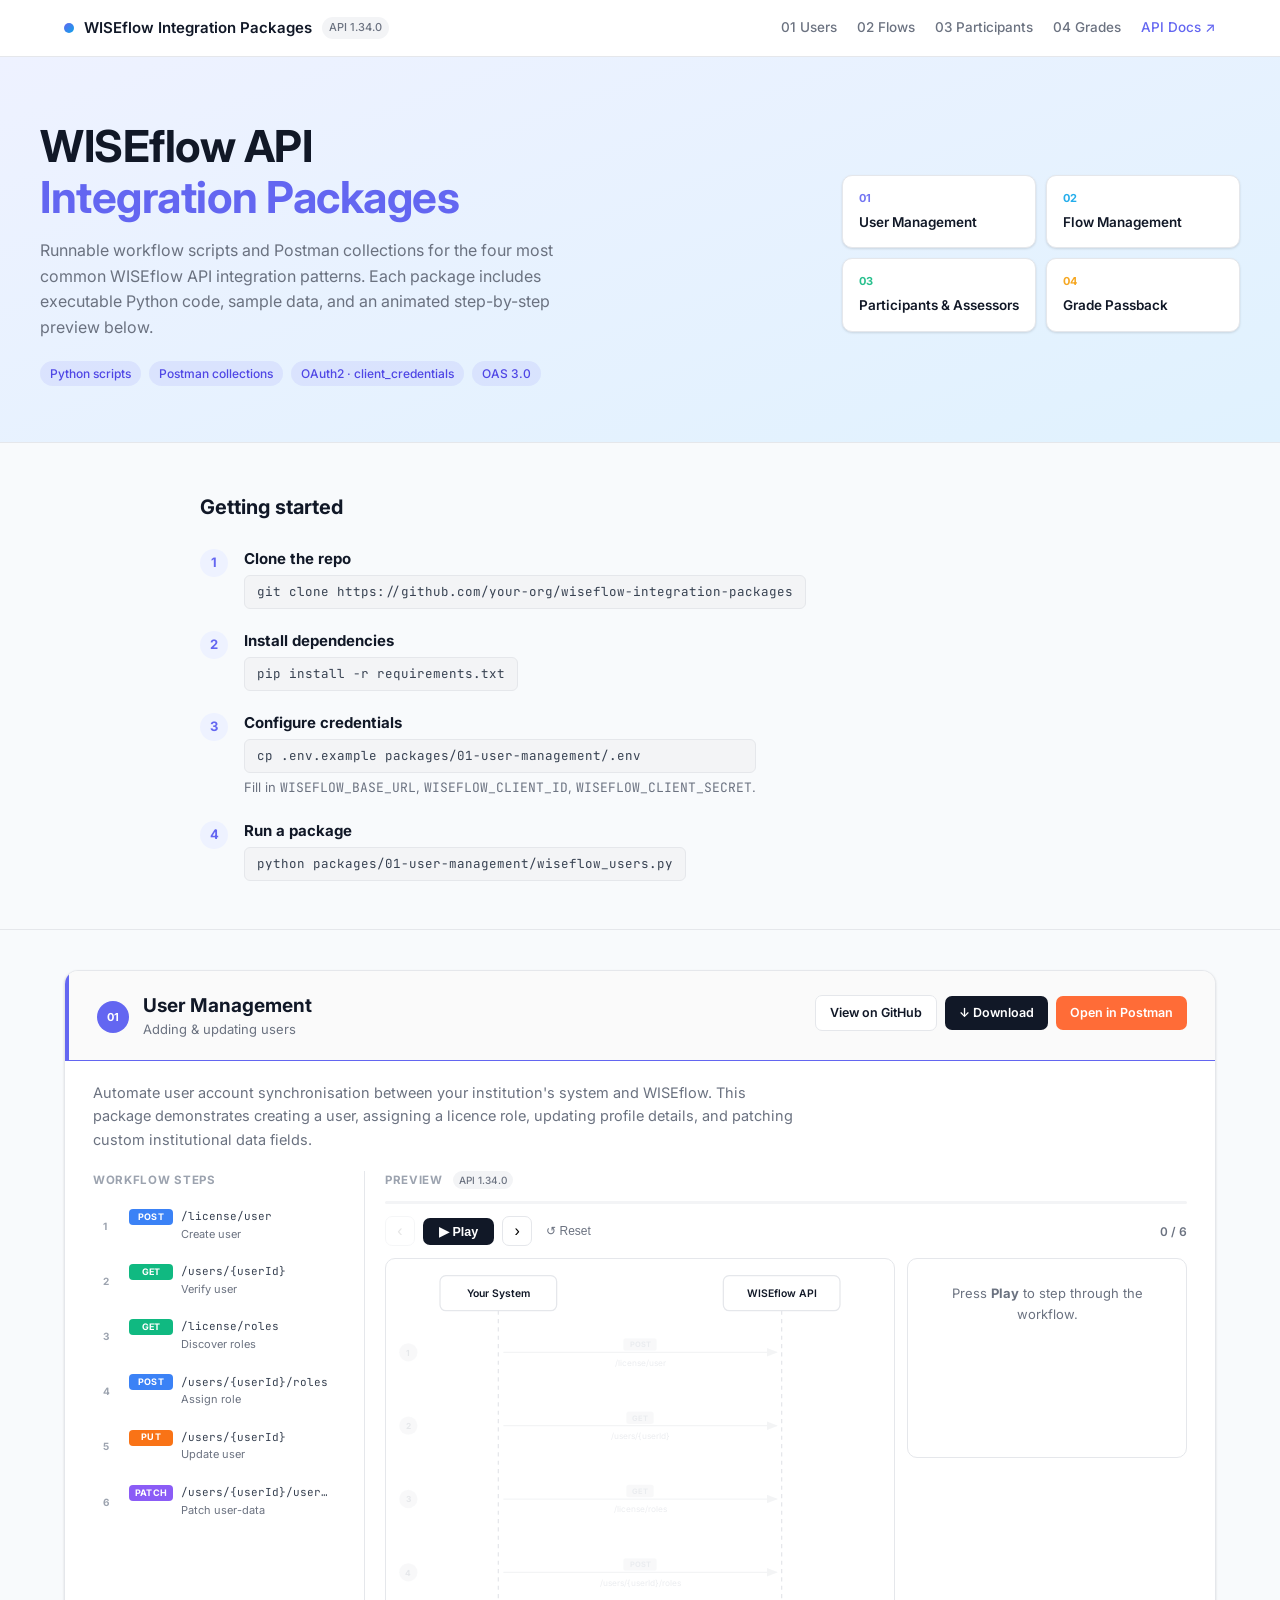
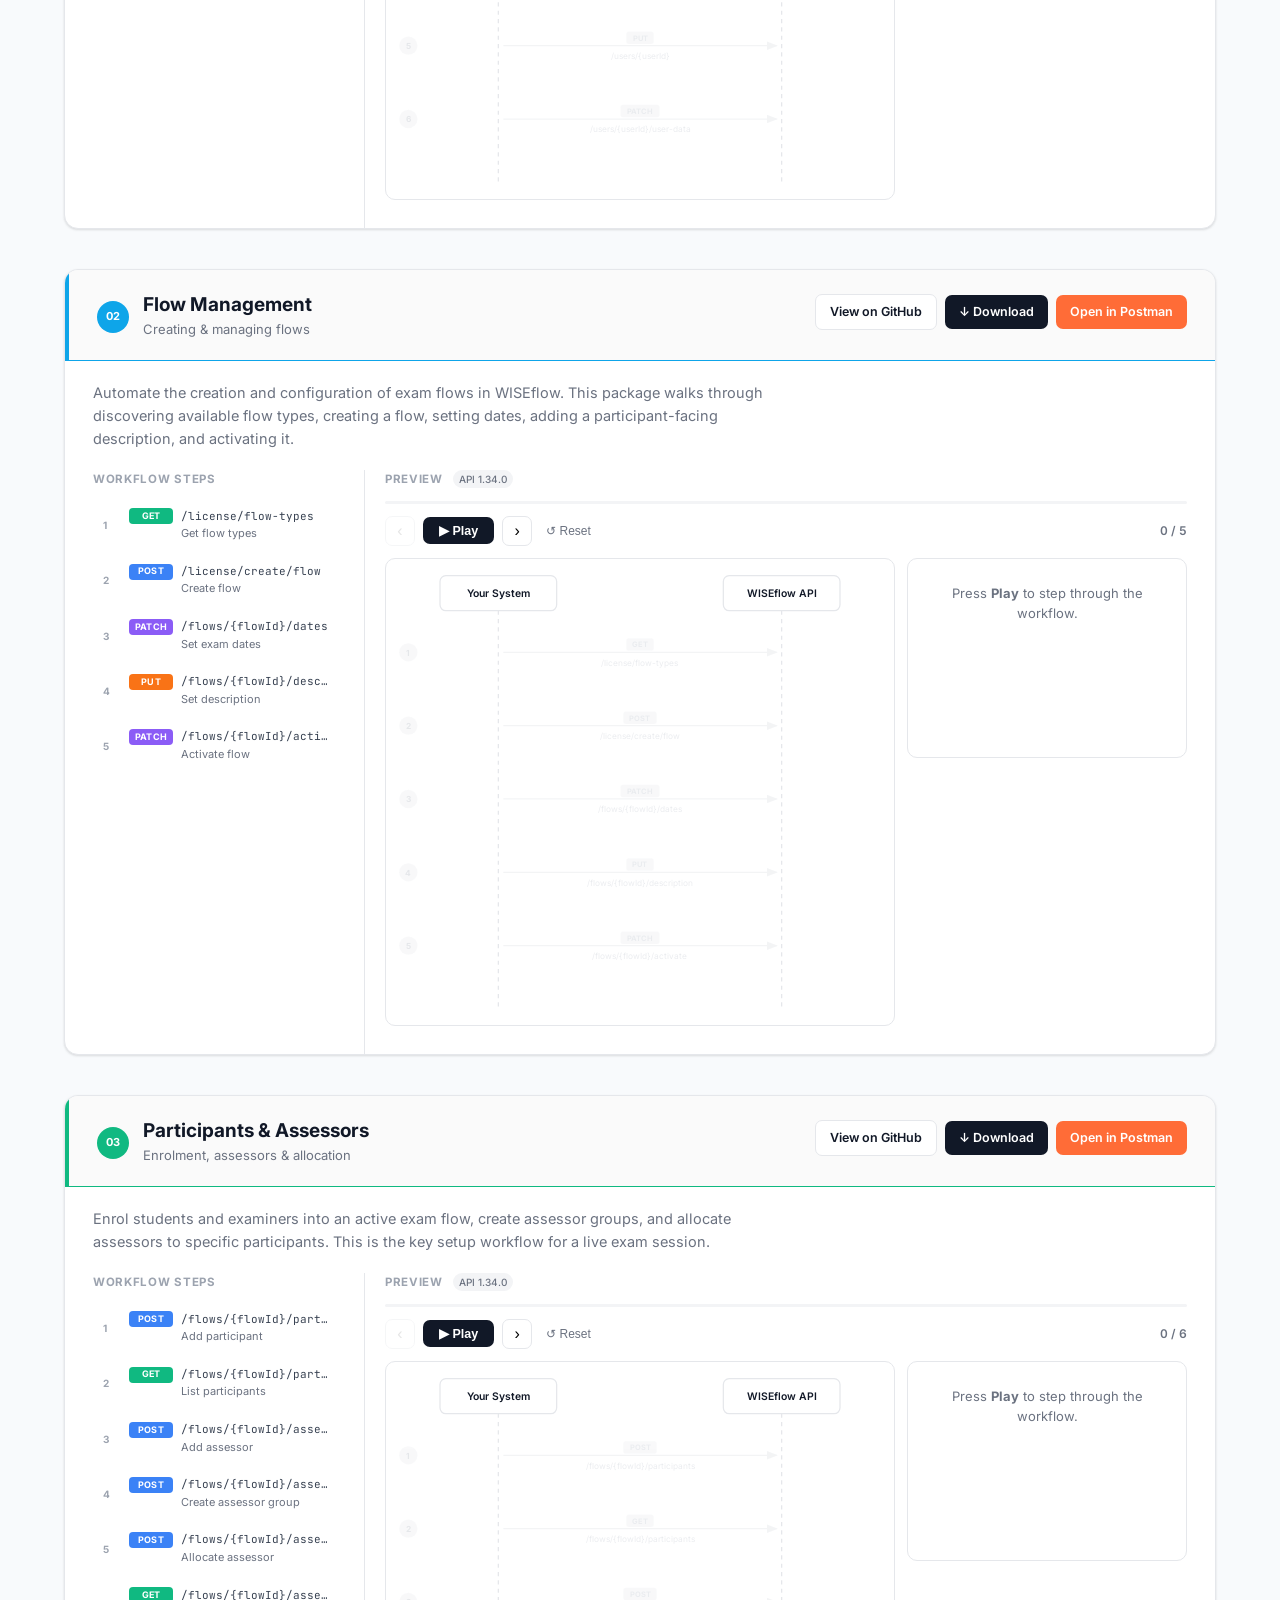
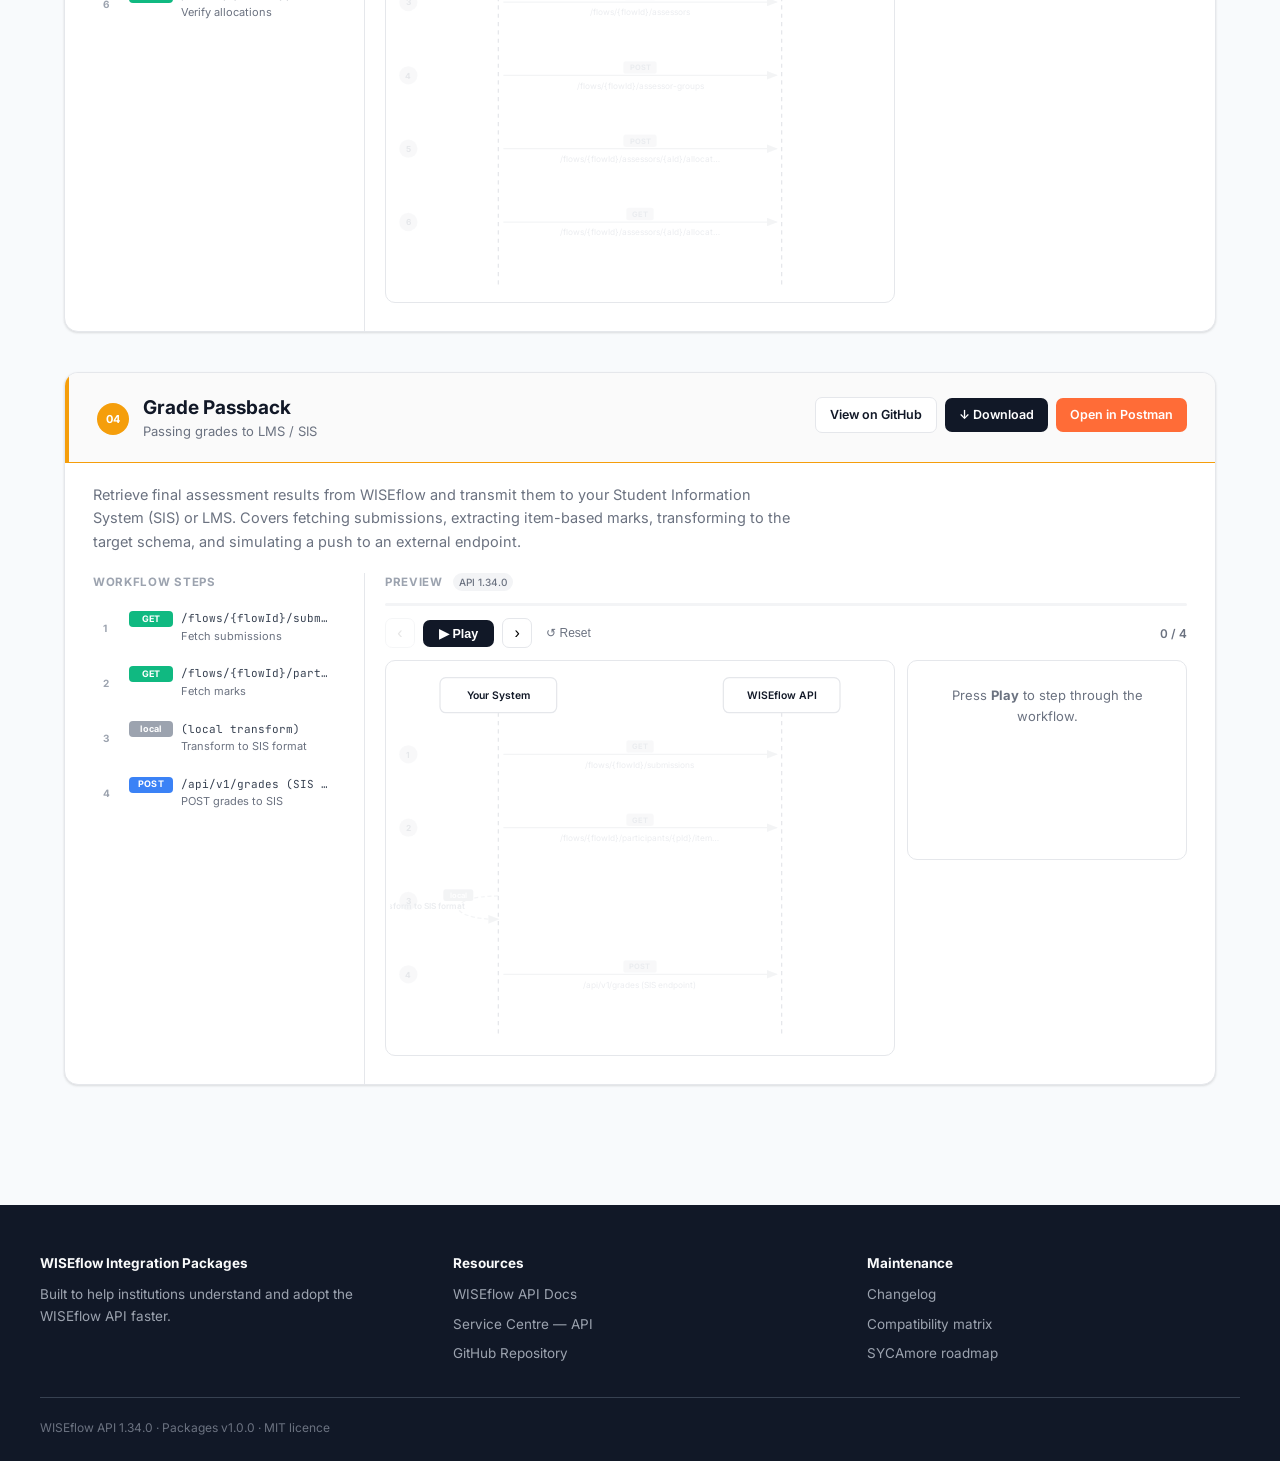
==== web/index.html @ 1b26cc91 "chore: initial release v1.0.0" ====
<!doctype html>
<html lang="en">
<head>
  <meta charset="utf-8" />
  <title>WISEflow API — Integration Packages</title>
  <meta name="viewport" content="width=device-width, initial-scale=1" />
  <meta name="description" content="Downloadable WISEflow API integration packages with animated workflow previews. Four categories: User Management, Flow Management, Participants & Assessors, Grade Passback." />
  <link rel="preconnect" href="https://fonts.googleapis.com" />
  <link rel="preconnect" href="https://fonts.gstatic.com" crossorigin />
  <link href="https://fonts.googleapis.com/css2?family=Inter:wght@400;500;600;700&family=JetBrains+Mono:wght@400;500&display=swap" rel="stylesheet" />
  <link rel="stylesheet" href="styles.css" />
</head>
<body>

  <!-- ── Top nav ─────────────────────────────────────────────────────────── -->
  <header class="topnav">
    <div class="nav-inner">
      <div class="nav-brand">
        <span class="brand-dot" aria-hidden="true"></span>
        <span class="brand-name">WISEflow Integration Packages</span>
        <span class="brand-badge">API 1.34.0</span>
      </div>
      <nav class="nav-links" aria-label="Package navigation">
        <a href="#pkg-users">01 Users</a>
        <a href="#pkg-flows">02 Flows</a>
        <a href="#pkg-participants">03 Participants</a>
        <a href="#pkg-grades">04 Grades</a>
        <a href="https://docs.wiseflow.net/" target="_blank" rel="noopener" class="nav-api-link">
          API Docs ↗
        </a>
      </nav>
    </div>
  </header>

  <!-- ── Hero ────────────────────────────────────────────────────────────── -->
  <section class="hero">
    <div class="hero-inner">
      <div class="hero-text">
        <h1>WISEflow API<br><span class="hero-accent">Integration Packages</span></h1>
        <p class="hero-lede">
          Runnable workflow scripts and Postman collections for the four most common WISEflow API integration patterns.
          Each package includes executable Python code, sample data, and an animated step-by-step preview below.
        </p>
        <div class="hero-tags">
          <span class="tag">Python scripts</span>
          <span class="tag">Postman collections</span>
          <span class="tag">OAuth2 · client_credentials</span>
          <span class="tag">OAS 3.0</span>
        </div>
      </div>
      <div class="hero-cards">
        <a href="#pkg-users"        class="hero-card" style="--c:#6366F1"><span>01</span>User Management</a>
        <a href="#pkg-flows"        class="hero-card" style="--c:#0EA5E9"><span>02</span>Flow Management</a>
        <a href="#pkg-participants" class="hero-card" style="--c:#10B981"><span>03</span>Participants & Assessors</a>
        <a href="#pkg-grades"       class="hero-card" style="--c:#F59E0B"><span>04</span>Grade Passback</a>
      </div>
    </div>
  </section>

  <!-- ── Getting started ─────────────────────────────────────────────────── -->
  <section class="getting-started">
    <div class="gs-inner">
      <h2>Getting started</h2>
      <div class="gs-steps">
        <div class="gs-step">
          <div class="gs-num">1</div>
          <div>
            <strong>Clone the repo</strong>
            <code class="inline-code">git clone https://github.com/your-org/wiseflow-integration-packages</code>
          </div>
        </div>
        <div class="gs-step">
          <div class="gs-num">2</div>
          <div>
            <strong>Install dependencies</strong>
            <code class="inline-code">pip install -r requirements.txt</code>
          </div>
        </div>
        <div class="gs-step">
          <div class="gs-num">3</div>
          <div>
            <strong>Configure credentials</strong>
            <code class="inline-code">cp .env.example packages/01-user-management/.env</code>
            <p class="gs-note">Fill in <code>WISEFLOW_BASE_URL</code>, <code>WISEFLOW_CLIENT_ID</code>, <code>WISEFLOW_CLIENT_SECRET</code>.</p>
          </div>
        </div>
        <div class="gs-step">
          <div class="gs-num">4</div>
          <div>
            <strong>Run a package</strong>
            <code class="inline-code">python packages/01-user-management/wiseflow_users.py</code>
          </div>
        </div>
      </div>
    </div>
  </section>

  <!-- ── Package cards (injected by app.js) ──────────────────────────────── -->
  <main class="packages-wrapper">
    <div id="packages-grid"></div>
  </main>

  <!-- ── Footer ──────────────────────────────────────────────────────────── -->
  <footer class="site-footer">
    <div class="footer-inner">
      <div class="footer-col">
        <strong>WISEflow Integration Packages</strong>
        <p>Built to help institutions understand and adopt the WISEflow API faster.</p>
      </div>
      <div class="footer-col">
        <strong>Resources</strong>
        <ul>
          <li><a href="https://docs.wiseflow.net/" target="_blank" rel="noopener">WISEflow API Docs</a></li>
          <li><a href="https://help.wiseflow.net/service-centre/api" target="_blank" rel="noopener">Service Centre — API</a></li>
          <li><a href="https://github.com/your-org/wiseflow-integration-packages" target="_blank" rel="noopener">GitHub Repository</a></li>
        </ul>
      </div>
      <div class="footer-col">
        <strong>Maintenance</strong>
        <ul>
          <li><a href="https://github.com/your-org/wiseflow-integration-packages/blob/main/docs/CHANGELOG.md" target="_blank" rel="noopener">Changelog</a></li>
          <li><a href="https://github.com/your-org/wiseflow-integration-packages/blob/main/compatibility.json" target="_blank" rel="noopener">Compatibility matrix</a></li>
          <li><a href="https://sycamore.wiseflow.net" target="_blank" rel="noopener">SYCAmore roadmap</a></li>
        </ul>
      </div>
    </div>
    <div class="footer-bottom">
      <span>WISEflow API 1.34.0 · Packages v1.0.0 · MIT licence</span>
    </div>
  </footer>

  <script src="app.js"></script>
</body>
</html>
---- web/styles.css ----
/* ==========================================================================
   WISEflow API Integration Packages — Stylesheet
   ========================================================================== */

/* ── Reset & base ────────────────────────────────────────────────────────── */

*, *::before, *::after { box-sizing: border-box; margin: 0; padding: 0; }

:root {
  --font-sans:  'Inter', system-ui, -apple-system, sans-serif;
  --font-mono:  'JetBrains Mono', 'Fira Code', 'Courier New', monospace;
  --bg:         #F8FAFC;
  --surface:    #FFFFFF;
  --border:     #E5E7EB;
  --text:       #111827;
  --text-muted: #6B7280;
  --text-light: #9CA3AF;
  --radius:     10px;
  --shadow-sm:  0 1px 3px rgba(0,0,0,.08), 0 1px 2px rgba(0,0,0,.05);
  --shadow-md:  0 4px 12px rgba(0,0,0,.10), 0 2px 4px rgba(0,0,0,.06);
}

html { scroll-behavior: smooth; }

body {
  font-family: var(--font-sans);
  background: var(--bg);
  color: var(--text);
  line-height: 1.6;
  font-size: 15px;
}

a { color: inherit; text-decoration: none; }
a:hover { text-decoration: underline; }
ul, ol { list-style: none; }
code { font-family: var(--font-mono); }

/* ── Top nav ─────────────────────────────────────────────────────────────── */

.topnav {
  position: sticky;
  top: 0;
  z-index: 100;
  background: rgba(255,255,255,.9);
  backdrop-filter: blur(12px);
  border-bottom: 1px solid var(--border);
}

.nav-inner {
  max-width: 1200px;
  margin: 0 auto;
  padding: 0 24px;
  height: 56px;
  display: flex;
  align-items: center;
  justify-content: space-between;
  gap: 16px;
}

.nav-brand {
  display: flex;
  align-items: center;
  gap: 10px;
  font-weight: 600;
  white-space: nowrap;
}

.brand-dot {
  width: 10px;
  height: 10px;
  border-radius: 50%;
  background: linear-gradient(135deg,#6366F1,#0EA5E9);
  flex-shrink: 0;
}

.brand-badge {
  background: #F3F4F6;
  color: var(--text-muted);
  font-size: 11px;
  font-weight: 500;
  padding: 2px 7px;
  border-radius: 99px;
}

.nav-links {
  display: flex;
  align-items: center;
  gap: 20px;
  font-size: 13.5px;
  font-weight: 500;
}

.nav-links a { color: var(--text-muted); transition: color .15s; }
.nav-links a:hover { color: var(--text); text-decoration: none; }
.nav-api-link { color: #6366F1 !important; }

/* ── Hero ─────────────────────────────────────────────────────────────────── */

.hero {
  background: linear-gradient(160deg, #EEF2FF 0%, #E0F2FE 100%);
  border-bottom: 1px solid var(--border);
  padding: 64px 24px 56px;
}

.hero-inner {
  max-width: 1200px;
  margin: 0 auto;
  display: flex;
  gap: 48px;
  align-items: center;
  flex-wrap: wrap;
}

.hero-text { flex: 1; min-width: 280px; }

h1 {
  font-size: clamp(28px, 4vw, 44px);
  font-weight: 700;
  line-height: 1.15;
  letter-spacing: -.5px;
  margin-bottom: 16px;
}

.hero-accent { color: #6366F1; }

.hero-lede {
  font-size: 16px;
  color: var(--text-muted);
  max-width: 520px;
  margin-bottom: 20px;
}

.hero-tags {
  display: flex;
  flex-wrap: wrap;
  gap: 8px;
}

.tag {
  background: rgba(99,102,241,.1);
  color: #4F46E5;
  font-size: 12px;
  font-weight: 500;
  padding: 3px 10px;
  border-radius: 99px;
}

.hero-cards {
  display: grid;
  grid-template-columns: 1fr 1fr;
  gap: 10px;
}

.hero-card {
  display: flex;
  flex-direction: column;
  gap: 4px;
  padding: 14px 16px;
  border-radius: var(--radius);
  background: white;
  border: 1.5px solid var(--border);
  font-size: 13.5px;
  font-weight: 600;
  color: var(--text);
  transition: border-color .15s, box-shadow .15s, transform .1s;
  box-shadow: var(--shadow-sm);
}

.hero-card span {
  font-size: 11px;
  font-weight: 700;
  color: var(--c);
  opacity: .9;
}

.hero-card:hover {
  border-color: var(--c);
  box-shadow: 0 0 0 3px color-mix(in srgb, var(--c) 15%, transparent);
  transform: translateY(-1px);
  text-decoration: none;
}

/* ── Getting started ─────────────────────────────────────────────────────── */

.getting-started {
  padding: 48px 24px;
  border-bottom: 1px solid var(--border);
}

.gs-inner {
  max-width: 880px;
  margin: 0 auto;
}

.gs-inner h2 {
  font-size: 20px;
  font-weight: 700;
  margin-bottom: 24px;
}

.gs-steps {
  display: flex;
  flex-direction: column;
  gap: 20px;
}

.gs-step {
  display: flex;
  gap: 16px;
  align-items: flex-start;
}

.gs-num {
  width: 28px;
  height: 28px;
  border-radius: 50%;
  background: #EEF2FF;
  color: #6366F1;
  font-size: 13px;
  font-weight: 700;
  display: flex;
  align-items: center;
  justify-content: center;
  flex-shrink: 0;
  margin-top: 2px;
}

.gs-step strong { display: block; margin-bottom: 4px; }
.gs-note { font-size: 13px; color: var(--text-muted); margin-top: 4px; }

.inline-code {
  display: block;
  background: #F3F4F6;
  border: 1px solid var(--border);
  border-radius: 6px;
  padding: 6px 12px;
  font-family: var(--font-mono);
  font-size: 12.5px;
  color: #374151;
  margin-top: 4px;
}

/* ── Package cards ───────────────────────────────────────────────────────── */

.packages-wrapper {
  max-width: 1200px;
  margin: 0 auto;
  padding: 40px 24px 80px;
}

.pkg-card {
  background: var(--surface);
  border-radius: 14px;
  border: 1px solid var(--border);
  box-shadow: var(--shadow-sm);
  margin-bottom: 40px;
  overflow: hidden;
}

.pkg-header {
  padding: 24px 28px 20px;
  border-left: 4px solid var(--border);
  display: flex;
  align-items: flex-start;
  justify-content: space-between;
  flex-wrap: wrap;
  gap: 16px;
  background: #FAFAFA;
  border-bottom: 1px solid var(--border);
}

.pkg-meta {
  display: flex;
  align-items: center;
  gap: 14px;
}

.pkg-num {
  color: white;
  font-size: 11px;
  font-weight: 700;
  width: 32px;
  height: 32px;
  border-radius: 50%;
  display: flex;
  align-items: center;
  justify-content: center;
  flex-shrink: 0;
}

.pkg-title  { font-size: 19px; font-weight: 700; line-height: 1.2; }
.pkg-subtitle { font-size: 13px; color: var(--text-muted); margin-top: 2px; }

.pkg-actions {
  display: flex;
  gap: 8px;
  flex-wrap: wrap;
  align-items: center;
}

/* ── Buttons ─────────────────────────────────────────────────────────────── */

.btn {
  display: inline-flex;
  align-items: center;
  gap: 5px;
  padding: 7px 14px;
  border-radius: 7px;
  font-size: 12.5px;
  font-weight: 600;
  cursor: pointer;
  border: none;
  transition: opacity .15s, box-shadow .15s, transform .1s;
  white-space: nowrap;
  text-decoration: none !important;
}

.btn:hover { opacity: .88; transform: translateY(-1px); }
.btn:active { transform: translateY(0); }

.btn-outline {
  background: white;
  border: 1.5px solid var(--border);
  color: var(--text);
}

.btn-solid {
  background: #111827;
  color: white;
}

.btn-postman {
  background: #FF6C37;
  color: white;
}

/* ── Package body ────────────────────────────────────────────────────────── */

.pkg-desc {
  padding: 20px 28px 0;
  color: var(--text-muted);
  font-size: 14.5px;
  max-width: 760px;
}

.pkg-body {
  display: grid;
  grid-template-columns: 300px 1fr;
  gap: 0;
  padding: 20px 0 0;
}

@media (max-width: 900px) {
  .pkg-body { grid-template-columns: 1fr; }
}

.section-label {
  font-size: 11.5px;
  font-weight: 700;
  text-transform: uppercase;
  letter-spacing: .06em;
  color: var(--text-light);
  margin-bottom: 12px;
  display: flex;
  align-items: center;
  gap: 10px;
}

.api-version {
  background: #F3F4F6;
  color: var(--text-muted);
  font-size: 10px;
  font-weight: 500;
  padding: 1px 6px;
  border-radius: 99px;
  text-transform: none;
  letter-spacing: 0;
}

/* ── Steps list ──────────────────────────────────────────────────────────── */

.pkg-left {
  padding: 0 20px 24px 28px;
  border-right: 1px solid var(--border);
}

.steps-list { display: flex; flex-direction: column; gap: 6px; }

.step-row {
  display: grid;
  grid-template-columns: 18px 44px 1fr;
  grid-template-rows: auto auto;
  gap: 0 8px;
  padding: 7px 10px;
  border-radius: 7px;
  transition: background .1s;
}

.step-row:hover { background: #F9FAFB; }

.step-idx {
  font-size: 10px;
  font-weight: 700;
  color: var(--text-light);
  line-height: 20px;
  grid-row: 1 / 3;
  align-self: center;
}

.method-badge {
  display: inline-flex;
  align-items: center;
  justify-content: center;
  font-size: 9px;
  font-weight: 700;
  color: white;
  padding: 1px 5px;
  border-radius: 4px;
  height: 16px;
  letter-spacing: .03em;
  align-self: center;
}

.method-badge.local {
  background: #9CA3AF;
}

.step-row code {
  font-size: 11px;
  color: #374151;
  grid-column: 3;
  grid-row: 1;
  align-self: center;
  overflow: hidden;
  text-overflow: ellipsis;
  white-space: nowrap;
}

.step-lbl {
  font-size: 11px;
  color: var(--text-muted);
  grid-column: 3;
  grid-row: 2;
}

/* ── Diagram area ────────────────────────────────────────────────────────── */

.pkg-right {
  padding: 0 28px 28px 20px;
}

.progress-track {
  height: 3px;
  background: #F3F4F6;
  border-radius: 99px;
  margin-bottom: 12px;
  overflow: hidden;
}

.progress-fill {
  height: 100%;
  border-radius: 99px;
  transition: width .4s ease;
}

.diagram-controls {
  display: flex;
  align-items: center;
  gap: 8px;
  margin-bottom: 12px;
}

.btn-play {
  background: #111827;
  color: white;
  border: none;
  padding: 6px 16px;
  border-radius: 7px;
  font-size: 12.5px;
  font-weight: 600;
  cursor: pointer;
  transition: background .15s;
}

.btn-play:hover  { background: #374151; }
.btn-play.playing { background: #6366F1; }

.btn-icon {
  background: white;
  border: 1.5px solid var(--border);
  width: 30px;
  height: 30px;
  border-radius: 7px;
  font-size: 16px;
  cursor: pointer;
  display: flex;
  align-items: center;
  justify-content: center;
  transition: background .1s;
}

.btn-icon:hover:not(:disabled) { background: #F9FAFB; }
.btn-icon:disabled { opacity: .35; cursor: not-allowed; }

.btn-reset {
  background: none;
  border: none;
  font-size: 12px;
  color: var(--text-muted);
  cursor: pointer;
  padding: 4px 6px;
  border-radius: 5px;
  transition: background .1s;
}

.btn-reset:hover { background: #F3F4F6; }

.step-counter {
  margin-left: auto;
  font-size: 12px;
  font-weight: 600;
  color: var(--text-muted);
  font-variant-numeric: tabular-nums;
}

/* ── Diagram + detail panel ──────────────────────────────────────────────── */

.diagram-area {
  display: grid;
  grid-template-columns: 1fr 280px;
  gap: 12px;
  align-items: start;
}

@media (max-width: 1100px) {
  .diagram-area { grid-template-columns: 1fr; }
}

.svg-wrap {
  border: 1px solid var(--border);
  border-radius: 10px;
  padding: 10px 4px;
  background: white;
  overflow-x: auto;
}

.seq-diagram {
  width: 100%;
  height: auto;
  display: block;
}

/* ── Detail panel ────────────────────────────────────────────────────────── */

.detail-panel {
  border: 1px solid var(--border);
  border-radius: 10px;
  background: white;
  overflow: hidden;
  font-size: 13px;
  min-height: 200px;
}

.panel-idle {
  padding: 24px 18px;
  color: var(--text-muted);
  display: flex;
  align-items: center;
  justify-content: center;
  height: 100%;
  text-align: center;
}

.panel-step-info {
  padding: 14px 16px 10px;
  border-bottom: 1px solid var(--border);
  display: flex;
  align-items: center;
  gap: 10px;
  font-size: 13.5px;
}

.step-num {
  color: white;
  font-size: 10px;
  font-weight: 700;
  padding: 2px 8px;
  border-radius: 99px;
}

.panel-desc {
  padding: 10px 16px;
  color: var(--text-muted);
  font-size: 12.5px;
  line-height: 1.5;
}

.panel-block { border-top: 1px solid var(--border); }

.panel-label {
  font-size: 9.5px;
  font-weight: 700;
  text-transform: uppercase;
  letter-spacing: .08em;
  padding: 5px 14px 4px;
}

.panel-label.req { color: #3B82F6; background: #EFF6FF; }
.panel-label.res { color: #10B981; background: #ECFDF5; }

.detail-panel pre {
  font-family: var(--font-mono);
  font-size: 11px;
  padding: 10px 14px 14px;
  overflow-x: auto;
  color: #1F2937;
  line-height: 1.55;
  background: #FAFAFA;
}

/* ── Footer ──────────────────────────────────────────────────────────────── */

.site-footer {
  background: #111827;
  color: #9CA3AF;
  font-size: 13.5px;
  padding: 48px 24px 24px;
}

.footer-inner {
  max-width: 1200px;
  margin: 0 auto;
  display: grid;
  grid-template-columns: repeat(3, 1fr);
  gap: 40px;
  padding-bottom: 32px;
  border-bottom: 1px solid #374151;
}

@media (max-width: 720px) {
  .footer-inner { grid-template-columns: 1fr; gap: 24px; }
}

.footer-col strong { color: #F9FAFB; display: block; margin-bottom: 10px; }
.footer-col p { line-height: 1.6; }
.footer-col ul { display: flex; flex-direction: column; gap: 8px; }
.footer-col a { color: #9CA3AF; }
.footer-col a:hover { color: #E5E7EB; }

.footer-bottom {
  max-width: 1200px;
  margin: 20px auto 0;
  font-size: 12px;
  color: #6B7280;
}
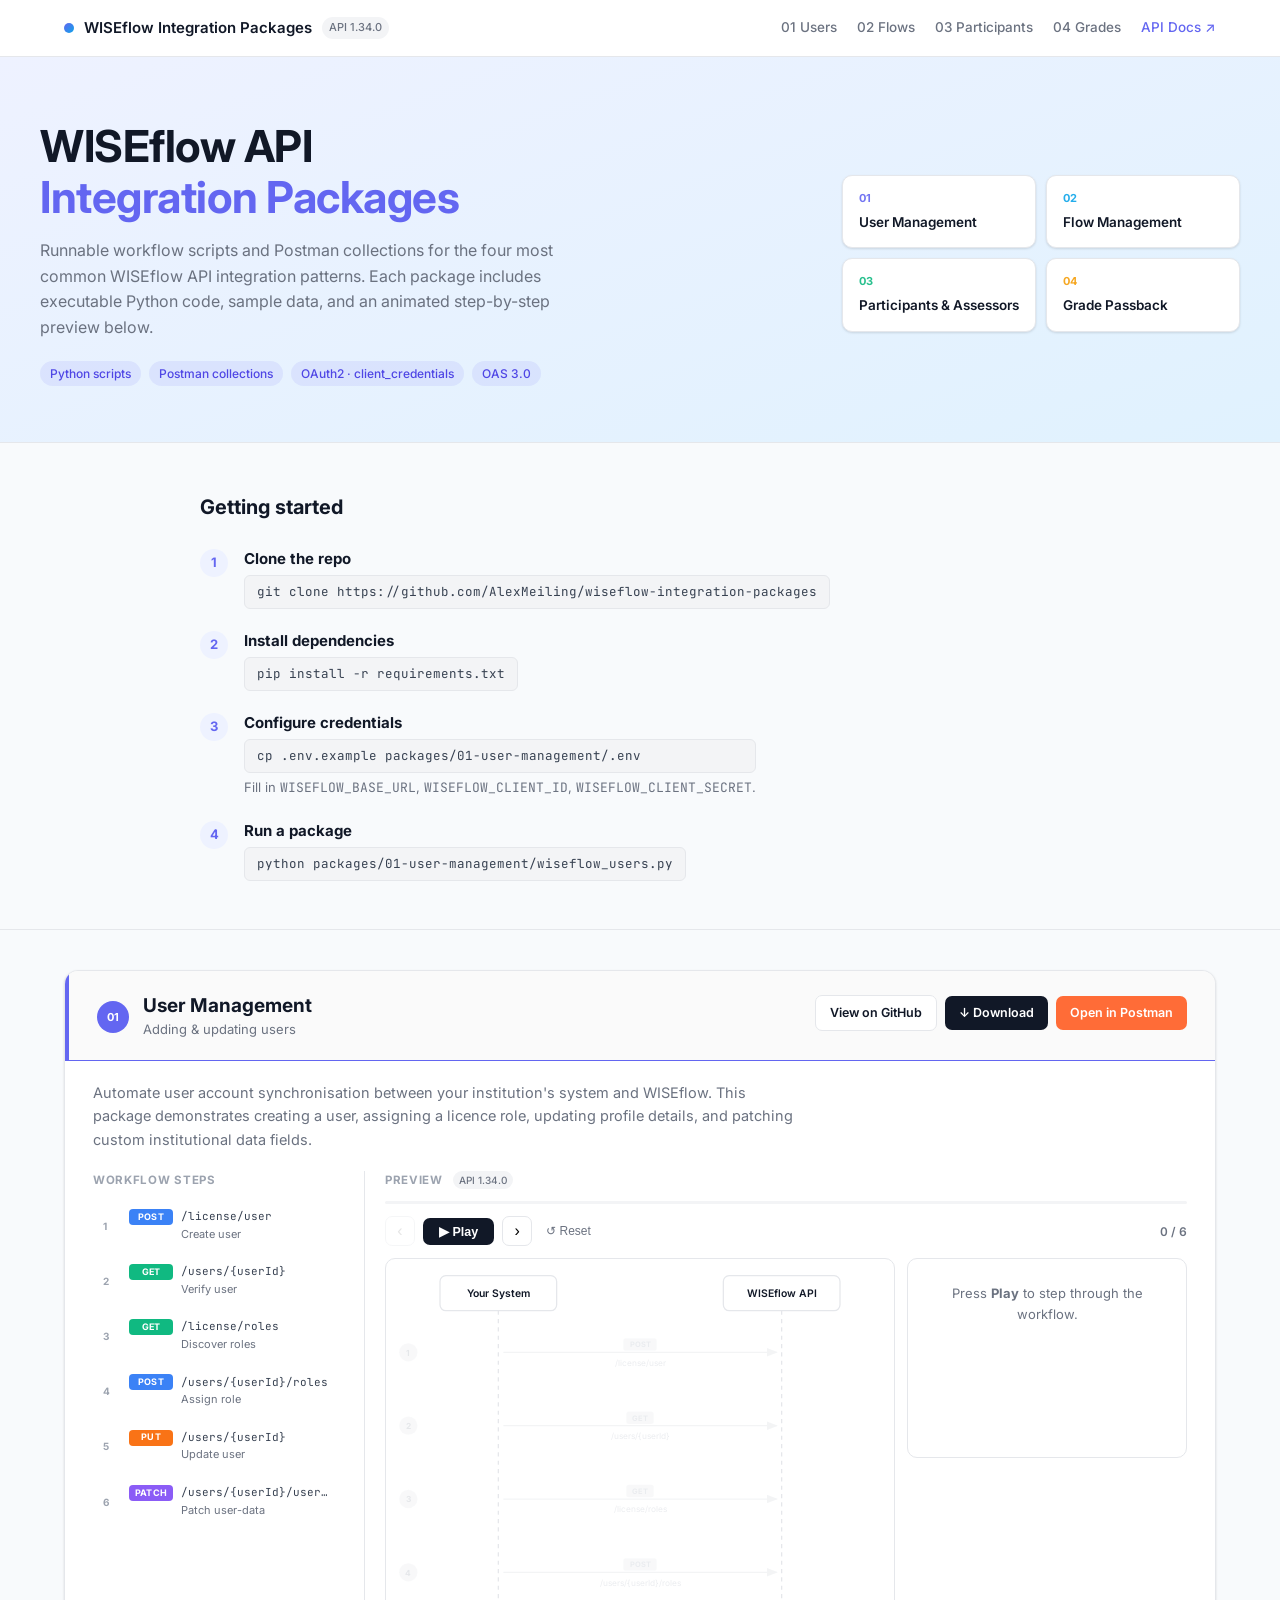
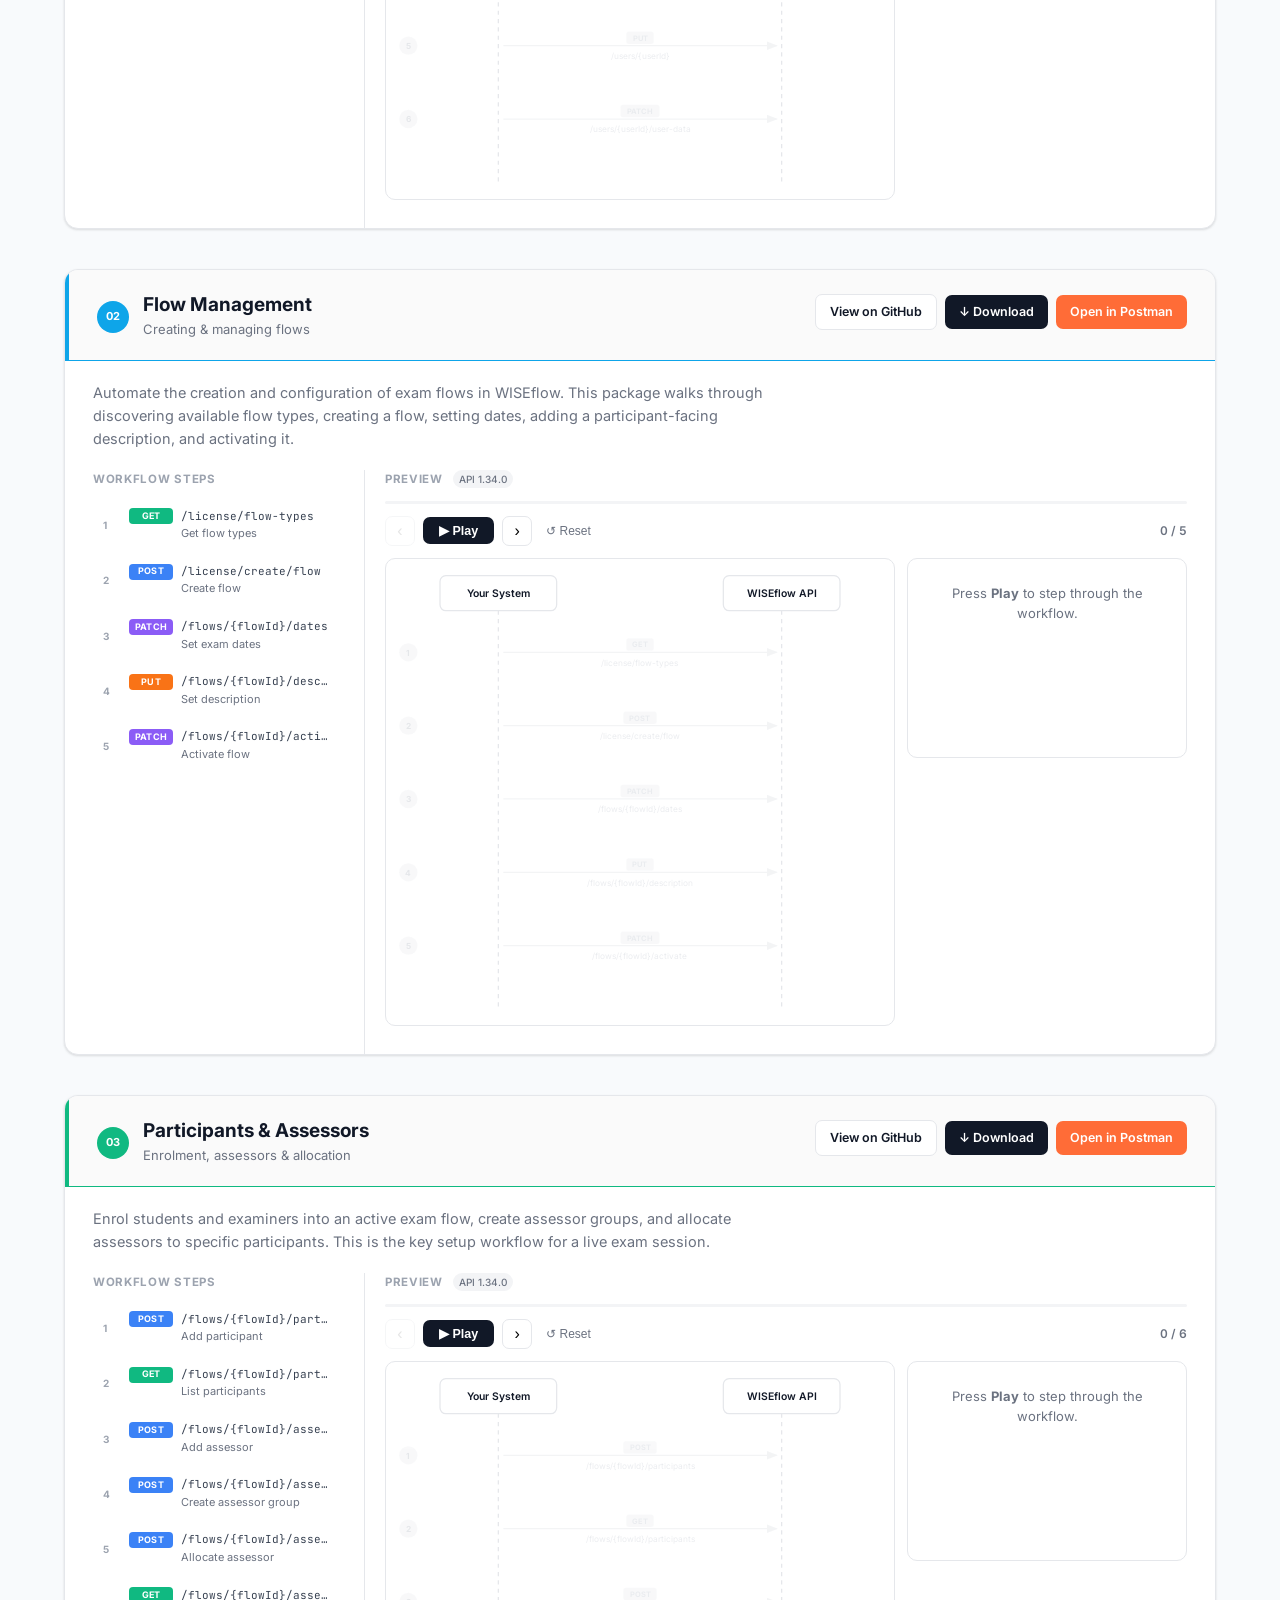
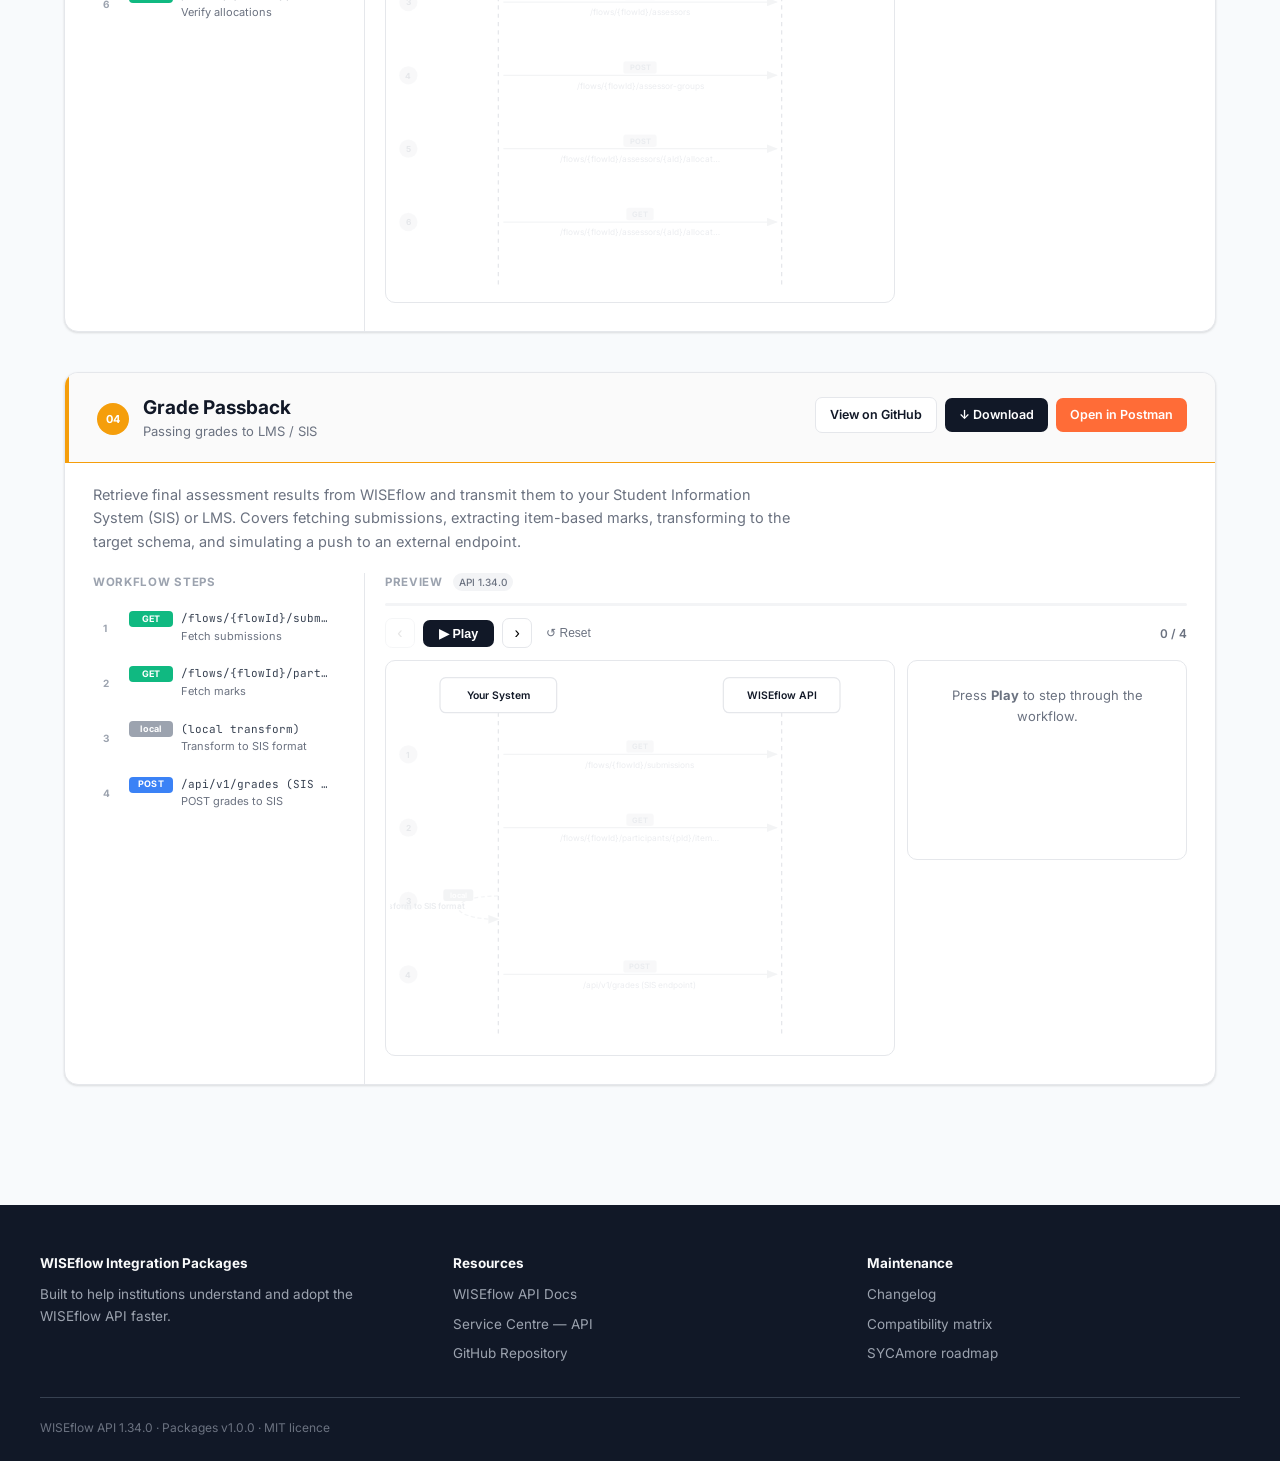
==== commit 1bf36601: "chore: initial release v1.0.0" ====
--- a/web/index.html
+++ b/web/index.html
@@ -66,7 +66,7 @@
           <div class="gs-num">1</div>
           <div>
             <strong>Clone the repo</strong>
-            <code class="inline-code">git clone https://github.com/your-org/wiseflow-integration-packages</code>
+            <code class="inline-code">git clone https://github.com/AlexMeiling/wiseflow-integration-packages</code>
           </div>
         </div>
         <div class="gs-step">
@@ -112,14 +112,14 @@
         <ul>
           <li><a href="https://docs.wiseflow.net/" target="_blank" rel="noopener">WISEflow API Docs</a></li>
           <li><a href="https://help.wiseflow.net/service-centre/api" target="_blank" rel="noopener">Service Centre — API</a></li>
-          <li><a href="https://github.com/your-org/wiseflow-integration-packages" target="_blank" rel="noopener">GitHub Repository</a></li>
+          <li><a href="https://github.com/AlexMeiling/wiseflow-integration-packages" target="_blank" rel="noopener">GitHub Repository</a></li>
         </ul>
       </div>
       <div class="footer-col">
         <strong>Maintenance</strong>
         <ul>
-          <li><a href="https://github.com/your-org/wiseflow-integration-packages/blob/main/docs/CHANGELOG.md" target="_blank" rel="noopener">Changelog</a></li>
-          <li><a href="https://github.com/your-org/wiseflow-integration-packages/blob/main/compatibility.json" target="_blank" rel="noopener">Compatibility matrix</a></li>
+          <li><a href="https://github.com/AlexMeiling/wiseflow-integration-packages/blob/main/docs/CHANGELOG.md" target="_blank" rel="noopener">Changelog</a></li>
+          <li><a href="https://github.com/AlexMeiling/wiseflow-integration-packages/blob/main/compatibility.json" target="_blank" rel="noopener">Compatibility matrix</a></li>
           <li><a href="https://sycamore.wiseflow.net" target="_blank" rel="noopener">SYCAmore roadmap</a></li>
         </ul>
       </div>
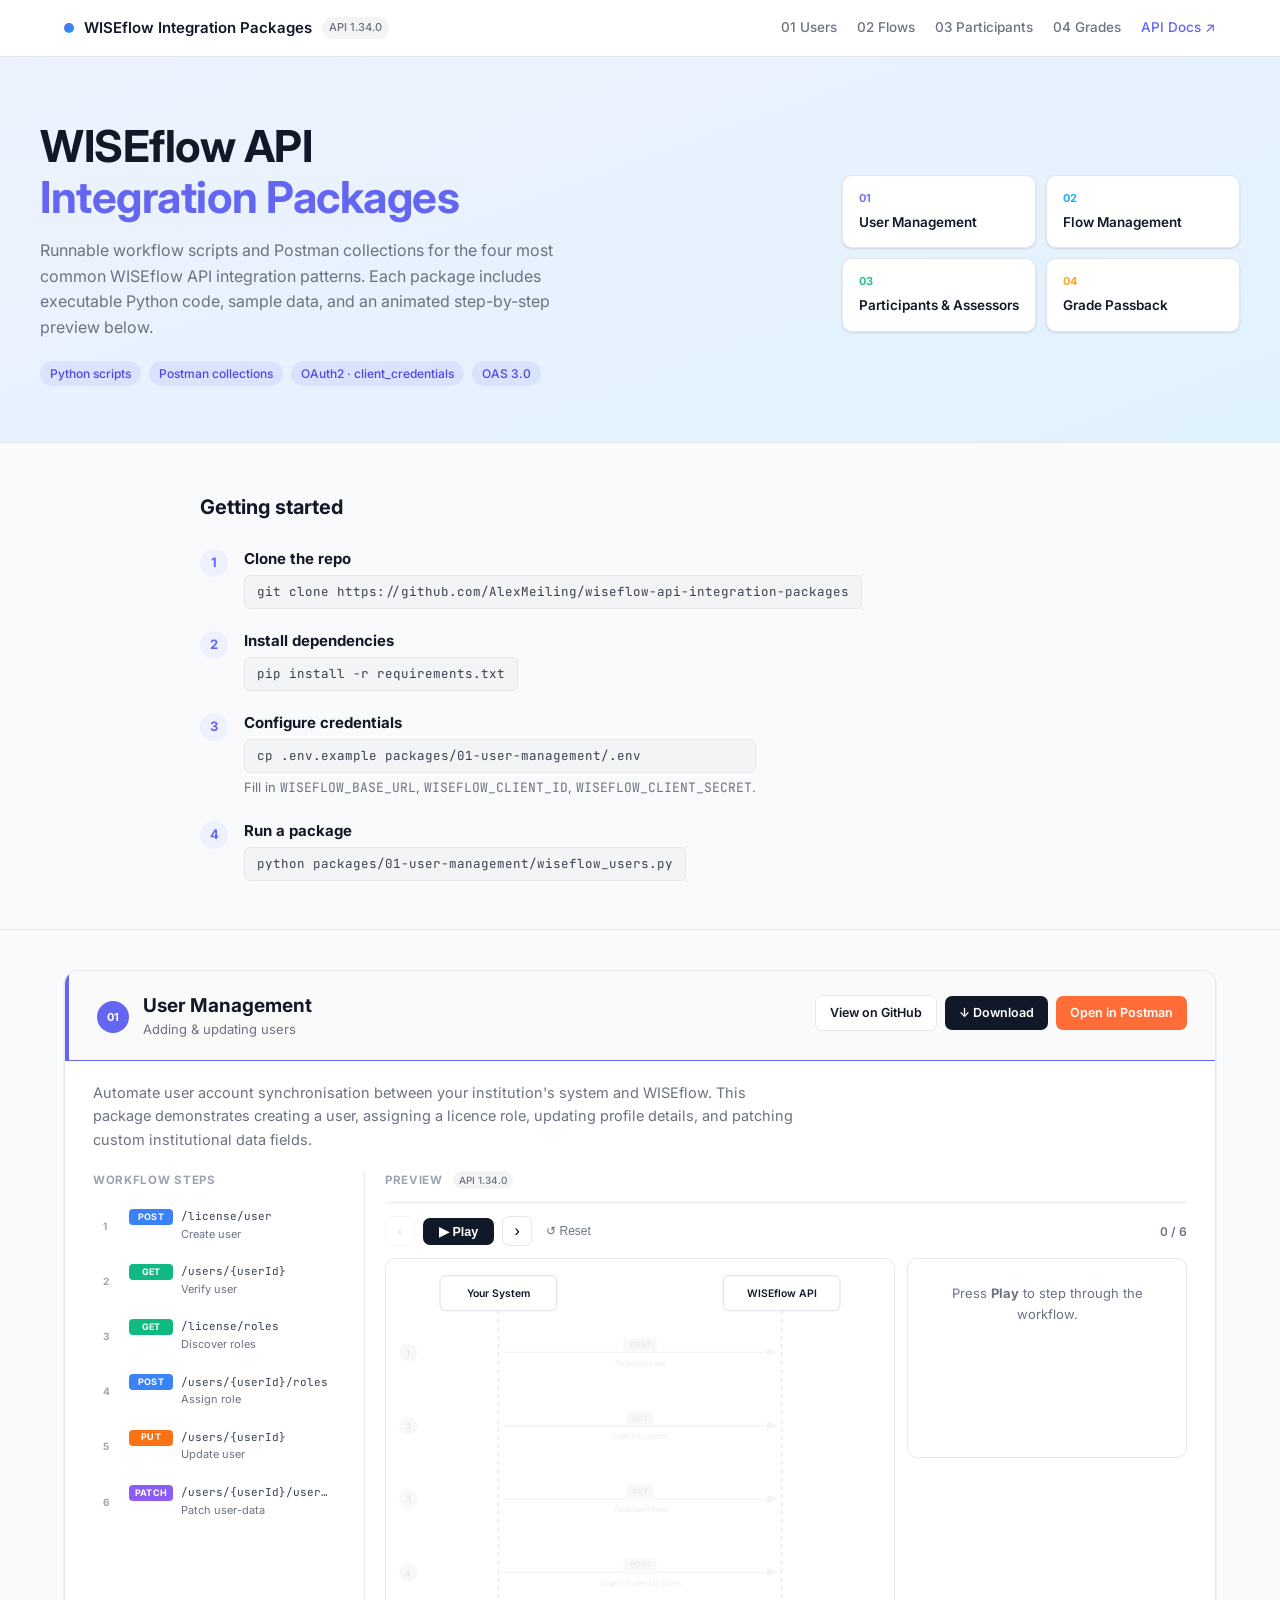
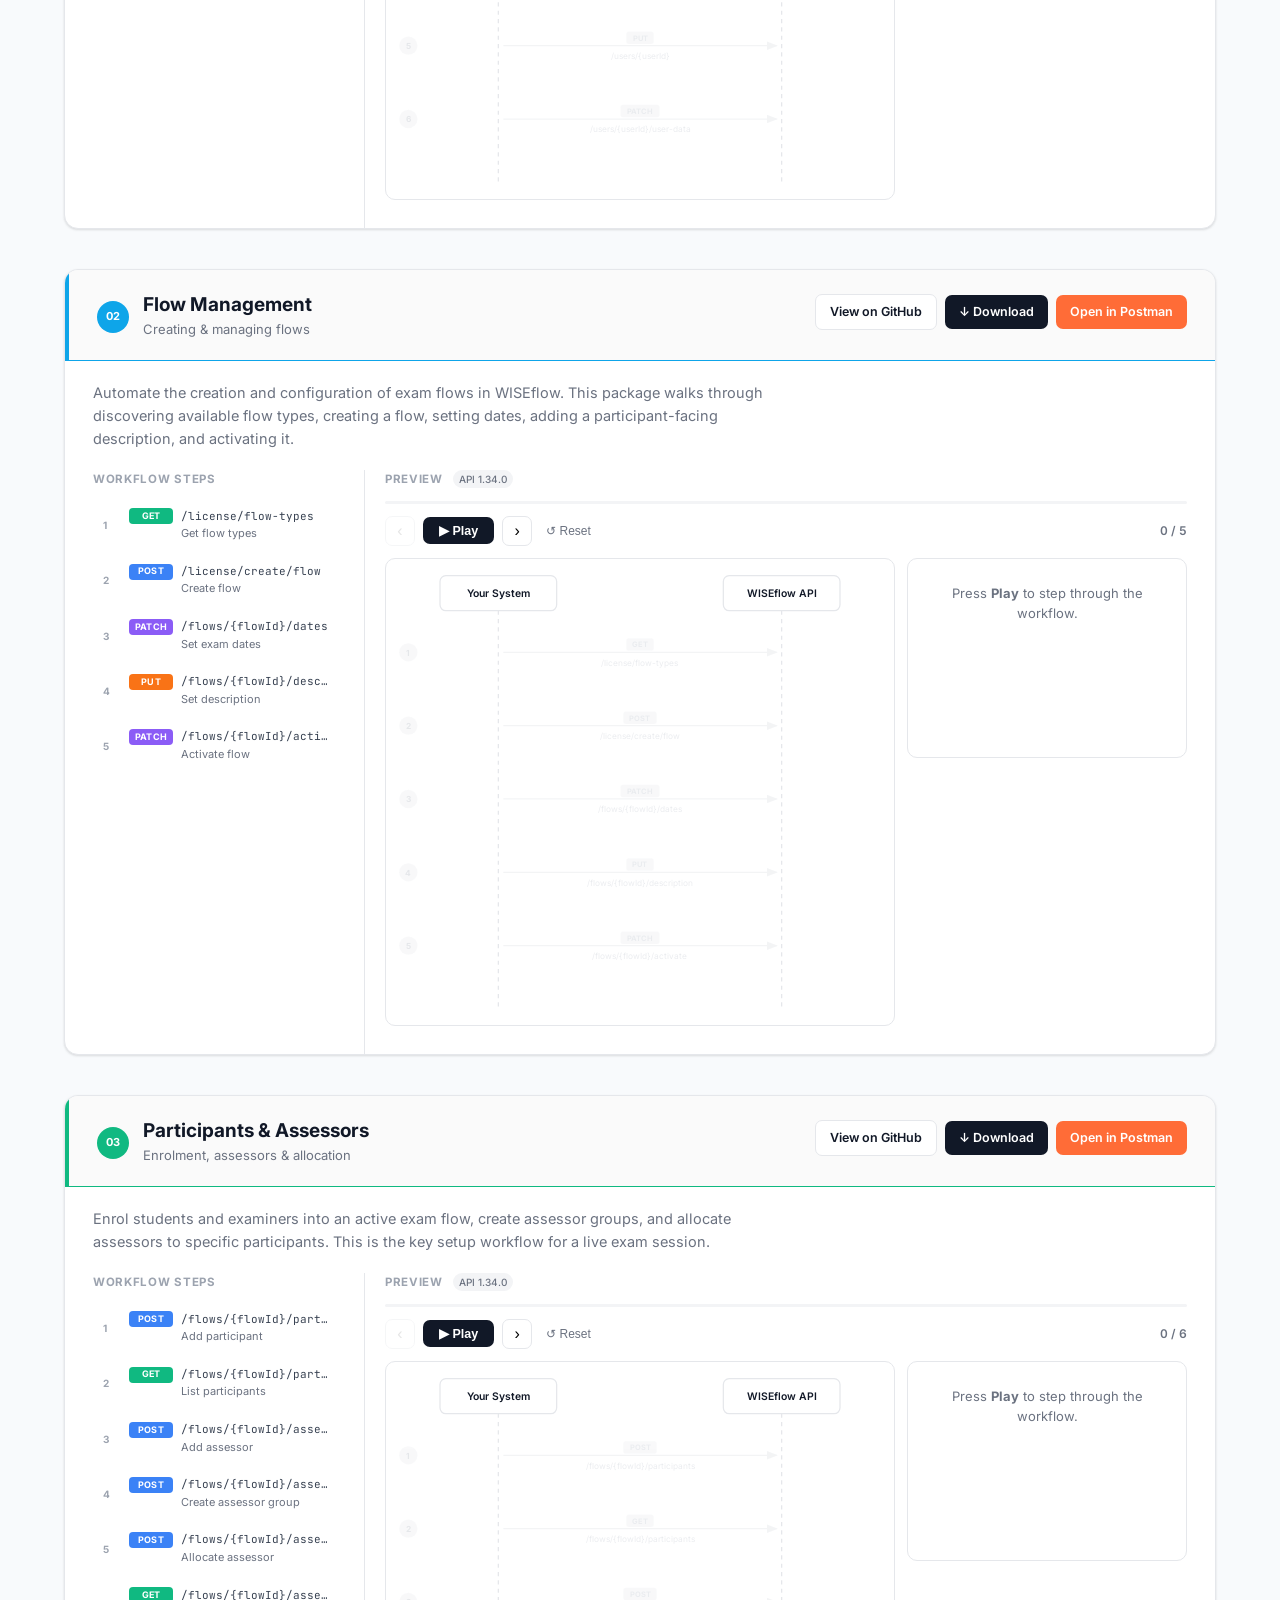
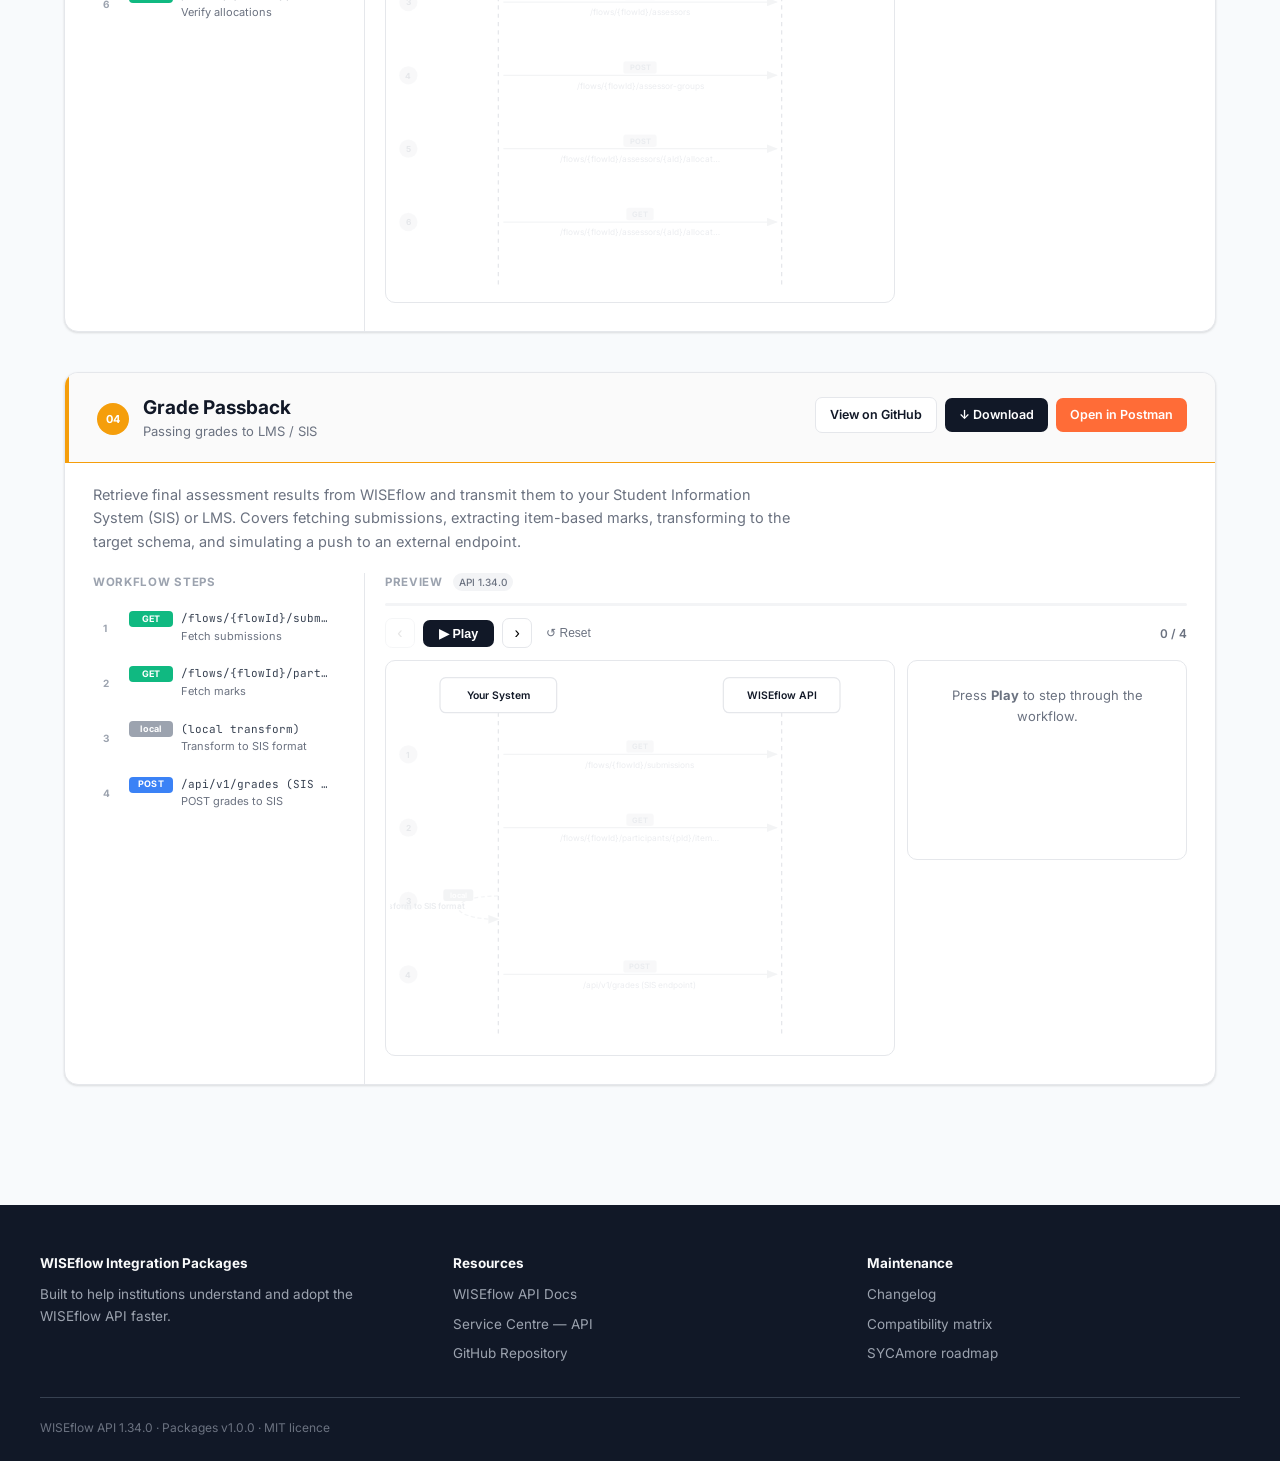
==== commit 72bc6451: "fix: update repo name to wiseflow-api-integration-packages" ====
--- a/web/index.html
+++ b/web/index.html
@@ -66,7 +66,7 @@
           <div class="gs-num">1</div>
           <div>
             <strong>Clone the repo</strong>
-            <code class="inline-code">git clone https://github.com/AlexMeiling/wiseflow-integration-packages</code>
+            <code class="inline-code">git clone https://github.com/AlexMeiling/wiseflow-api-integration-packages</code>
           </div>
         </div>
         <div class="gs-step">
@@ -112,14 +112,14 @@
         <ul>
           <li><a href="https://docs.wiseflow.net/" target="_blank" rel="noopener">WISEflow API Docs</a></li>
           <li><a href="https://help.wiseflow.net/service-centre/api" target="_blank" rel="noopener">Service Centre — API</a></li>
-          <li><a href="https://github.com/AlexMeiling/wiseflow-integration-packages" target="_blank" rel="noopener">GitHub Repository</a></li>
+          <li><a href="https://github.com/AlexMeiling/wiseflow-api-integration-packages" target="_blank" rel="noopener">GitHub Repository</a></li>
         </ul>
       </div>
       <div class="footer-col">
         <strong>Maintenance</strong>
         <ul>
-          <li><a href="https://github.com/AlexMeiling/wiseflow-integration-packages/blob/main/docs/CHANGELOG.md" target="_blank" rel="noopener">Changelog</a></li>
-          <li><a href="https://github.com/AlexMeiling/wiseflow-integration-packages/blob/main/compatibility.json" target="_blank" rel="noopener">Compatibility matrix</a></li>
+          <li><a href="https://github.com/AlexMeiling/wiseflow-api-integration-packages/blob/main/docs/CHANGELOG.md" target="_blank" rel="noopener">Changelog</a></li>
+          <li><a href="https://github.com/AlexMeiling/wiseflow-api-integration-packages/blob/main/compatibility.json" target="_blank" rel="noopener">Compatibility matrix</a></li>
           <li><a href="https://sycamore.wiseflow.net" target="_blank" rel="noopener">SYCAmore roadmap</a></li>
         </ul>
       </div>
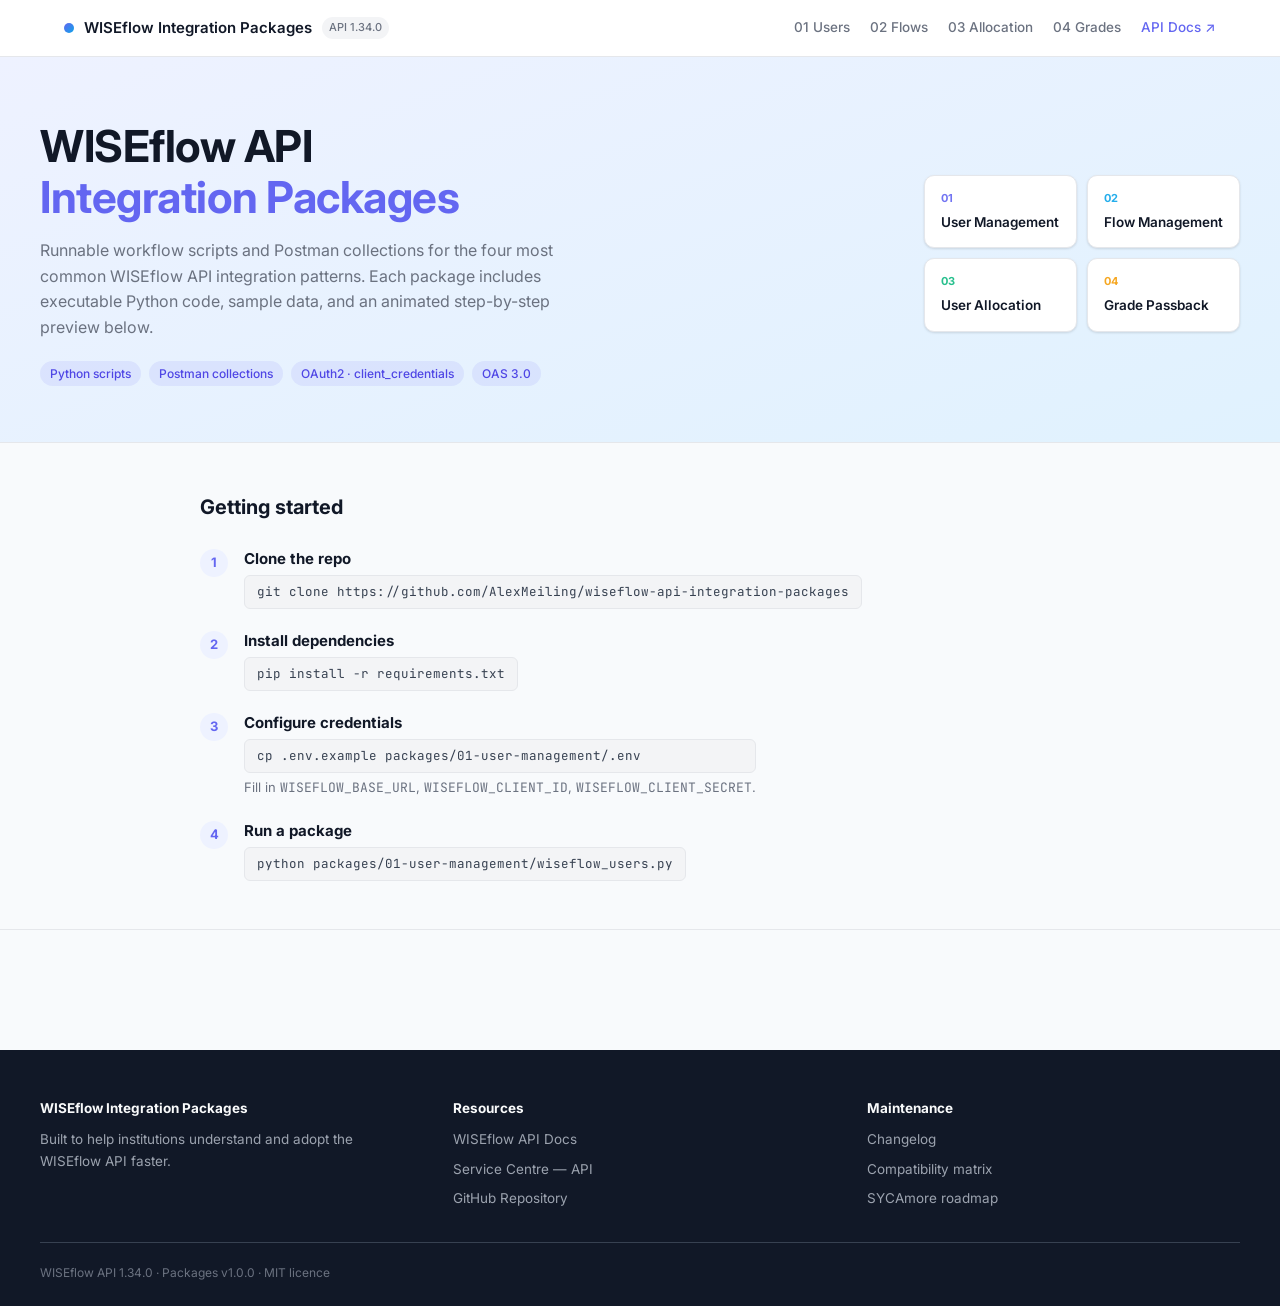
==== commit 01a48cbc: "Update workflow documentation with prerequisites and rename Package 03" ====
--- a/web/index.html
+++ b/web/index.html
@@ -4,7 +4,7 @@
   <meta charset="utf-8" />
   <title>WISEflow API — Integration Packages</title>
   <meta name="viewport" content="width=device-width, initial-scale=1" />
-  <meta name="description" content="Downloadable WISEflow API integration packages with animated workflow previews. Four categories: User Management, Flow Management, Participants & Assessors, Grade Passback." />
+  <meta name="description" content="Downloadable WISEflow API integration packages with animated workflow previews. Four categories: User Management, Flow Management, User Allocation, Grade Passback." />
   <link rel="preconnect" href="https://fonts.googleapis.com" />
   <link rel="preconnect" href="https://fonts.gstatic.com" crossorigin />
   <link href="https://fonts.googleapis.com/css2?family=Inter:wght@400;500;600;700&family=JetBrains+Mono:wght@400;500&display=swap" rel="stylesheet" />
@@ -23,7 +23,7 @@
       <nav class="nav-links" aria-label="Package navigation">
         <a href="#pkg-users">01 Users</a>
         <a href="#pkg-flows">02 Flows</a>
-        <a href="#pkg-participants">03 Participants</a>
+        <a href="#pkg-participants">03 Allocation</a>
         <a href="#pkg-grades">04 Grades</a>
         <a href="https://docs.wiseflow.net/" target="_blank" rel="noopener" class="nav-api-link">
           API Docs ↗
@@ -51,7 +51,7 @@
       <div class="hero-cards">
         <a href="#pkg-users"        class="hero-card" style="--c:#6366F1"><span>01</span>User Management</a>
         <a href="#pkg-flows"        class="hero-card" style="--c:#0EA5E9"><span>02</span>Flow Management</a>
-        <a href="#pkg-participants" class="hero-card" style="--c:#10B981"><span>03</span>Participants & Assessors</a>
+        <a href="#pkg-participants" class="hero-card" style="--c:#10B981"><span>03</span>User Allocation</a>
         <a href="#pkg-grades"       class="hero-card" style="--c:#F59E0B"><span>04</span>Grade Passback</a>
       </div>
     </div>
--- a/web/styles.css
+++ b/web/styles.css
@@ -618,6 +618,71 @@
   background: #FAFAFA;
 }
 
+/* ── Prerequisites section ───────────────────────────────────────────────── */
+
+.prerequisites-section {
+  margin: 24px 28px 20px;
+  padding: 20px;
+  background: #F8FAFC;
+  border: 1px solid #E5E7EB;
+  border-radius: 8px;
+}
+
+.prerequisites-section h3 {
+  font-size: 13px;
+  font-weight: 700;
+  color: var(--text);
+  margin-bottom: 14px;
+  text-transform: uppercase;
+  letter-spacing: .05em;
+}
+
+.prerequisites-table {
+  width: 100%;
+  border-collapse: collapse;
+  font-size: 13px;
+}
+
+.prerequisites-table thead {
+  border-bottom: 1px solid var(--border);
+  background: #F3F4F6;
+}
+
+.prerequisites-table th {
+  padding: 10px 12px;
+  text-align: left;
+  font-weight: 600;
+  color: var(--text-muted);
+  font-size: 11px;
+  text-transform: uppercase;
+  letter-spacing: .04em;
+}
+
+.prerequisites-table td {
+  padding: 10px 12px;
+  border-bottom: 1px solid #E5E7EB;
+  color: var(--text);
+  line-height: 1.5;
+}
+
+.prerequisites-table tbody tr:last-child td {
+  border-bottom: none;
+}
+
+.prerequisites-table strong {
+  color: var(--text);
+  font-weight: 600;
+}
+
+.prereq-endpoint {
+  background: #F3F4F6;
+  padding: 3px 6px;
+  border-radius: 4px;
+  font-size: 12px;
+  color: #7C3AED;
+  font-weight: 500;
+}
+
 /* ── Footer ──────────────────────────────────────────────────────────────── */
 
 .site-footer {
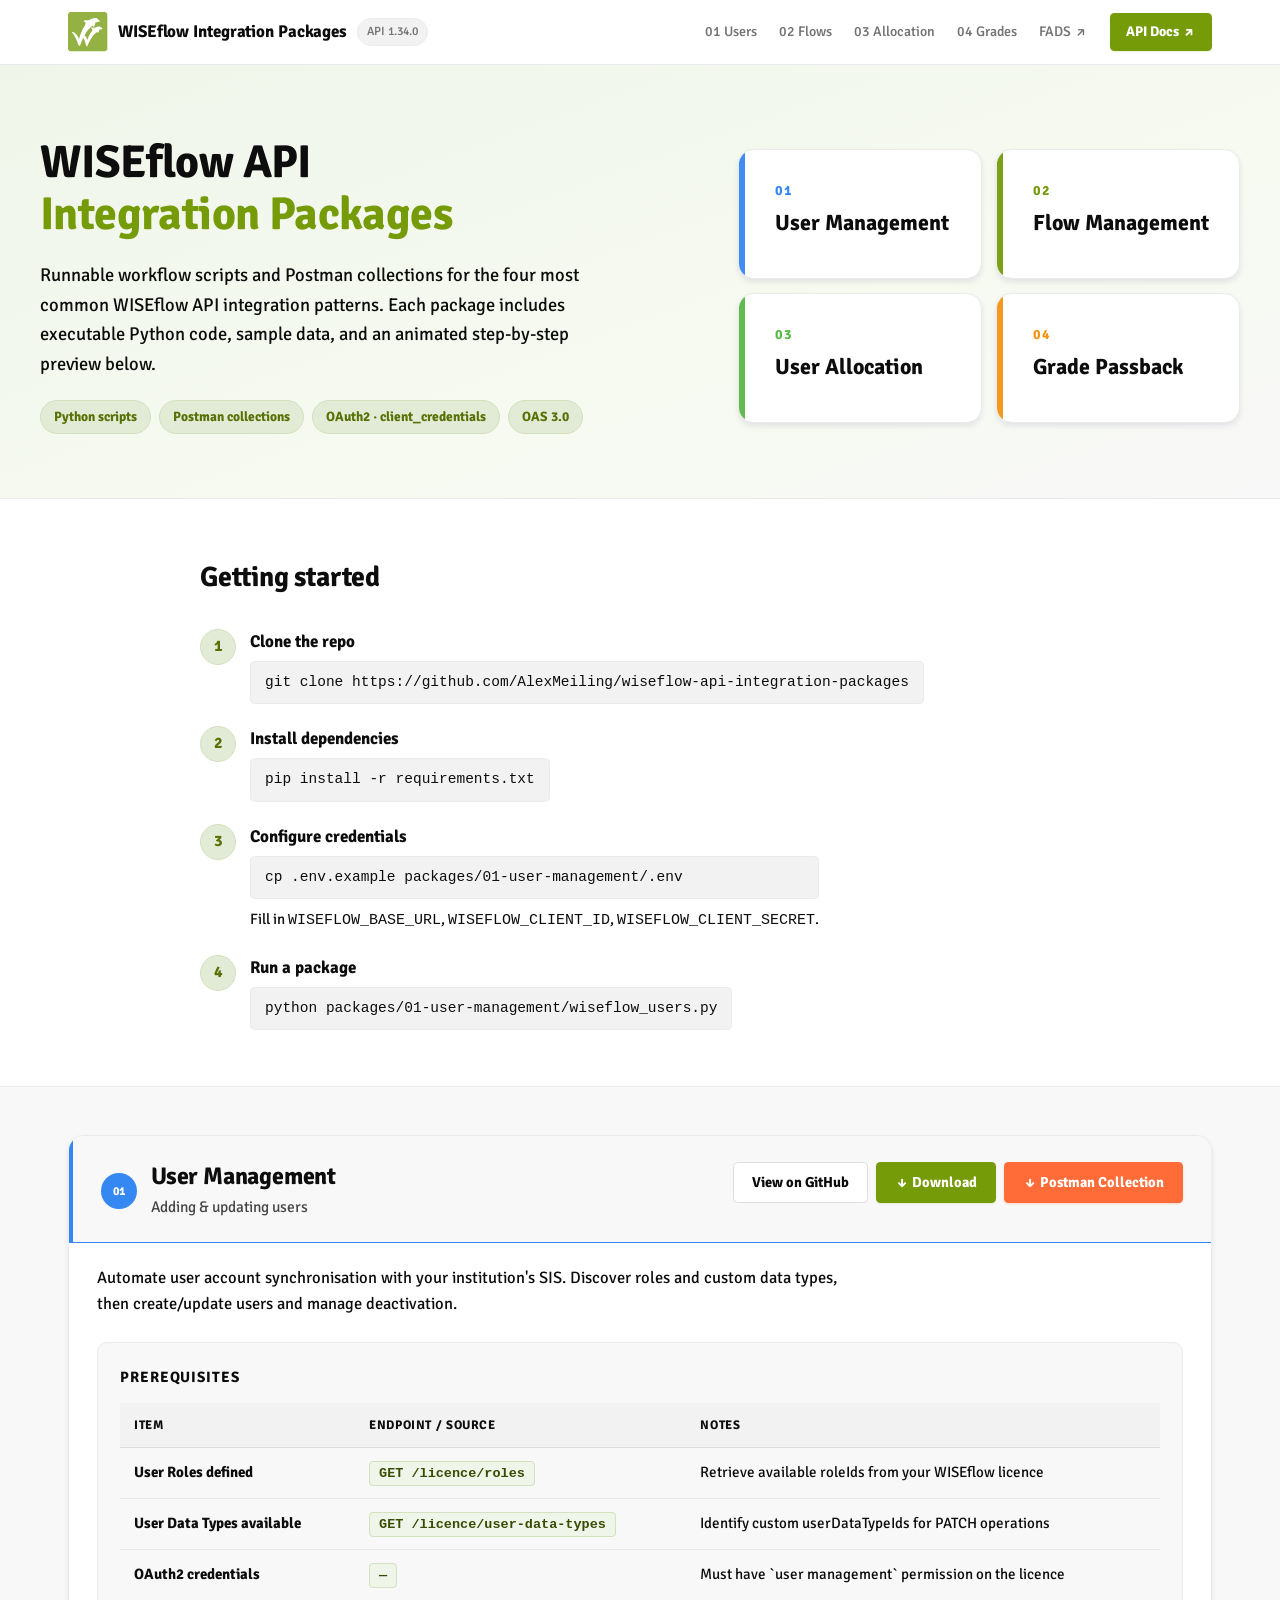
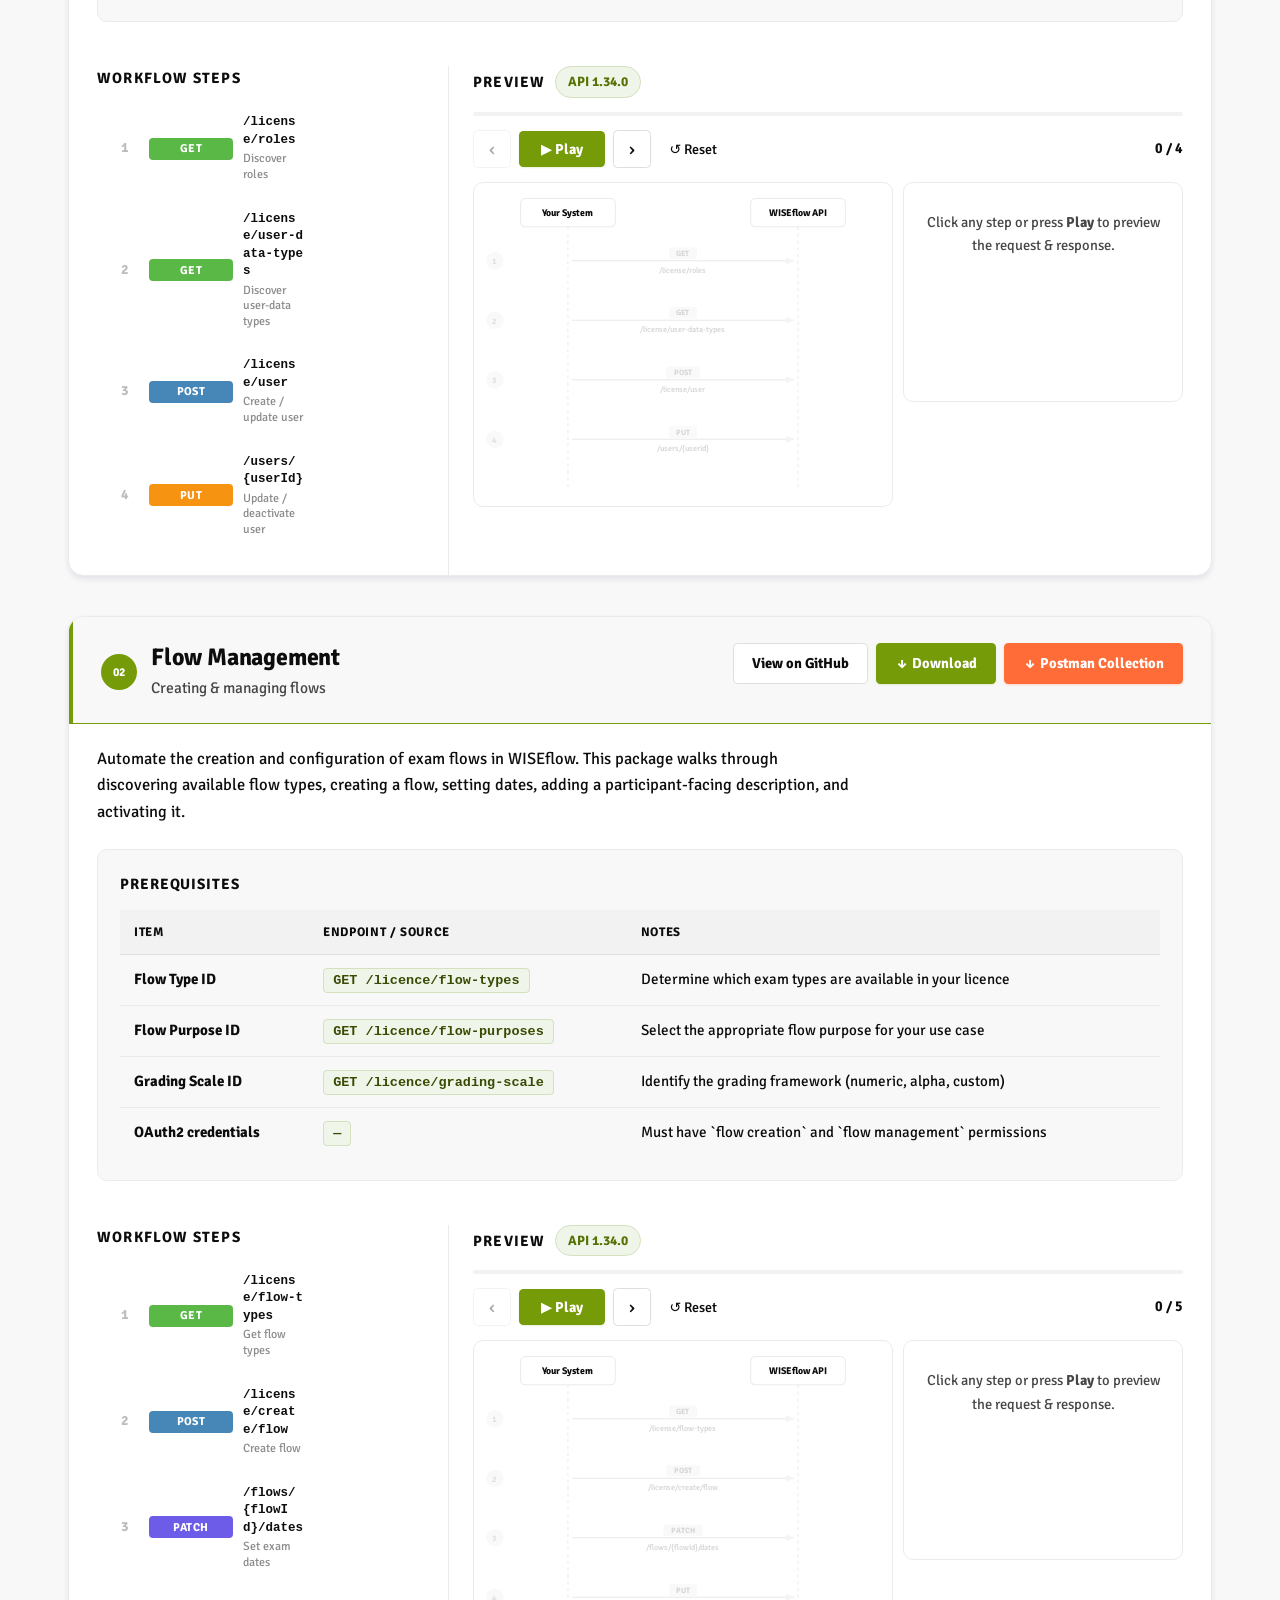
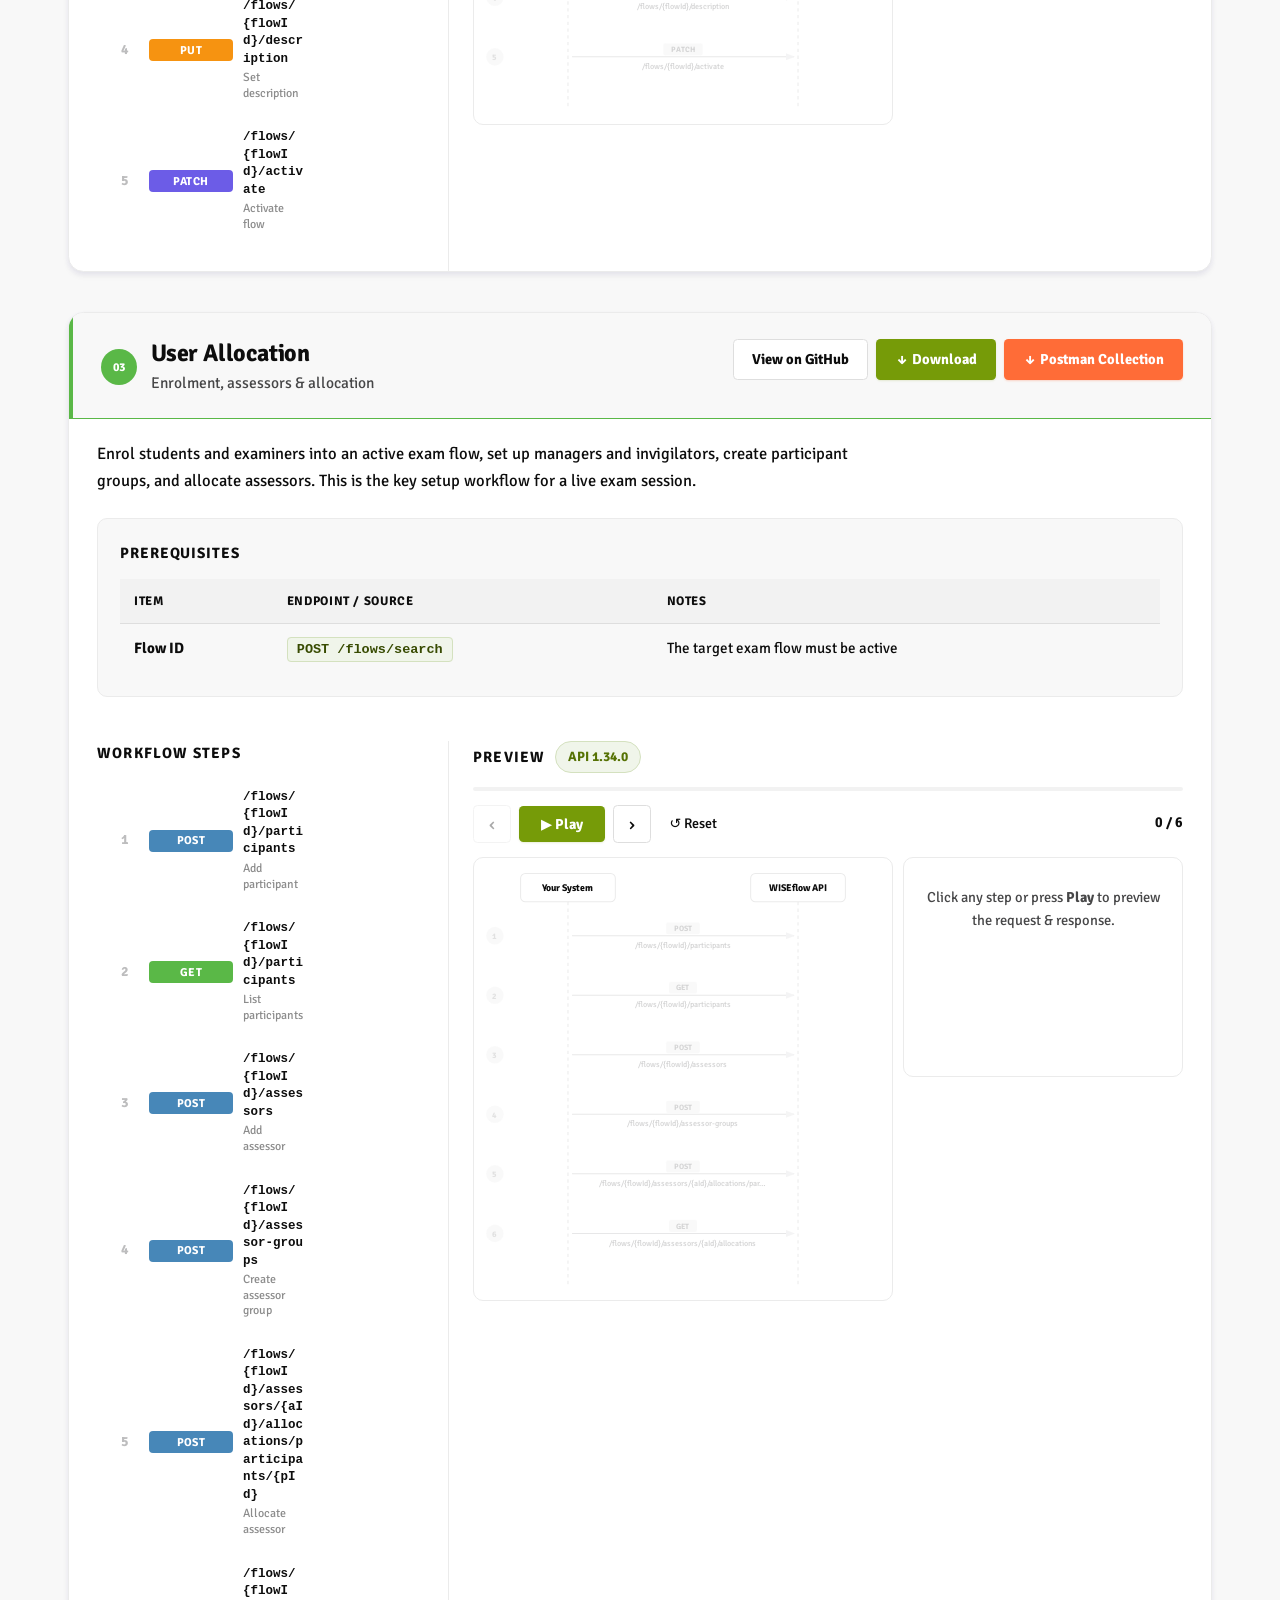
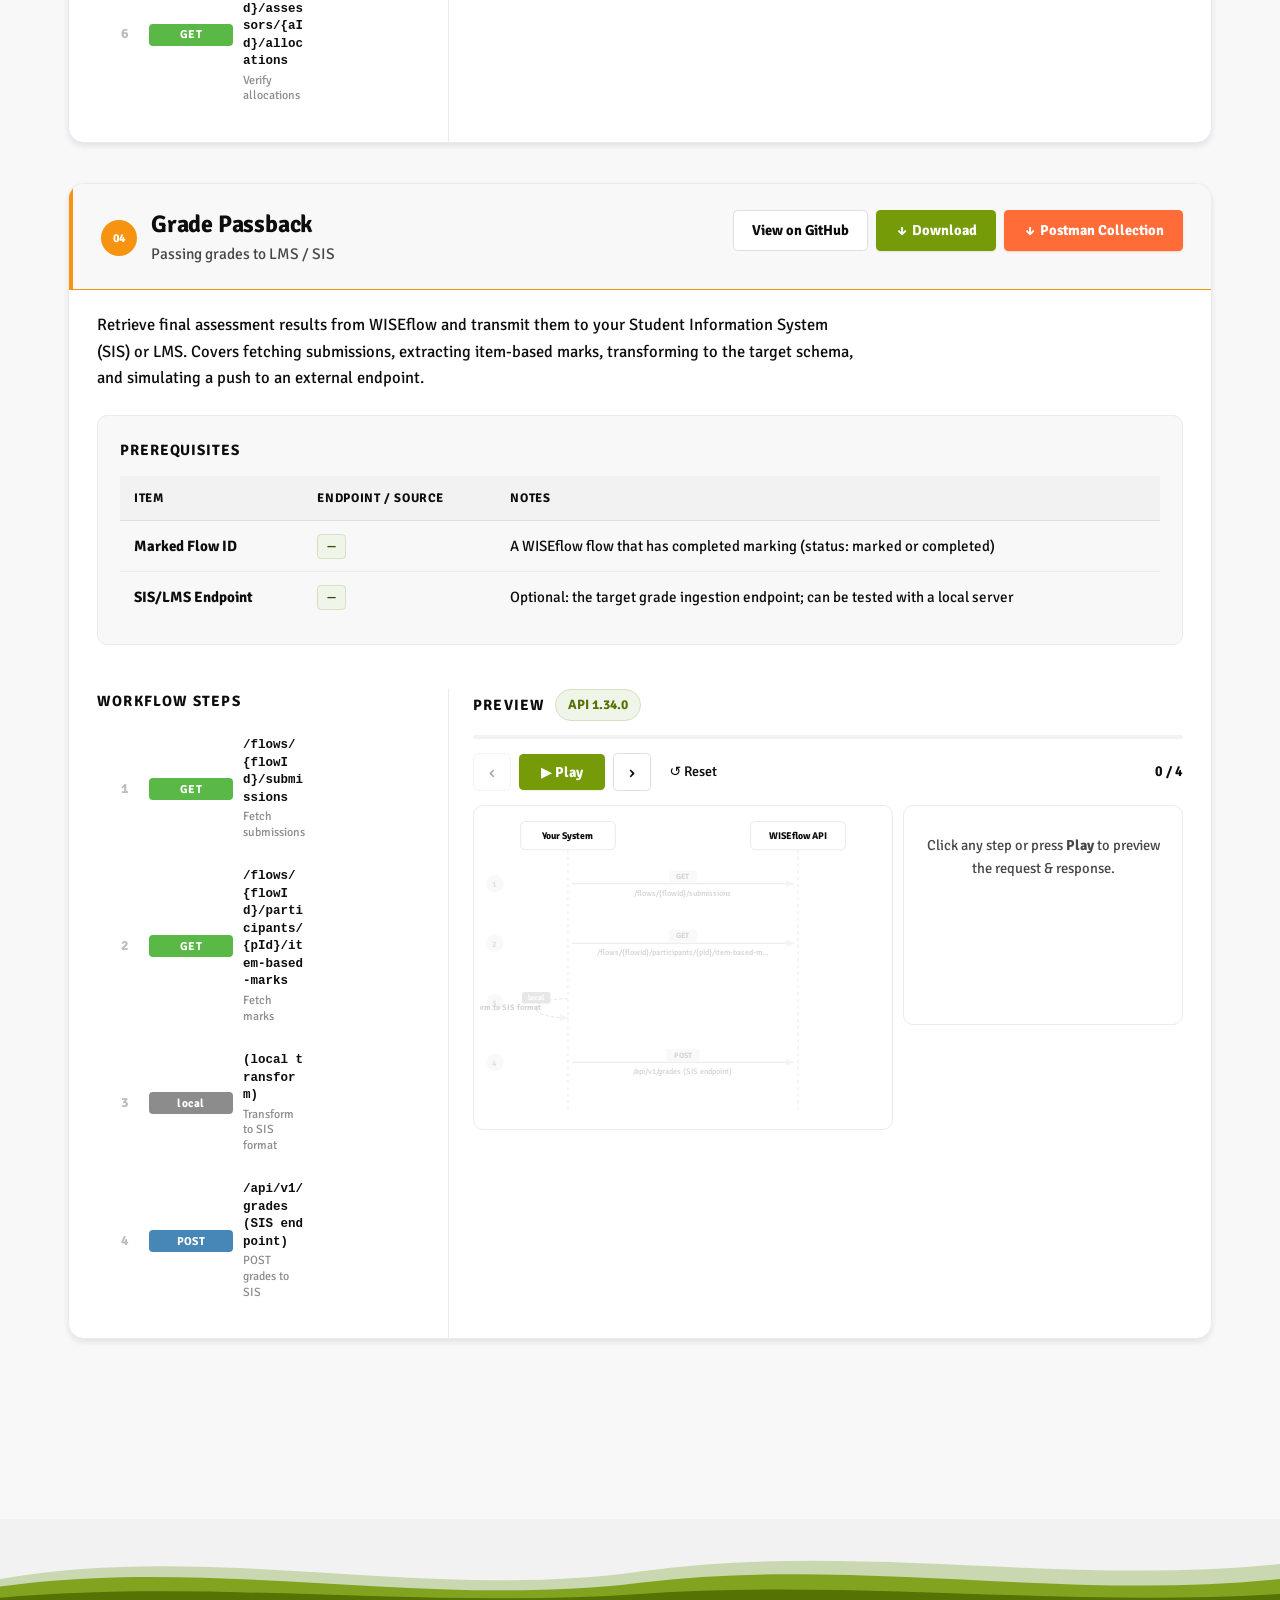
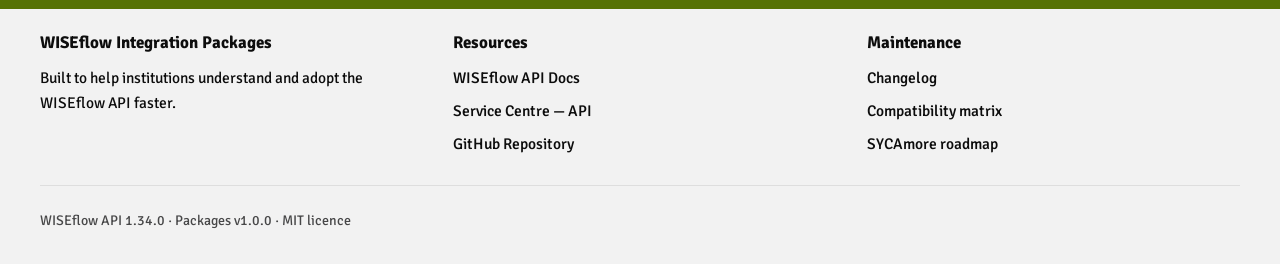
==== commit a536b665: "feat: rebrand site to WISEflow design tokens (Signika, brand palette, logo assets)" ====
--- a/web/index.html
+++ b/web/index.html
@@ -5,10 +5,10 @@
   <title>WISEflow API — Integration Packages</title>
   <meta name="viewport" content="width=device-width, initial-scale=1" />
   <meta name="description" content="Downloadable WISEflow API integration packages with animated workflow previews. Four categories: User Management, Flow Management, User Allocation, Grade Passback." />
-  <link rel="preconnect" href="https://fonts.googleapis.com" />
-  <link rel="preconnect" href="https://fonts.gstatic.com" crossorigin />
-  <link href="https://fonts.googleapis.com/css2?family=Inter:wght@400;500;600;700&family=JetBrains+Mono:wght@400;500&display=swap" rel="stylesheet" />
-  <link rel="stylesheet" href="styles.css" />
+  <meta name="theme-color" content="#769b08" />
+  <link rel="icon" type="image/svg+xml" href="assets/wiseflow-mark.svg" />
+  <link rel="stylesheet" href="tokens.css" />
+  <link rel="stylesheet" href="styles.css?v=4" />
 </head>
 <body>
 
@@ -16,7 +16,7 @@
   <header class="topnav">
     <div class="nav-inner">
       <div class="nav-brand">
-        <span class="brand-dot" aria-hidden="true"></span>
+        <img class="brand-logo" src="assets/wiseflow-mark.svg" alt="WISEflow" width="40" height="40" />
         <span class="brand-name">WISEflow Integration Packages</span>
         <span class="brand-badge">API 1.34.0</span>
       </div>
@@ -25,6 +25,7 @@
         <a href="#pkg-flows">02 Flows</a>
         <a href="#pkg-participants">03 Allocation</a>
         <a href="#pkg-grades">04 Grades</a>
+        <a href="fads.html" class="nav-fads-link">FADS ↗</a>
         <a href="https://docs.wiseflow.net/" target="_blank" rel="noopener" class="nav-api-link">
           API Docs ↗
         </a>
@@ -49,10 +50,10 @@
         </div>
       </div>
       <div class="hero-cards">
-        <a href="#pkg-users"        class="hero-card" style="--c:#6366F1"><span>01</span>User Management</a>
-        <a href="#pkg-flows"        class="hero-card" style="--c:#0EA5E9"><span>02</span>Flow Management</a>
-        <a href="#pkg-participants" class="hero-card" style="--c:#10B981"><span>03</span>User Allocation</a>
-        <a href="#pkg-grades"       class="hero-card" style="--c:#F59E0B"><span>04</span>Grade Passback</a>
+        <a href="#pkg-users"        class="hero-card" style="--c:#3587F2"><span>01</span>User Management</a>
+        <a href="#pkg-flows"        class="hero-card" style="--c:#769b08"><span>02</span>Flow Management</a>
+        <a href="#pkg-participants" class="hero-card" style="--c:#5ab847"><span>03</span>User Allocation</a>
+        <a href="#pkg-grades"       class="hero-card" style="--c:#f69311"><span>04</span>Grade Passback</a>
       </div>
     </div>
   </section>
@@ -120,7 +121,7 @@
         <ul>
           <li><a href="https://github.com/AlexMeiling/wiseflow-api-integration-packages/blob/main/docs/CHANGELOG.md" target="_blank" rel="noopener">Changelog</a></li>
           <li><a href="https://github.com/AlexMeiling/wiseflow-api-integration-packages/blob/main/compatibility.json" target="_blank" rel="noopener">Compatibility matrix</a></li>
-          <li><a href="https://sycamore.wiseflow.net" target="_blank" rel="noopener">SYCAmore roadmap</a></li>
+          <li><a href="https://uniwise-sycamore.web.app/wiseflow/themes" target="_blank" rel="noopener">SYCAmore roadmap</a></li>
         </ul>
       </div>
     </div>
@@ -129,6 +130,6 @@
     </div>
   </footer>
 
-  <script src="app.js"></script>
+  <script src="app.js?v=4"></script>
 </body>
 </html>
--- a/web/tokens.css
+++ b/web/tokens.css
@@ -0,0 +1,264 @@
+/* ==========================================================================
+   WISEflow Design System — Tokens
+   Single source of truth for colours, spacing, typography, shadows, radii.
+   Generated from the official WISEflow design tokens.
+   ========================================================================== */
+
+:root {
+  /* ── Greys ──────────────────────────────────────────────────────────── */
+  --wf-colors-gray-1:  #f8f8f8;
+  --wf-colors-gray-2:  #f2f2f2;
+  --wf-colors-gray-3:  #ebebeb;
+  --wf-colors-gray-4:  #dedede;
+  --wf-colors-gray-5:  #d7d7d8;
+  --wf-colors-gray-6:  #CACACB;
+  --wf-colors-gray-7:  #C3C3C4;
+  --wf-colors-gray-8:  #BDBDBE;
+  --wf-colors-gray-9:  #8c8c8c;
+  --wf-colors-gray-10: #747475;
+  --wf-colors-gray-11: #474748;
+  --wf-colors-gray-12: #0d0d0d;
+
+  /* ── Brand & extended palette ──────────────────────────────────────── */
+  --wf-colors-originality-purple-1: #EEEFFE;
+  --wf-colors-originality-purple-2: #DEE0FD;
+  --wf-colors-originality-purple-9: #6C5CE7;
+  --wf-colors-originality-purple-11: #40368F;
+  --wf-colors-originality-purple-12: #251f59;
+
+  --wf-colors-dark-blue-1:  #EAEEF7;
+  --wf-colors-dark-blue-9:  #3C5FA6;
+  --wf-colors-dark-blue-11: #2A447A;
+  --wf-colors-dark-blue-12: #192C51;
+
+  --wf-colors-light-blue-1:  #EBF4FF;
+  --wf-colors-light-blue-2:  #D8E8FF;
+  --wf-colors-light-blue-9:  #3587F2;
+  --wf-colors-light-blue-10: #2D75D2;
+  --wf-colors-light-blue-11: #1D5196;
+  --wf-colors-light-blue-12: #0e315e;
+
+  --wf-colors-turquoise-1:  #EEFCF7;
+  --wf-colors-turquoise-9:  #04D9B2;
+  --wf-colors-turquoise-11: #01866D;
+
+  --wf-colors-green-1:  #f0f5ea;
+  --wf-colors-green-2:  #e2ebd5;
+  --wf-colors-green-3:  #d4e1bf;
+  --wf-colors-green-9:  #769b08;
+  --wf-colors-green-10: #668606;
+  --wf-colors-green-11: #567204;
+  --wf-colors-green-12: #384B02;
+
+  --wf-colors-blue-1:  #ecf3f8;
+  --wf-colors-blue-2:  #dae7f1;
+  --wf-colors-blue-9:  #4787b8;
+  --wf-colors-blue-11: #326388;
+
+  --wf-colors-cherry-1:  #f9eceb;
+  --wf-colors-cherry-9:  #b04545;
+  --wf-colors-cherry-11: #6C2727;
+
+  --wf-colors-yellow-1:  #fdfaee;
+  --wf-colors-yellow-2:  #fbf5dc;
+  --wf-colors-yellow-9:  #ebc728;
+  --wf-colors-yellow-10: #ccad21;
+  --wf-colors-yellow-11: #917A15;
+
+  --wf-colors-orange-1:  #fff5ec;
+  --wf-colors-orange-2:  #ffead8;
+  --wf-colors-orange-9:  #f69311;
+  --wf-colors-orange-10: #d67f0d;
+  --wf-colors-orange-11: #7B4704;
+
+  --wf-colors-copper-1:  #fbeee9;
+  --wf-colors-copper-9:  #c55616;
+  --wf-colors-copper-11: #793209;
+
+  --wf-colors-grass-1:  #f2f8eb;
+  --wf-colors-grass-2:  #e5f0d7;
+  --wf-colors-grass-9:  #85b100;
+  --wf-colors-grass-11: #506C00;
+
+  --wf-colors-moss-1:  #eff8ed;
+  --wf-colors-moss-2:  #dff2db;
+  --wf-colors-moss-3:  #cfebca;
+  --wf-colors-moss-9:  #5ab847;
+  --wf-colors-moss-10: #4da03d;
+  --wf-colors-moss-11: #295B1F;
+
+  --wf-colors-teal-1:  #ebf3f3;
+  --wf-colors-teal-9:  #338b8d;
+  --wf-colors-teal-11: #1C5455;
+
+  --wf-colors-sky-1:  #edf5f9;
+  --wf-colors-sky-2:  #daecf3;
+  --wf-colors-sky-3:  #c8e2ee;
+  --wf-colors-sky-9:  #3a9ec3;
+  --wf-colors-sky-10: #3189a9;
+  --wf-colors-sky-11: #206078;
+
+  --wf-colors-indigo-1:  #EAEDFF;
+  --wf-colors-indigo-9:  #4E35F2;
+  --wf-colors-indigo-11: #2D1D96;
+
+  --wf-colors-tomato-1:  #ffeeec;
+  --wf-colors-tomato-9:  #ef4444;
+  --wf-colors-tomato-11: #942626;
+
+  --wf-colors-pink-1:  #fff2f5;
+  --wf-colors-pink-9:  #ff769f;
+
+  --wf-colors-purple-1:  #f7edf3;
+  --wf-colors-purple-9:  #a25187;
+
+  --wf-colors-brown-1:  #f2edea;
+  --wf-colors-brown-9:  #7d573b;
+
+  --wf-colors-banana-1:  #fef9ed;
+  --wf-colors-banana-9:  #f5c20b;
+
+  --wf-colors-lime-1:  #FBFEF3;
+  --wf-colors-lime-9:  #D9F27E;
+  --wf-colors-lime-11: #6C793C;
+
+  /* ── Semantic role colours (from design system) ────────────────────── */
+  --wf-colors-primary-1:  #f0f5ea;
+  --wf-colors-primary-2:  #e2ebd5;
+  --wf-colors-primary-3:  #d4e1bf;
+  --wf-colors-primary-4:  #c6d7aa;
+  --wf-colors-primary-5:  #aac37f;
+  --wf-colors-primary-6:  #9db969;
+  --wf-colors-primary-7:  #90af52;
+  --wf-colors-primary-8:  #83a536;
+  --wf-colors-primary-9:  #769b08;
+  --wf-colors-primary-10: #668606;
+  --wf-colors-primary-11: #567204;
+  --wf-colors-primary-12: #384B02;
+
+  --wf-colors-secondary-1:  #ecf3f8;
+  --wf-colors-secondary-9:  #4787b8;
+  --wf-colors-secondary-11: #326388;
+
+  --wf-colors-info-1:  #edf5f9;
+  --wf-colors-info-2:  #daecf3;
+  --wf-colors-info-3:  #c8e2ee;
+  --wf-colors-info-9:  #3a9ec3;
+  --wf-colors-info-10: #3189a9;
+  --wf-colors-info-11: #206078;
+
+  --wf-colors-success-1:  #eff8ed;
+  --wf-colors-success-2:  #dff2db;
+  --wf-colors-success-9:  #5ab847;
+  --wf-colors-success-10: #4da03d;
+  --wf-colors-success-11: #295B1F;
+
+  --wf-colors-error-1:  #ffeeec;
+  --wf-colors-error-2:  #ffddd9;
+  --wf-colors-error-9:  #ef4444;
+  --wf-colors-error-11: #942626;
+
+  --wf-colors-warning-1:  #fdfaee;
+  --wf-colors-warning-2:  #fbf5dc;
+  --wf-colors-warning-9:  #ebc728;
+  --wf-colors-warning-10: #ccad21;
+  --wf-colors-warning-11: #917A15;
+
+  /* ── Alpha utility colours ─────────────────────────────────────────── */
+  --wf-colors-gray-alpha-1: rgba(140, 140, 140, 0.05);
+  --wf-colors-gray-alpha-2: rgba(140, 140, 140, 0.1);
+  --wf-colors-gray-alpha-3: rgba(140, 140, 140, 0.15);
+  --wf-colors-gray-alpha-4: rgba(140, 140, 140, 0.2);
+
+  --wf-colors-green-alpha-2: rgba(118, 155, 8, 0.1);
+  --wf-colors-green-alpha-3: rgba(118, 155, 8, 0.15);
+  --wf-colors-green-alpha-4: rgba(118, 155, 8, 0.2);
+
+  --wf-colors-black-alpha-1: rgba(0, 0, 0, 0.05);
+  --wf-colors-black-alpha-2: rgba(0, 0, 0, 0.1);
+
+  --wf-colors-white-alpha-9: rgba(255, 255, 255, 0.7);
+  --wf-colors-white-alpha-11: rgba(255, 255, 255, 0.9);
+
+  /* ── Surface / text / border roles ─────────────────────────────────── */
+  --wf-colors-background-default:     #ffffff;
+  --wf-colors-background-disabled:    #ebebeb;
+  --wf-colors-background-white-space: #f2f2f2;
+  --wf-colors-background-segment:     #ffffff;
+  --wf-colors-background-overlay:     rgba(0, 0, 0, 0.6);
+  --wf-colors-background-separator:   #CACACB;
+
+  --wf-colors-text-default:   #000000;
+  --wf-colors-text-secondary: #ffffff;
+  --wf-colors-text-grey:      #474748;
+  --wf-colors-text-link:      #2D1D96;
+  --wf-colors-text-disabled:  #8c8c8c;
+
+  --wf-colors-border-default: #dedede;
+
+  /* ── Spacing scale ─────────────────────────────────────────────────── */
+  --wf-spacings-1: 4px;
+  --wf-spacings-2: 8px;
+  --wf-spacings-3: 10px;
+  --wf-spacings-4: 14px;
+  --wf-spacings-5: 21px;
+  --wf-spacings-6: 28px;
+  --wf-spacings-7: 40px;
+  --wf-spacings-8: 48px;
+  --wf-spacings-9: 64px;
+
+  /* ── Typography ────────────────────────────────────────────────────── */
+  --wf-typography-base:   14px;
+  --wf-typography-family: 'Signika', system-ui, -apple-system, 'Segoe UI', sans-serif;
+
+  --wf-typography-weight-regular: 400;
+  --wf-typography-weight-medium:  500;
+  --wf-typography-weight-bold:    700;
+
+  --wf-typography-size-1: 12px;
+  --wf-typography-size-2: 14px;
+  --wf-typography-size-3: 16px;
+  --wf-typography-size-4: 18px;
+  --wf-typography-size-5: 20px;
+  --wf-typography-size-6: 24px;
+  --wf-typography-size-7: 28px;
+  --wf-typography-size-8: 35px;
+
+  --wf-typography-line-height-1: 16px;
+  --wf-typography-line-height-2: 20px;
+  --wf-typography-line-height-3: 24px;
+  --wf-typography-line-height-4: 26px;
+  --wf-typography-line-height-5: 28px;
+  --wf-typography-line-height-6: 30px;
+  --wf-typography-line-height-7: 36px;
+  --wf-typography-line-height-8: 40px;
+
+  /* ── Shadows ───────────────────────────────────────────────────────── */
+  --wf-shadows-1: 0px 1.5px 4px 0px rgba(0,0,0,0.10) inset, 0px 1.5px 3px 0px rgba(78,53,242,0.05) inset;
+  --wf-shadows-2: 0px 4px 6px 0px rgba(0,0,0,0.05), 0px 2px 5px 0px rgba(78,53,242,0.05);
+  --wf-shadows-3: 0px 8px 20px -8px rgba(0,0,0,0.05), 0px 5px 18px 0px rgba(0,0,0,0.05), 0px 2px 20px -2px rgba(78,53,242,0.05);
+  --wf-shadows-4: 0px 12px 32px -16px rgba(0,0,0,0.10), 0px 8px 40px 0px rgba(78,53,242,0.05);
+  --wf-shadows-5: 0px 12px 32px -16px rgba(0,0,0,0.10), 0px 12px 60px 0px rgba(78,53,242,0.05);
+  --wf-shadows-6: 0px 16px 36px -9px rgba(0,0,0,0.10), 0px 16px 64px 0px rgba(78,53,242,0.05), 0px 12px 60px 0px rgba(0,0,0,0.05);
+  --wf-shadows-button: 0px 4px 20px -10px rgba(0,0,0,0.05), 0px 3px 15px -8px rgba(0,0,0,0.05), 0px 2px 3px -2px rgba(140,140,140,0.05);
+
+  /* ── Borders ───────────────────────────────────────────────────────── */
+  --wf-borders-radius-0:      0px;
+  --wf-borders-radius-1:      4.5px;
+  --wf-borders-radius-2:      10px;
+  --wf-borders-radius-3:      15.5px;
+  --wf-borders-radius-round:  9999px;
+  --wf-borders-size-0: 0px;
+  --wf-borders-size-1: 0.5px;
+  --wf-borders-size-2: 1px;
+  --wf-borders-size-3: 5px;
+
+  /* ── z-index scale ─────────────────────────────────────────────────── */
+  --wf-z-index-modal:    2000;
+  --wf-z-index-drawer:   1000;
+  --wf-z-index-popup:    3000;
+  --wf-z-index-select:   4000;
+  --wf-z-index-dropdown: 4000;
+  --wf-z-index-tooltip:  5000;
+  --wf-z-index-toast:    6000;
+}
--- a/web/styles.css
+++ b/web/styles.css
@@ -1,23 +1,61 @@
 /* ==========================================================================
-   WISEflow API Integration Packages — Stylesheet
+   WISEflow API Integration Packages — Site styles
+   Consumes design tokens from tokens.css.
    ========================================================================== */
 
+/* ── Self-hosted Signika ─────────────────────────────────────────────────── */
+
+@font-face {
+  font-family: 'Signika';
+  font-style: normal;
+  font-weight: 400;
+  font-display: swap;
+  src: url('assets/fonts/Signika-Regular.ttf') format('truetype');
+}
+@font-face {
+  font-family: 'Signika';
+  font-style: normal;
+  font-weight: 500;
+  font-display: swap;
+  src: url('assets/fonts/Signika-Medium.ttf') format('truetype');
+}
+@font-face {
+  font-family: 'Signika';
+  font-style: normal;
+  font-weight: 700;
+  font-display: swap;
+  src: url('assets/fonts/Signika-Bold.ttf') format('truetype');
+}
+
 /* ── Reset & base ────────────────────────────────────────────────────────── */
 
 *, *::before, *::after { box-sizing: border-box; margin: 0; padding: 0; }
 
 :root {
-  --font-sans:  'Inter', system-ui, -apple-system, sans-serif;
-  --font-mono:  'JetBrains Mono', 'Fira Code', 'Courier New', monospace;
-  --bg:         #F8FAFC;
-  --surface:    #FFFFFF;
-  --border:     #E5E7EB;
-  --text:       #111827;
-  --text-muted: #6B7280;
-  --text-light: #9CA3AF;
-  --radius:     10px;
-  --shadow-sm:  0 1px 3px rgba(0,0,0,.08), 0 1px 2px rgba(0,0,0,.05);
-  --shadow-md:  0 4px 12px rgba(0,0,0,.10), 0 2px 4px rgba(0,0,0,.06);
+  /* Type stack */
+  --font-sans: var(--wf-typography-family);
+  --font-mono: 'JetBrains Mono', 'Fira Code', 'Courier New', monospace;
+
+  /* Semantic aliases on top of the design system */
+  --bg:           var(--wf-colors-gray-1);
+  --surface:      var(--wf-colors-background-default);
+  --border:       var(--wf-colors-gray-3);
+  --border-strong:var(--wf-colors-border-default);
+  --text:         var(--wf-colors-gray-12);
+  --text-muted:   var(--wf-colors-gray-10);
+  --text-light:   var(--wf-colors-gray-9);
+  --primary:      var(--wf-colors-primary-9);
+  --primary-hover:var(--wf-colors-primary-10);
+  --primary-tint: var(--wf-colors-primary-1);
+
+  --radius-sm: var(--wf-borders-radius-1);
+  --radius:    var(--wf-borders-radius-2);
+  --radius-lg: var(--wf-borders-radius-3);
+
+  --shadow-sm: var(--wf-shadows-2);
+  --shadow-md: var(--wf-shadows-3);
+  --shadow-lg: var(--wf-shadows-4);
+  --shadow-btn: var(--wf-shadows-button);
 }
 
 html { scroll-behavior: smooth; }
@@ -27,13 +65,15 @@
   background: var(--bg);
   color: var(--text);
   line-height: 1.6;
-  font-size: 15px;
+  font-size: 17px;
+  -webkit-font-smoothing: antialiased;
+  -moz-osx-font-smoothing: grayscale;
 }
 
 a { color: inherit; text-decoration: none; }
 a:hover { text-decoration: underline; }
 ul, ol { list-style: none; }
-code { font-family: var(--font-mono); }
+code, pre { font-family: var(--font-mono); }
 
 /* ── Top nav ─────────────────────────────────────────────────────────────── */
 
@@ -41,150 +81,198 @@
   position: sticky;
   top: 0;
   z-index: 100;
-  background: rgba(255,255,255,.9);
+  background: rgba(255,255,255,.92);
   backdrop-filter: blur(12px);
+  -webkit-backdrop-filter: blur(12px);
   border-bottom: 1px solid var(--border);
 }
 
 .nav-inner {
   max-width: 1200px;
   margin: 0 auto;
-  padding: 0 24px;
-  height: 56px;
+  padding: 0 var(--wf-spacings-6);
+  height: 64px;
   display: flex;
   align-items: center;
   justify-content: space-between;
-  gap: 16px;
+  gap: var(--wf-spacings-4);
 }
 
 .nav-brand {
   display: flex;
   align-items: center;
-  gap: 10px;
+  gap: var(--wf-spacings-3);
+  font-weight: var(--wf-typography-weight-bold);
+  white-space: nowrap;
+  color: var(--text);
+}
+
+/* WISEflow W mark — replaces the old generic .brand-dot */
+.brand-logo {
+  width: 40px;
+  height: 40px;
+  flex-shrink: 0;
+  display: block;
+}
+
+.brand-name {
+  font-size: 17px;
+  font-weight: var(--wf-typography-weight-bold);
+  letter-spacing: -0.1px;
+}
+
+.brand-badge {
+  background: var(--wf-colors-gray-2);
+  color: var(--text-muted);
+  font-size: var(--wf-typography-size-1);
+  font-weight: var(--wf-typography-weight-medium);
+  padding: 3px 9px;
+  border-radius: var(--wf-borders-radius-round);
+  border: 1px solid var(--border);
+}
+
+.nav-links {
+  display: flex;
+  align-items: center;
+  gap: 22px;
+  font-size: var(--wf-typography-size-2);
+  font-weight: var(--wf-typography-weight-medium);
+}
+
+.nav-links a {
+  color: var(--text-muted);
+  transition: color .15s ease;
+}
+.nav-links a:hover { color: var(--text); text-decoration: none; }
+
+.nav-api-link {
+  color: #fff !important;
+  background: var(--primary);
+  padding: 8px 16px;
+  border-radius: var(--radius-sm);
   font-weight: 600;
-  white-space: nowrap;
-}
-
-.brand-dot {
-  width: 10px;
-  height: 10px;
-  border-radius: 50%;
-  background: linear-gradient(135deg,#6366F1,#0EA5E9);
-  flex-shrink: 0;
-}
-
-.brand-badge {
-  background: #F3F4F6;
-  color: var(--text-muted);
-  font-size: 11px;
-  font-weight: 500;
-  padding: 2px 7px;
-  border-radius: 99px;
-}
-
-.nav-links {
-  display: flex;
-  align-items: center;
-  gap: 20px;
-  font-size: 13.5px;
-  font-weight: 500;
-}
-
-.nav-links a { color: var(--text-muted); transition: color .15s; }
-.nav-links a:hover { color: var(--text); text-decoration: none; }
-.nav-api-link { color: #6366F1 !important; }
+  transition: background .15s ease, transform .1s ease, box-shadow .15s ease;
+  box-shadow: 0 1px 2px var(--wf-colors-green-alpha-3);
+}
+.nav-api-link:hover {
+  background: var(--primary-hover);
+  text-decoration: none !important;
+  transform: translateY(-1px);
+  box-shadow: 0 2px 6px var(--wf-colors-green-alpha-4);
+}
 
 /* ── Hero ─────────────────────────────────────────────────────────────────── */
 
 .hero {
-  background: linear-gradient(160deg, #EEF2FF 0%, #E0F2FE 100%);
+  background: linear-gradient(160deg, var(--wf-colors-primary-1) 0%, #f6faf0 60%, var(--wf-colors-gray-1) 100%);
   border-bottom: 1px solid var(--border);
-  padding: 64px 24px 56px;
+  padding: 72px var(--wf-spacings-6) 64px;
+  position: relative;
+  overflow: hidden;
 }
 
 .hero-inner {
   max-width: 1200px;
   margin: 0 auto;
   display: flex;
-  gap: 48px;
+  gap: 56px;
   align-items: center;
   flex-wrap: wrap;
+  position: relative;
+  z-index: 1;
 }
 
 .hero-text { flex: 1; min-width: 280px; }
 
 h1 {
-  font-size: clamp(28px, 4vw, 44px);
-  font-weight: 700;
-  line-height: 1.15;
-  letter-spacing: -.5px;
-  margin-bottom: 16px;
-}
-
-.hero-accent { color: #6366F1; }
+  font-size: clamp(30px, 4.2vw, 46px);
+  font-weight: var(--wf-typography-weight-bold);
+  line-height: 1.12;
+  letter-spacing: -.6px;
+  margin-bottom: var(--wf-spacings-5);
+  color: var(--text);
+}
+
+.hero-accent { color: var(--primary); }
 
 .hero-lede {
-  font-size: 16px;
-  color: var(--text-muted);
-  max-width: 520px;
-  margin-bottom: 20px;
+  font-size: 18.5px;
+  color: var(--wf-colors-gray-12);
+  max-width: 580px;
+  margin-bottom: var(--wf-spacings-5);
+  line-height: 1.6;
 }
 
 .hero-tags {
   display: flex;
   flex-wrap: wrap;
-  gap: 8px;
+  gap: var(--wf-spacings-2);
 }
 
 .tag {
-  background: rgba(99,102,241,.1);
-  color: #4F46E5;
-  font-size: 12px;
-  font-weight: 500;
-  padding: 3px 10px;
-  border-radius: 99px;
+  background: var(--wf-colors-primary-2);
+  color: var(--wf-colors-primary-11);
+  font-size: 13.5px;
+  font-weight: 600;
+  padding: 5px 13px;
+  border-radius: var(--wf-borders-radius-round);
+  border: 1px solid var(--wf-colors-primary-3);
 }
 
 .hero-cards {
   display: grid;
   grid-template-columns: 1fr 1fr;
+  gap: var(--wf-spacings-4);
+}
+
+.hero-card {
+  display: flex;
+  flex-direction: column;
   gap: 10px;
-}
-
-.hero-card {
-  display: flex;
-  flex-direction: column;
-  gap: 4px;
-  padding: 14px 16px;
-  border-radius: var(--radius);
-  background: white;
-  border: 1.5px solid var(--border);
-  font-size: 13.5px;
-  font-weight: 600;
-  color: var(--text);
-  transition: border-color .15s, box-shadow .15s, transform .1s;
+  padding: 32px 30px 32px 36px;
+  min-height: 130px;
+  border-radius: var(--radius-lg);
+  background: var(--surface);
+  border: 1px solid var(--border);
+  font-size: 22px;
+  line-height: 1.25;
+  font-weight: 700;
+  color: var(--text);
+  transition: border-color .15s, box-shadow .2s, transform .1s;
   box-shadow: var(--shadow-sm);
+  position: relative;
+  overflow: hidden;
+}
+
+.hero-card::before {
+  content: '';
+  position: absolute;
+  inset: 0 auto 0 0;
+  width: 6px;
+  background: var(--c);
+  opacity: .95;
 }
 
 .hero-card span {
-  font-size: 11px;
-  font-weight: 700;
+  font-size: 14px;
+  font-weight: var(--wf-typography-weight-bold);
   color: var(--c);
-  opacity: .9;
+  letter-spacing: .06em;
 }
 
 .hero-card:hover {
   border-color: var(--c);
-  box-shadow: 0 0 0 3px color-mix(in srgb, var(--c) 15%, transparent);
-  transform: translateY(-1px);
+  box-shadow: var(--shadow-md);
+  transform: translateY(-2px);
   text-decoration: none;
 }
 
 /* ── Getting started ─────────────────────────────────────────────────────── */
 
 .getting-started {
-  padding: 48px 24px;
+  padding: 56px var(--wf-spacings-6);
   border-bottom: 1px solid var(--border);
+  background: var(--surface);
 }
 
 .gs-inner {
@@ -193,51 +281,54 @@
 }
 
 .gs-inner h2 {
-  font-size: 20px;
-  font-weight: 700;
-  margin-bottom: 24px;
+  font-size: 28px;
+  font-weight: var(--wf-typography-weight-bold);
+  margin-bottom: var(--wf-spacings-6);
+  letter-spacing: -.2px;
+  color: var(--text);
 }
 
 .gs-steps {
   display: flex;
   flex-direction: column;
-  gap: 20px;
+  gap: var(--wf-spacings-5);
 }
 
 .gs-step {
   display: flex;
-  gap: 16px;
+  gap: var(--wf-spacings-4);
   align-items: flex-start;
 }
 
 .gs-num {
-  width: 28px;
-  height: 28px;
-  border-radius: 50%;
-  background: #EEF2FF;
-  color: #6366F1;
-  font-size: 13px;
-  font-weight: 700;
+  width: 36px;
+  height: 36px;
+  border-radius: var(--wf-borders-radius-round);
+  background: var(--wf-colors-primary-2);
+  color: var(--wf-colors-primary-11);
+  font-size: 16px;
+  font-weight: var(--wf-typography-weight-bold);
   display: flex;
   align-items: center;
   justify-content: center;
   flex-shrink: 0;
-  margin-top: 2px;
-}
-
-.gs-step strong { display: block; margin-bottom: 4px; }
-.gs-note { font-size: 13px; color: var(--text-muted); margin-top: 4px; }
+  margin-top: 1px;
+  border: 1px solid var(--wf-colors-primary-3);
+}
+
+.gs-step strong { display: block; margin-bottom: 6px; font-weight: 600; font-size: 17px; color: var(--text); }
+.gs-note { font-size: 15px; color: var(--text); margin-top: 8px; }
 
 .inline-code {
   display: block;
-  background: #F3F4F6;
+  background: var(--wf-colors-gray-2);
   border: 1px solid var(--border);
-  border-radius: 6px;
-  padding: 6px 12px;
+  border-radius: var(--radius-sm);
+  padding: 9px var(--wf-spacings-4);
   font-family: var(--font-mono);
-  font-size: 12.5px;
-  color: #374151;
-  margin-top: 4px;
+  font-size: 14.5px;
+  color: var(--wf-colors-gray-12);
+  margin-top: 6px;
 }
 
 /* ── Package cards ───────────────────────────────────────────────────────── */
@@ -245,55 +336,60 @@
 .packages-wrapper {
   max-width: 1200px;
   margin: 0 auto;
-  padding: 40px 24px 80px;
+  padding: var(--wf-spacings-8) var(--wf-spacings-6) 80px;
 }
 
 .pkg-card {
   background: var(--surface);
-  border-radius: 14px;
+  border-radius: var(--radius-lg);
   border: 1px solid var(--border);
   box-shadow: var(--shadow-sm);
-  margin-bottom: 40px;
+  margin-bottom: var(--wf-spacings-7);
   overflow: hidden;
+  transition: box-shadow .2s ease;
+}
+
+.pkg-card:hover {
+  box-shadow: var(--shadow-md);
 }
 
 .pkg-header {
-  padding: 24px 28px 20px;
+  padding: 26px 28px 22px;
   border-left: 4px solid var(--border);
   display: flex;
   align-items: flex-start;
   justify-content: space-between;
   flex-wrap: wrap;
-  gap: 16px;
-  background: #FAFAFA;
+  gap: var(--wf-spacings-4);
+  background: var(--wf-colors-gray-1);
   border-bottom: 1px solid var(--border);
 }
 
 .pkg-meta {
   display: flex;
   align-items: center;
-  gap: 14px;
+  gap: var(--wf-spacings-4);
 }
 
 .pkg-num {
   color: white;
-  font-size: 11px;
-  font-weight: 700;
-  width: 32px;
-  height: 32px;
-  border-radius: 50%;
+  font-size: 12px;
+  font-weight: var(--wf-typography-weight-bold);
+  width: 36px;
+  height: 36px;
+  border-radius: var(--wf-borders-radius-round);
   display: flex;
   align-items: center;
   justify-content: center;
   flex-shrink: 0;
 }
 
-.pkg-title  { font-size: 19px; font-weight: 700; line-height: 1.2; }
-.pkg-subtitle { font-size: 13px; color: var(--text-muted); margin-top: 2px; }
+.pkg-title  { font-size: 24px; font-weight: var(--wf-typography-weight-bold); line-height: 1.2; letter-spacing: -.2px; color: var(--text); }
+.pkg-subtitle { font-size: 15.5px; color: var(--wf-colors-gray-11); margin-top: 4px; }
 
 .pkg-actions {
   display: flex;
-  gap: 8px;
+  gap: var(--wf-spacings-2);
   flex-wrap: wrap;
   align-items: center;
 }
@@ -303,51 +399,69 @@
 .btn {
   display: inline-flex;
   align-items: center;
-  gap: 5px;
-  padding: 7px 14px;
-  border-radius: 7px;
-  font-size: 12.5px;
+  gap: 7px;
+  padding: 10px 18px;
+  border-radius: var(--radius-sm);
+  font-size: 14.5px;
   font-weight: 600;
   cursor: pointer;
-  border: none;
-  transition: opacity .15s, box-shadow .15s, transform .1s;
+  border: 1px solid transparent;
+  transition: background .15s, border-color .15s, color .15s, box-shadow .15s, transform .1s;
   white-space: nowrap;
   text-decoration: none !important;
-}
-
-.btn:hover { opacity: .88; transform: translateY(-1px); }
+  font-family: inherit;
+  line-height: 1.3;
+}
+
+.btn:hover { transform: translateY(-1px); }
 .btn:active { transform: translateY(0); }
 
 .btn-outline {
-  background: white;
-  border: 1.5px solid var(--border);
-  color: var(--text);
+  background: var(--surface);
+  border-color: var(--border-strong);
+  color: var(--text);
+}
+.btn-outline:hover {
+  border-color: var(--primary);
+  color: var(--primary);
+  background: var(--wf-colors-primary-1);
 }
 
 .btn-solid {
-  background: #111827;
+  background: var(--primary);
   color: white;
+  box-shadow: 0 1px 2px var(--wf-colors-green-alpha-3);
+}
+.btn-solid:hover {
+  background: var(--primary-hover);
+  box-shadow: 0 2px 6px var(--wf-colors-green-alpha-4);
 }
 
 .btn-postman {
-  background: #FF6C37;
+  background: #ff6c37;
   color: white;
+  box-shadow: 0 1px 2px rgba(255,108,55,.25);
+}
+.btn-postman:hover {
+  background: #e85d2c;
+  box-shadow: 0 2px 6px rgba(255,108,55,.3);
 }
 
 /* ── Package body ────────────────────────────────────────────────────────── */
 
 .pkg-desc {
-  padding: 20px 28px 0;
-  color: var(--text-muted);
-  font-size: 14.5px;
-  max-width: 760px;
+  padding: 22px 28px 0;
+  color: var(--text);
+  font-size: 16.5px;
+  max-width: 820px;
+  line-height: 1.6;
 }
 
 .pkg-body {
   display: grid;
-  grid-template-columns: 300px 1fr;
+  grid-template-columns: 380px 1fr;
   gap: 0;
-  padding: 20px 0 0;
+  padding: 22px 0 0;
 }
 
 @media (max-width: 900px) {
@@ -355,171 +469,220 @@
 }
 
 .section-label {
-  font-size: 11.5px;
-  font-weight: 700;
+  font-size: 15px;
+  font-weight: var(--wf-typography-weight-bold);
   text-transform: uppercase;
-  letter-spacing: .06em;
-  color: var(--text-light);
-  margin-bottom: 12px;
-  display: flex;
-  align-items: center;
-  gap: 10px;
+  letter-spacing: .08em;
+  color: var(--wf-colors-gray-12);
+  margin-bottom: var(--wf-spacings-4);
+  display: flex;
+  align-items: center;
+  gap: var(--wf-spacings-3);
 }
 
 .api-version {
-  background: #F3F4F6;
-  color: var(--text-muted);
-  font-size: 10px;
-  font-weight: 500;
-  padding: 1px 6px;
-  border-radius: 99px;
+  background: var(--wf-colors-primary-1);
+  color: var(--wf-colors-primary-11);
+  font-size: 13.5px;
+  font-weight: 600;
+  padding: 4px 12px;
+  border-radius: var(--wf-borders-radius-round);
   text-transform: none;
   letter-spacing: 0;
+  border: 1px solid var(--wf-colors-primary-3);
 }
 
 /* ── Steps list ──────────────────────────────────────────────────────────── */
 
 .pkg-left {
-  padding: 0 20px 24px 28px;
+  padding: 0 22px 28px 28px;
   border-right: 1px solid var(--border);
 }
 
-.steps-list { display: flex; flex-direction: column; gap: 6px; }
+@media (max-width: 900px) {
+  .pkg-left { border-right: none; border-bottom: 1px solid var(--border); padding: 0 28px 28px; }
+}
+
+.steps-list { display: flex; flex-direction: column; gap: var(--wf-spacings-2); }
 
 .step-row {
   display: grid;
-  grid-template-columns: 18px 44px 1fr;
+  grid-template-columns: 28px 84px 1fr auto;
   grid-template-rows: auto auto;
-  gap: 0 8px;
-  padding: 7px 10px;
-  border-radius: 7px;
-  transition: background .1s;
-}
-
-.step-row:hover { background: #F9FAFB; }
+  column-gap: var(--wf-spacings-3);
+  row-gap: 2px;
+  padding: 10px 14px;
+  border-radius: var(--radius-sm);
+  transition: background .12s;
+  cursor: pointer;
+}
+
+.step-row:hover { background: var(--wf-colors-primary-1); }
+.step-row:hover .step-row-hint { opacity: 1; }
 
 .step-idx {
-  font-size: 10px;
+  font-size: 14px;
   font-weight: 700;
-  color: var(--text-light);
-  line-height: 20px;
+  color: var(--wf-colors-gray-8);
+  grid-column: 1;
   grid-row: 1 / 3;
   align-self: center;
+  text-align: center;
 }
 
 .method-badge {
   display: inline-flex;
   align-items: center;
   justify-content: center;
-  font-size: 9px;
-  font-weight: 700;
+  font-size: 11.5px;
+  font-weight: var(--wf-typography-weight-bold);
   color: white;
-  padding: 1px 5px;
+  padding: 3px 8px;
   border-radius: 4px;
-  height: 16px;
-  letter-spacing: .03em;
+  height: 22px;
+  letter-spacing: .04em;
+  grid-column: 2;
+  grid-row: 1 / 3;
   align-self: center;
 }
 
 .method-badge.local {
-  background: #9CA3AF;
+  background: var(--wf-colors-gray-9);
 }
 
 .step-row code {
-  font-size: 11px;
-  color: #374151;
+  font-size: 12.5px;
+  color: var(--wf-colors-gray-12);
+  font-weight: 600;
   grid-column: 3;
   grid-row: 1;
+  align-self: end;
+  word-break: break-all;
+  line-height: 1.4;
+}
+
+.step-row-hint {
+  grid-column: 4;
+  grid-row: 1 / 3;
+  font-size: 11px;
+  font-weight: 500;
+  color: var(--wf-colors-primary-9);
+  opacity: 0;
+  transition: opacity .12s;
   align-self: center;
-  overflow: hidden;
-  text-overflow: ellipsis;
   white-space: nowrap;
+  padding-left: 8px;
 }
 
 .step-lbl {
-  font-size: 11px;
-  color: var(--text-muted);
+  font-size: 12px;
+  color: var(--wf-colors-gray-9);
+  font-weight: 400;
   grid-column: 3;
   grid-row: 2;
+  align-self: start;
+  line-height: 1.3;
 }
 
 /* ── Diagram area ────────────────────────────────────────────────────────── */
 
 .pkg-right {
-  padding: 0 28px 28px 20px;
+  padding: 0 28px 28px 24px;
+}
+
+@media (max-width: 900px) {
+  .pkg-right { padding: 24px 28px 28px; }
 }
 
 .progress-track {
-  height: 3px;
-  background: #F3F4F6;
-  border-radius: 99px;
-  margin-bottom: 12px;
+  height: 4px;
+  background: var(--wf-colors-gray-2);
+  border-radius: var(--wf-borders-radius-round);
+  margin-bottom: var(--wf-spacings-4);
   overflow: hidden;
 }
 
 .progress-fill {
   height: 100%;
-  border-radius: 99px;
+  border-radius: var(--wf-borders-radius-round);
   transition: width .4s ease;
 }
 
 .diagram-controls {
   display: flex;
   align-items: center;
-  gap: 8px;
-  margin-bottom: 12px;
+  gap: var(--wf-spacings-2);
+  margin-bottom: var(--wf-spacings-4);
 }
 
 .btn-play {
-  background: #111827;
+  background: var(--primary);
   color: white;
   border: none;
-  padding: 6px 16px;
-  border-radius: 7px;
-  font-size: 12.5px;
+  padding: 9px 22px;
+  border-radius: var(--radius-sm);
+  font-size: 14.5px;
   font-weight: 600;
   cursor: pointer;
-  transition: background .15s;
-}
-
-.btn-play:hover  { background: #374151; }
-.btn-play.playing { background: #6366F1; }
+  transition: background .15s ease, transform .1s ease, box-shadow .15s ease;
+  font-family: inherit;
+  box-shadow: 0 1px 2px var(--wf-colors-green-alpha-3);
+}
+
+.btn-play:hover  {
+  background: var(--primary-hover);
+  transform: translateY(-1px);
+  box-shadow: 0 2px 6px var(--wf-colors-green-alpha-4);
+}
+.btn-play.playing {
+  background: var(--wf-colors-warning-9);
+  color: var(--wf-colors-gray-12);
+  box-shadow: 0 1px 2px rgba(235,199,40,.3);
+}
 
 .btn-icon {
-  background: white;
-  border: 1.5px solid var(--border);
-  width: 30px;
-  height: 30px;
-  border-radius: 7px;
-  font-size: 16px;
+  background: var(--surface);
+  border: 1px solid var(--border-strong);
+  width: 38px;
+  height: 38px;
+  border-radius: var(--radius-sm);
+  font-size: 18px;
   cursor: pointer;
   display: flex;
   align-items: center;
   justify-content: center;
-  transition: background .1s;
-}
-
-.btn-icon:hover:not(:disabled) { background: #F9FAFB; }
+  transition: background .12s, border-color .12s, color .12s;
+  color: var(--wf-colors-gray-12);
+  font-family: inherit;
+}
+
+.btn-icon:hover:not(:disabled) {
+  background: var(--wf-colors-primary-1);
+  border-color: var(--primary);
+  color: var(--primary);
+}
 .btn-icon:disabled { opacity: .35; cursor: not-allowed; }
 
 .btn-reset {
   background: none;
   border: none;
-  font-size: 12px;
-  color: var(--text-muted);
+  font-size: 14px;
+  color: var(--wf-colors-gray-12);
   cursor: pointer;
-  padding: 4px 6px;
-  border-radius: 5px;
-  transition: background .1s;
-}
-
-.btn-reset:hover { background: #F3F4F6; }
+  padding: 6px 10px;
+  border-radius: var(--radius-sm);
+  transition: background .12s, color .12s;
+  font-family: inherit;
+  font-weight: 500;
+}
+
+.btn-reset:hover { background: var(--wf-colors-gray-2); color: var(--text); }
 
 .step-counter {
   margin-left: auto;
-  font-size: 12px;
+  font-size: 14px;
   font-weight: 600;
-  color: var(--text-muted);
+  color: var(--wf-colors-gray-12);
   font-variant-numeric: tabular-nums;
 }
 
@@ -528,7 +691,7 @@
 .diagram-area {
   display: grid;
   grid-template-columns: 1fr 280px;
-  gap: 12px;
+  gap: var(--wf-spacings-3);
   align-items: start;
 }
 
@@ -538,9 +701,9 @@
 
 .svg-wrap {
   border: 1px solid var(--border);
-  border-radius: 10px;
-  padding: 10px 4px;
-  background: white;
+  border-radius: var(--radius);
+  padding: var(--wf-spacings-3) 6px;
+  background: var(--surface);
   overflow-x: auto;
 }
 
@@ -554,115 +717,147 @@
 
 .detail-panel {
   border: 1px solid var(--border);
-  border-radius: 10px;
-  background: white;
+  border-radius: var(--radius);
+  background: var(--surface);
   overflow: hidden;
-  font-size: 13px;
-  min-height: 200px;
+  font-size: 14.5px;
+  min-height: 220px;
 }
 
 .panel-idle {
-  padding: 24px 18px;
-  color: var(--text-muted);
+  padding: 28px 20px;
+  color: var(--wf-colors-gray-11);
   display: flex;
   align-items: center;
   justify-content: center;
   height: 100%;
   text-align: center;
+  font-size: 14.5px;
+}
+
+.panel-url {
+  display: flex;
+  align-items: flex-start;
+  gap: 8px;
+  padding: 10px 16px;
+  background: var(--wf-colors-gray-12);
+  border-bottom: 1px solid var(--border);
+  flex-wrap: wrap;
+}
+
+.panel-method-badge {
+  font-size: 11px;
+  font-weight: 700;
+  color: white;
+  padding: 3px 8px;
+  border-radius: 4px;
+  flex-shrink: 0;
+  font-family: inherit;
+  margin-top: 1px;
+}
+
+.panel-endpoint-code {
+  font-family: var(--font-mono);
+  font-size: 11.5px;
+  color: #c8e2ee;
+  word-break: break-all;
+  line-height: 1.5;
 }
 
 .panel-step-info {
-  padding: 14px 16px 10px;
+  padding: 16px 18px 13px;
   border-bottom: 1px solid var(--border);
   display: flex;
   align-items: center;
-  gap: 10px;
-  font-size: 13.5px;
+  gap: var(--wf-spacings-3);
+  font-size: 15px;
+  color: var(--text);
+  font-weight: 500;
 }
 
 .step-num {
   color: white;
-  font-size: 10px;
-  font-weight: 700;
-  padding: 2px 8px;
-  border-radius: 99px;
+  font-size: 12px;
+  font-weight: var(--wf-typography-weight-bold);
+  padding: 3px 10px;
+  border-radius: var(--wf-borders-radius-round);
 }
 
 .panel-desc {
-  padding: 10px 16px;
-  color: var(--text-muted);
-  font-size: 12.5px;
-  line-height: 1.5;
+  padding: var(--wf-spacings-3) 18px;
+  color: var(--wf-colors-gray-12);
+  font-size: 14px;
+  line-height: 1.55;
 }
 
 .panel-block { border-top: 1px solid var(--border); }
 
 .panel-label {
-  font-size: 9.5px;
-  font-weight: 700;
+  font-size: 11px;
+  font-weight: var(--wf-typography-weight-bold);
   text-transform: uppercase;
   letter-spacing: .08em;
-  padding: 5px 14px 4px;
-}
-
-.panel-label.req { color: #3B82F6; background: #EFF6FF; }
-.panel-label.res { color: #10B981; background: #ECFDF5; }
+  padding: 7px 16px 6px;
+}
+
+.panel-label.req { color: var(--wf-colors-info-11);    background: var(--wf-colors-info-1); }
+.panel-label.res { color: var(--wf-colors-success-11); background: var(--wf-colors-success-1); }
 
 .detail-panel pre {
   font-family: var(--font-mono);
-  font-size: 11px;
-  padding: 10px 14px 14px;
+  font-size: 13px;
+  padding: var(--wf-spacings-3) 16px 16px;
   overflow-x: auto;
-  color: #1F2937;
-  line-height: 1.55;
-  background: #FAFAFA;
+  color: var(--wf-colors-gray-12);
+  line-height: 1.6;
+  background: var(--wf-colors-gray-1);
 }
 
 /* ── Prerequisites section ───────────────────────────────────────────────── */
 
 .prerequisites-section {
-  margin: 24px 28px 20px;
-  padding: 20px;
-  background: #F8FAFC;
-  border: 1px solid #E5E7EB;
-  border-radius: 8px;
+  margin: 24px 28px 22px;
+  padding: 22px;
+  background: var(--wf-colors-gray-1);
+  border: 1px solid var(--border);
+  border-radius: var(--radius);
 }
 
 .prerequisites-section h3 {
-  font-size: 13px;
-  font-weight: 700;
-  color: var(--text);
-  margin-bottom: 14px;
+  font-size: 15px;
+  font-weight: var(--wf-typography-weight-bold);
+  color: var(--text);
+  margin-bottom: var(--wf-spacings-4);
   text-transform: uppercase;
-  letter-spacing: .05em;
+  letter-spacing: .06em;
 }
 
 .prerequisites-table {
   width: 100%;
   border-collapse: collapse;
-  font-size: 13px;
+  font-size: 15px;
 }
 
 .prerequisites-table thead {
+  border-bottom: 1px solid var(--border-strong);
+  background: var(--wf-colors-gray-2);
+}
+
+.prerequisites-table th {
+  padding: 12px 14px;
+  text-align: left;
+  font-weight: 700;
+  color: var(--wf-colors-gray-12);
+  font-size: 12.5px;
+  text-transform: uppercase;
+  letter-spacing: .05em;
+}
+
+.prerequisites-table td {
+  padding: 13px 14px;
   border-bottom: 1px solid var(--border);
-  background: #F3F4F6;
-}
-
-.prerequisites-table th {
-  padding: 10px 12px;
-  text-align: left;
-  font-weight: 600;
-  color: var(--text-muted);
-  font-size: 11px;
-  text-transform: uppercase;
-  letter-spacing: .04em;
-}
-
-.prerequisites-table td {
-  padding: 10px 12px;
-  border-bottom: 1px solid #E5E7EB;
-  color: var(--text);
-  line-height: 1.5;
+  color: var(--text);
+  line-height: 1.55;
 }
 
 .prerequisites-table tbody tr:last-child td {
@@ -675,21 +870,37 @@
 }
 
 .prereq-endpoint {
-  background: #F3F4F6;
-  padding: 3px 6px;
+  background: var(--wf-colors-primary-1);
+  padding: 4px 9px;
   border-radius: 4px;
-  font-size: 12px;
-  color: #7C3AED;
-  font-weight: 500;
-}
-
-/* ── Footer ──────────────────────────────────────────────────────────────── */
+  font-size: 13.5px;
+  color: var(--wf-colors-primary-12);
+  font-weight: 600;
+  border: 1px solid var(--wf-colors-primary-3);
+}
+
+/* ── Footer with green WISEflow wave ─────────────────────────────────────── */
 
 .site-footer {
-  background: #111827;
-  color: #9CA3AF;
-  font-size: 13.5px;
-  padding: 48px 24px 24px;
+  position: relative;
+  background: var(--wf-colors-gray-2);
+  color: var(--wf-colors-gray-12);
+  font-size: 15.5px;
+  padding: 110px 24px 32px;
+  margin-top: 60px;
+}
+
+.site-footer::before {
+  content: '';
+  position: absolute;
+  top: 0;
+  left: 0;
+  right: 0;
+  height: 90px;
+  background-image: url("data:image/svg+xml;utf8,<svg xmlns='http://www.w3.org/2000/svg' viewBox='0 0 1440 120' preserveAspectRatio='none'><path d='M0,80 C240,30 480,110 720,70 C960,30 1200,90 1440,60 L1440,120 L0,120 Z' fill='%23aac37f' opacity='0.55'/><path d='M0,90 C240,50 480,120 720,85 C960,50 1200,110 1440,80 L1440,120 L0,120 Z' fill='%23769b08' opacity='0.85'/><path d='M0,105 C240,80 480,120 720,100 C960,80 1200,118 1440,100 L1440,120 L0,120 Z' fill='%23567204'/></svg>");
+  background-size: 100% 100%;
+  background-repeat: no-repeat;
+  pointer-events: none;
 }
 
 .footer-inner {
@@ -697,24 +908,58 @@
   margin: 0 auto;
   display: grid;
   grid-template-columns: repeat(3, 1fr);
-  gap: 40px;
-  padding-bottom: 32px;
-  border-bottom: 1px solid #374151;
+  gap: var(--wf-spacings-7);
+  padding-bottom: var(--wf-spacings-6);
+  border-bottom: 1px solid var(--border-strong);
+  position: relative;
 }
 
 @media (max-width: 720px) {
-  .footer-inner { grid-template-columns: 1fr; gap: 24px; }
-}
-
-.footer-col strong { color: #F9FAFB; display: block; margin-bottom: 10px; }
-.footer-col p { line-height: 1.6; }
-.footer-col ul { display: flex; flex-direction: column; gap: 8px; }
-.footer-col a { color: #9CA3AF; }
-.footer-col a:hover { color: #E5E7EB; }
+  .footer-inner { grid-template-columns: 1fr; gap: var(--wf-spacings-6); }
+}
+
+.footer-col strong {
+  color: var(--text);
+  display: block;
+  margin-bottom: var(--wf-spacings-3);
+  font-weight: var(--wf-typography-weight-bold);
+  font-size: 17px;
+}
+.footer-col p { line-height: 1.6; color: var(--wf-colors-gray-12); font-size: 15.5px; }
+.footer-col ul { display: flex; flex-direction: column; gap: var(--wf-spacings-2); }
+.footer-col a { color: var(--wf-colors-gray-12); transition: color .15s; font-size: 15.5px; font-weight: 500; }
+.footer-col a:hover { color: var(--primary); }
 
 .footer-bottom {
   max-width: 1200px;
-  margin: 20px auto 0;
-  font-size: 12px;
-  color: #6B7280;
-}
+  margin: 24px auto 0;
+  font-size: 14px;
+  color: var(--wf-colors-gray-11);
+  position: relative;
+}
+
+/* ── Mobile tightening ───────────────────────────────────────────────────── */
+
+@media (max-width: 720px) {
+  .nav-inner { flex-wrap: wrap; height: auto; padding: 10px 16px; gap: 8px 16px; }
+  .brand-name { font-size: 15px; }
+  .brand-badge { display: none; }
+  .nav-links {
+    width: 100%;
+    gap: 16px;
+    font-size: 13px;
+    overflow-x: auto;
+    -webkit-overflow-scrolling: touch;
+    scrollbar-width: none;
+  }
+  .nav-links::-webkit-scrollbar { display: none; }
+  .nav-links a { white-space: nowrap; }
+  .hero-cards { grid-template-columns: 1fr; }
+  .hero { padding: 48px 20px 40px; }
+  .hero-inner { gap: 32px; }
+  .packages-wrapper { padding: 32px 16px 60px; }
+  .pkg-header { padding: 20px 20px 18px; }
+  .pkg-desc { padding: 18px 20px 0; }
+  .prerequisites-section { margin: 18px 20px 16px; padding: 16px; }
+  .pkg-left, .pkg-right { padding-left: 20px; padding-right: 20px; }
+}
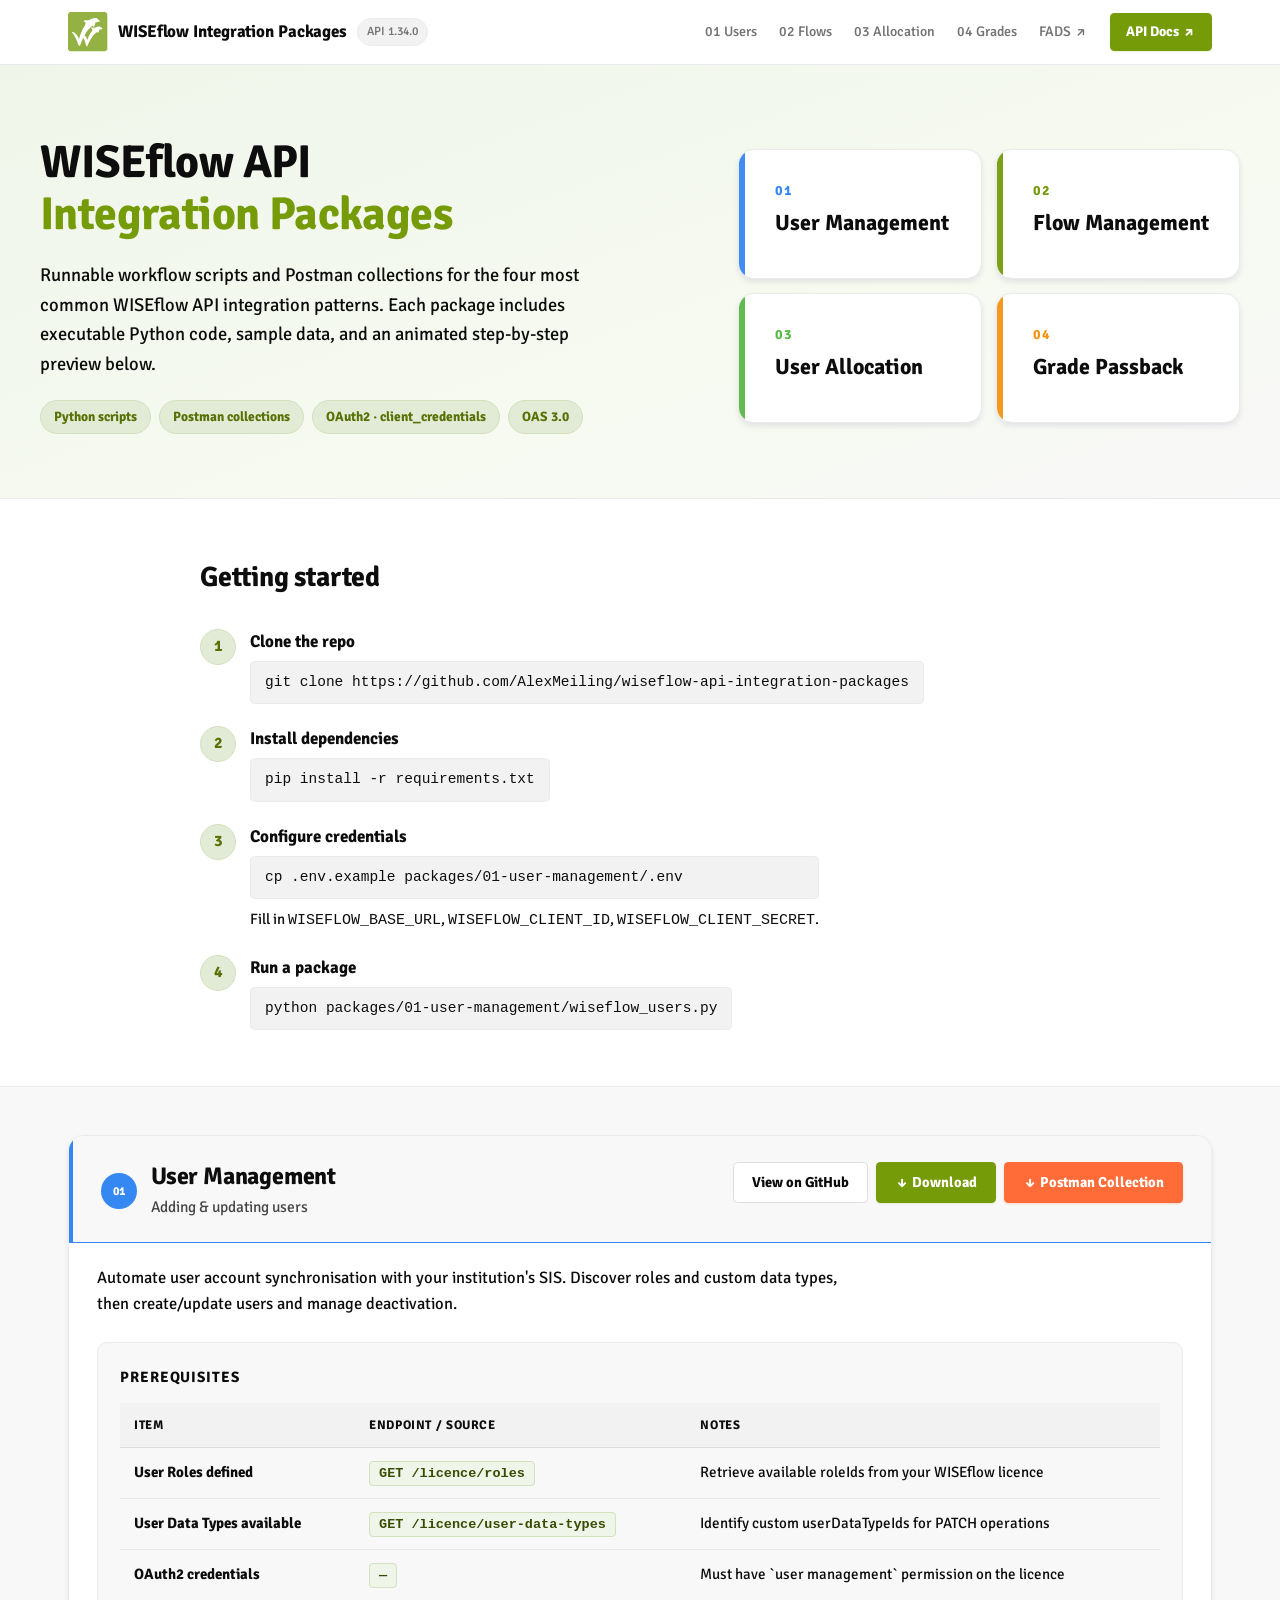
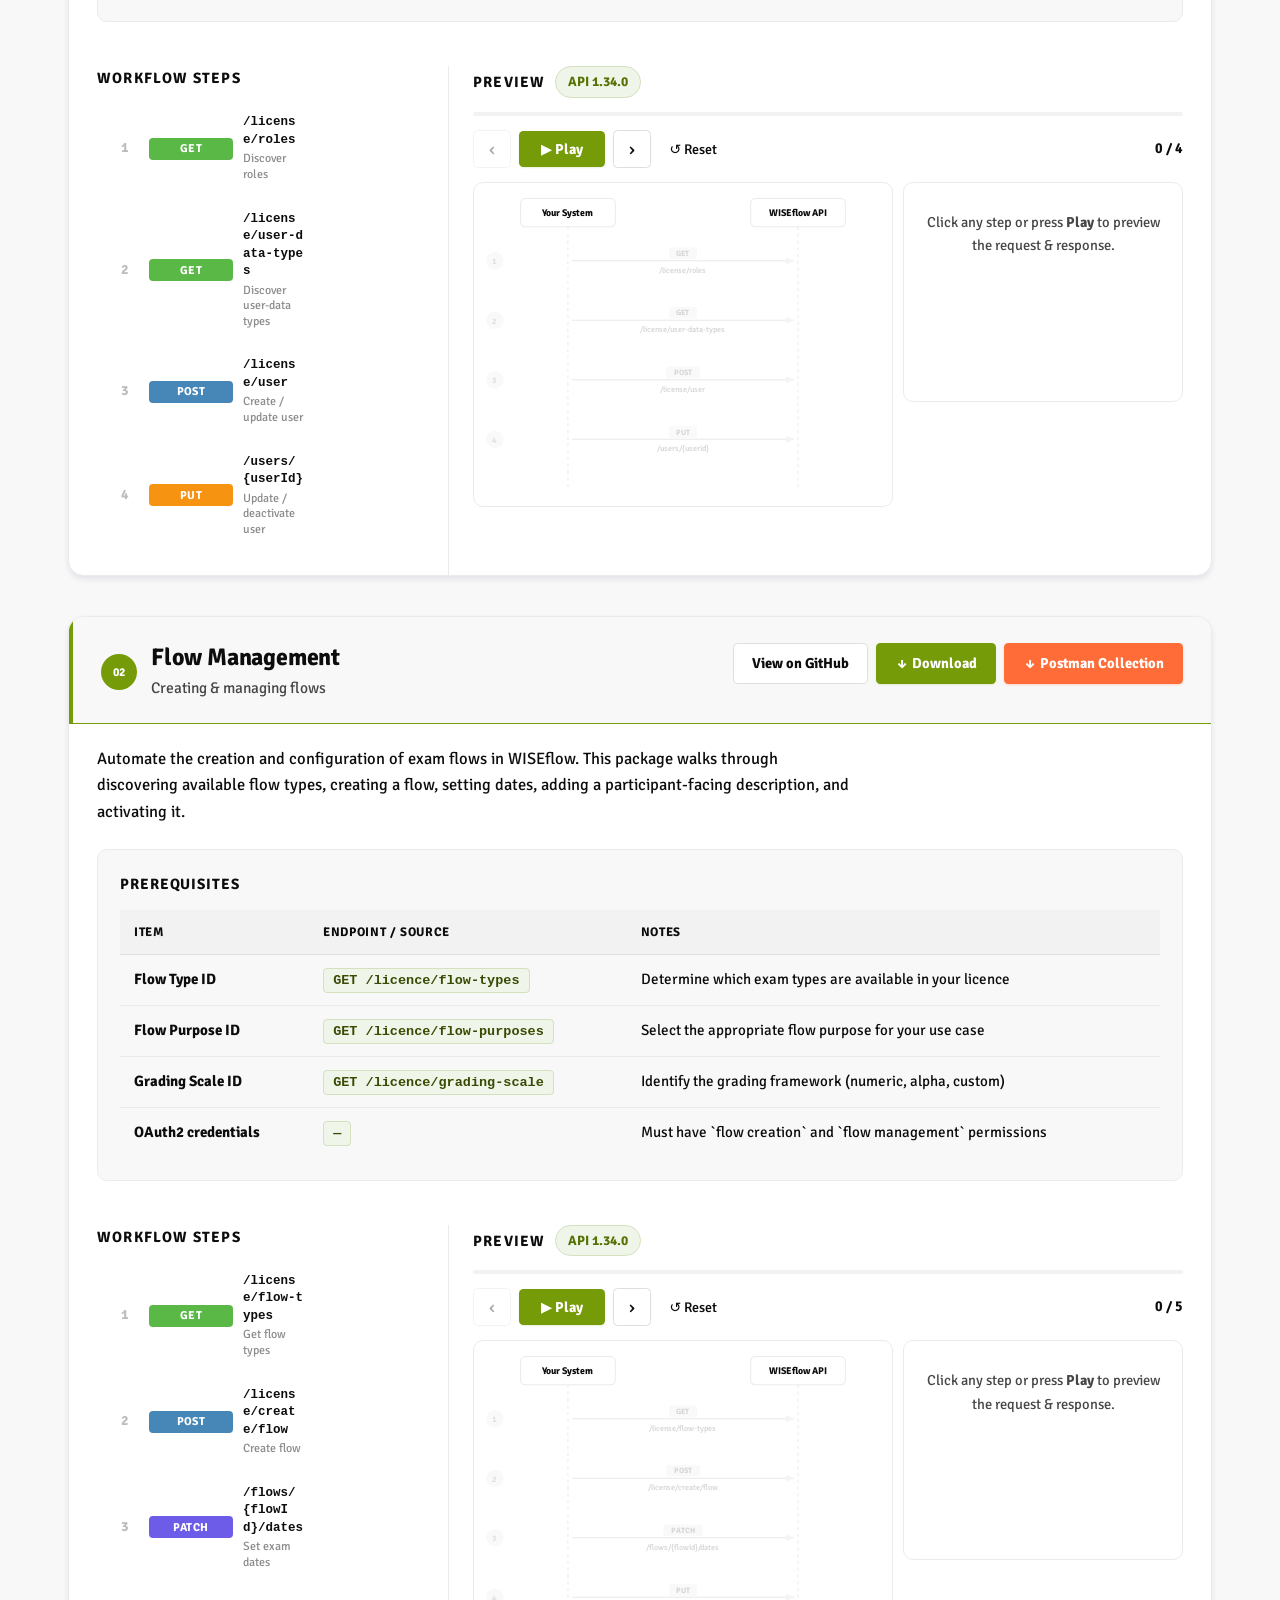
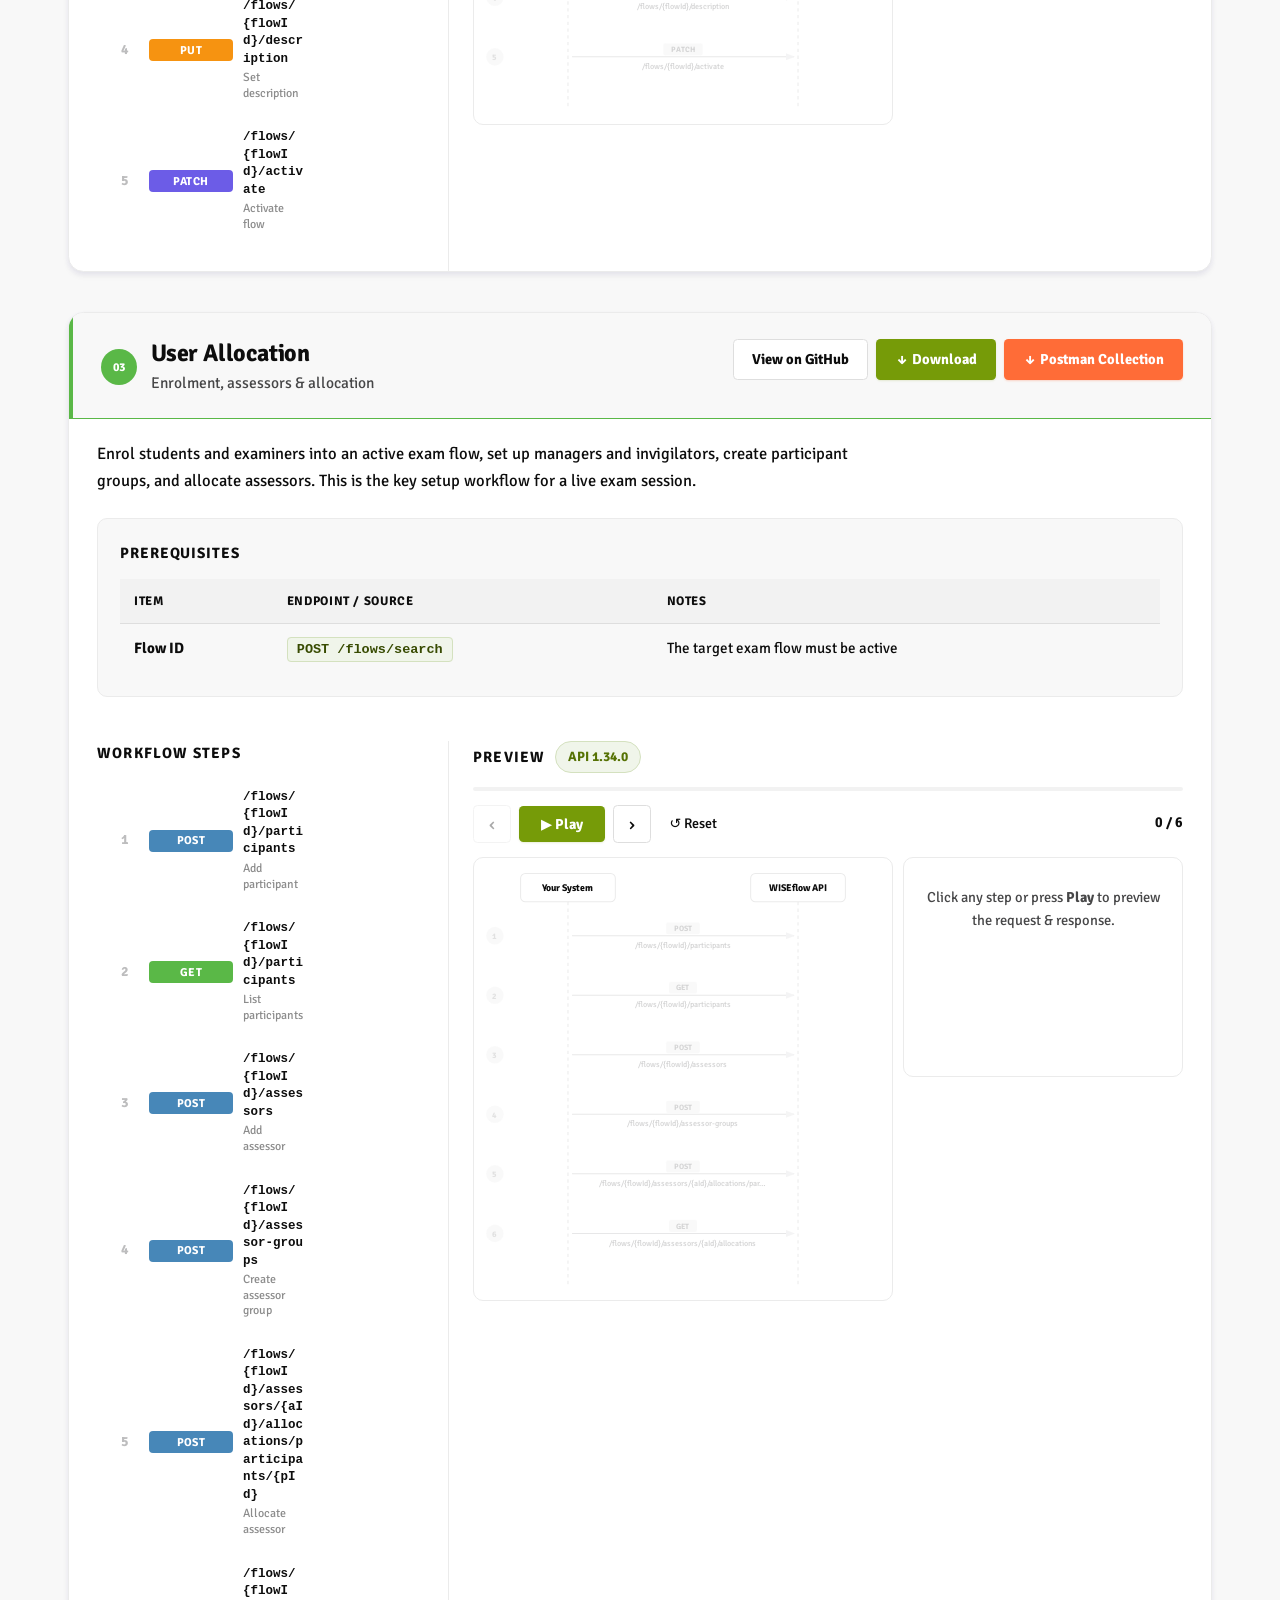
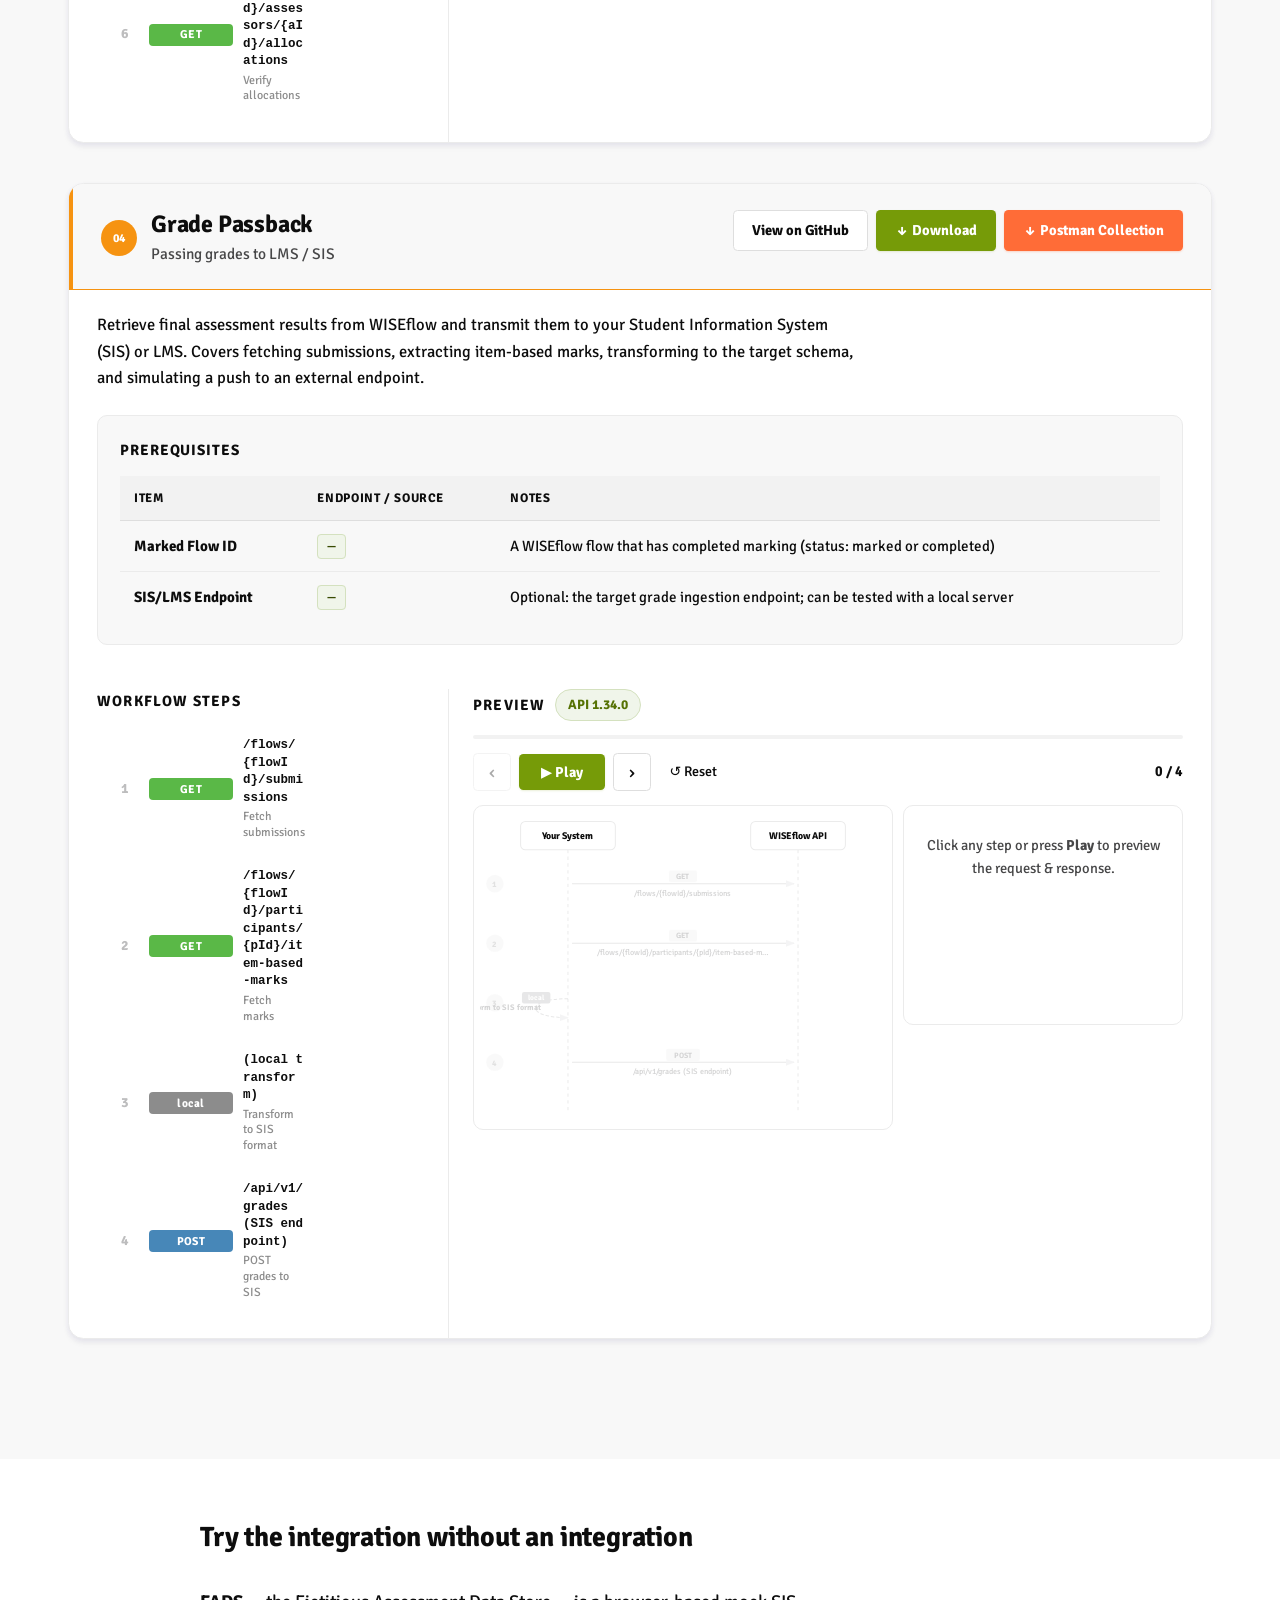
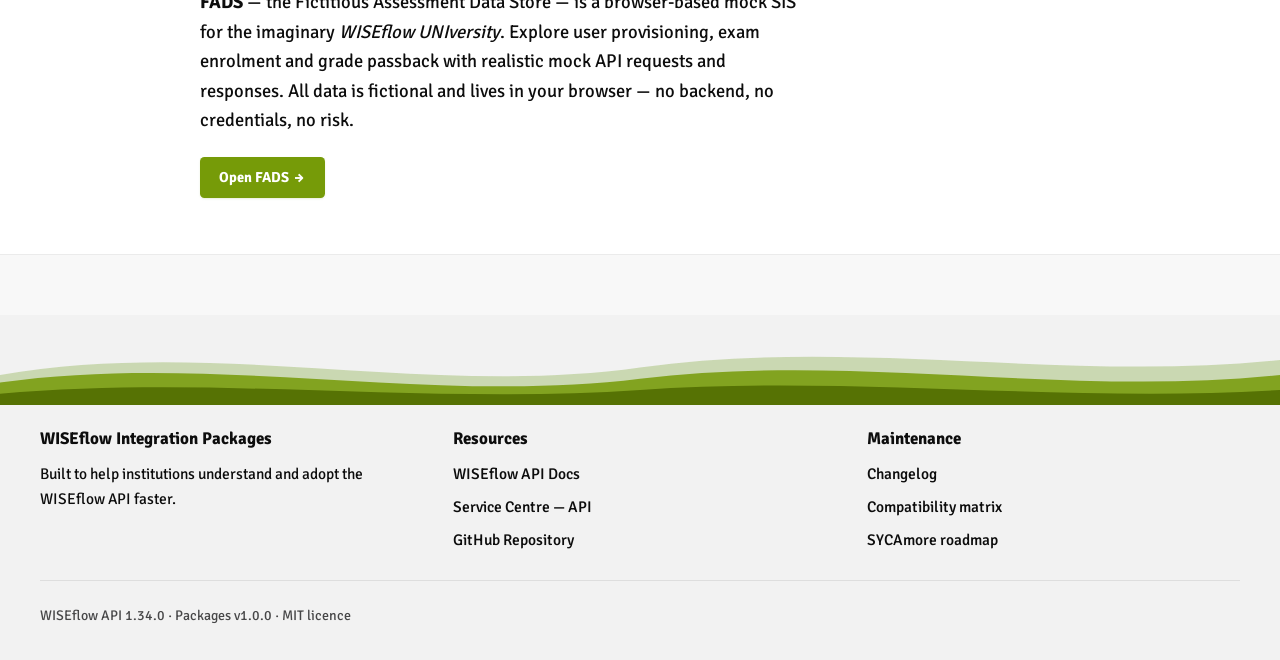
==== commit c57f627e: "docs: sharpen value proposition, add decision guide + FADS to README and site; add MIT LICENSE" ====
--- a/web/index.html
+++ b/web/index.html
@@ -101,6 +101,20 @@
     <div id="packages-grid"></div>
   </main>
 
+  <!-- ── FADS teaser ─────────────────────────────────────────────────────── -->
+  <section class="getting-started" id="fads-teaser">
+    <div class="gs-inner">
+      <h2>Try the integration without an integration</h2>
+      <p class="hero-lede" style="max-width: 60ch;">
+        <strong>FADS</strong> — the Fictitious Assessment Data Store — is a browser-based mock SIS
+        for the imaginary <em>WISEflow UNIversity</em>. Explore user provisioning, exam enrolment and
+        grade passback with realistic mock API requests and responses. All data is fictional and
+        lives in your browser — no backend, no credentials, no risk.
+      </p>
+      <p><a class="btn btn-solid" href="fads.html">Open FADS →</a></p>
+    </div>
+  </section>
+
   <!-- ── Footer ──────────────────────────────────────────────────────────── -->
   <footer class="site-footer">
     <div class="footer-inner">
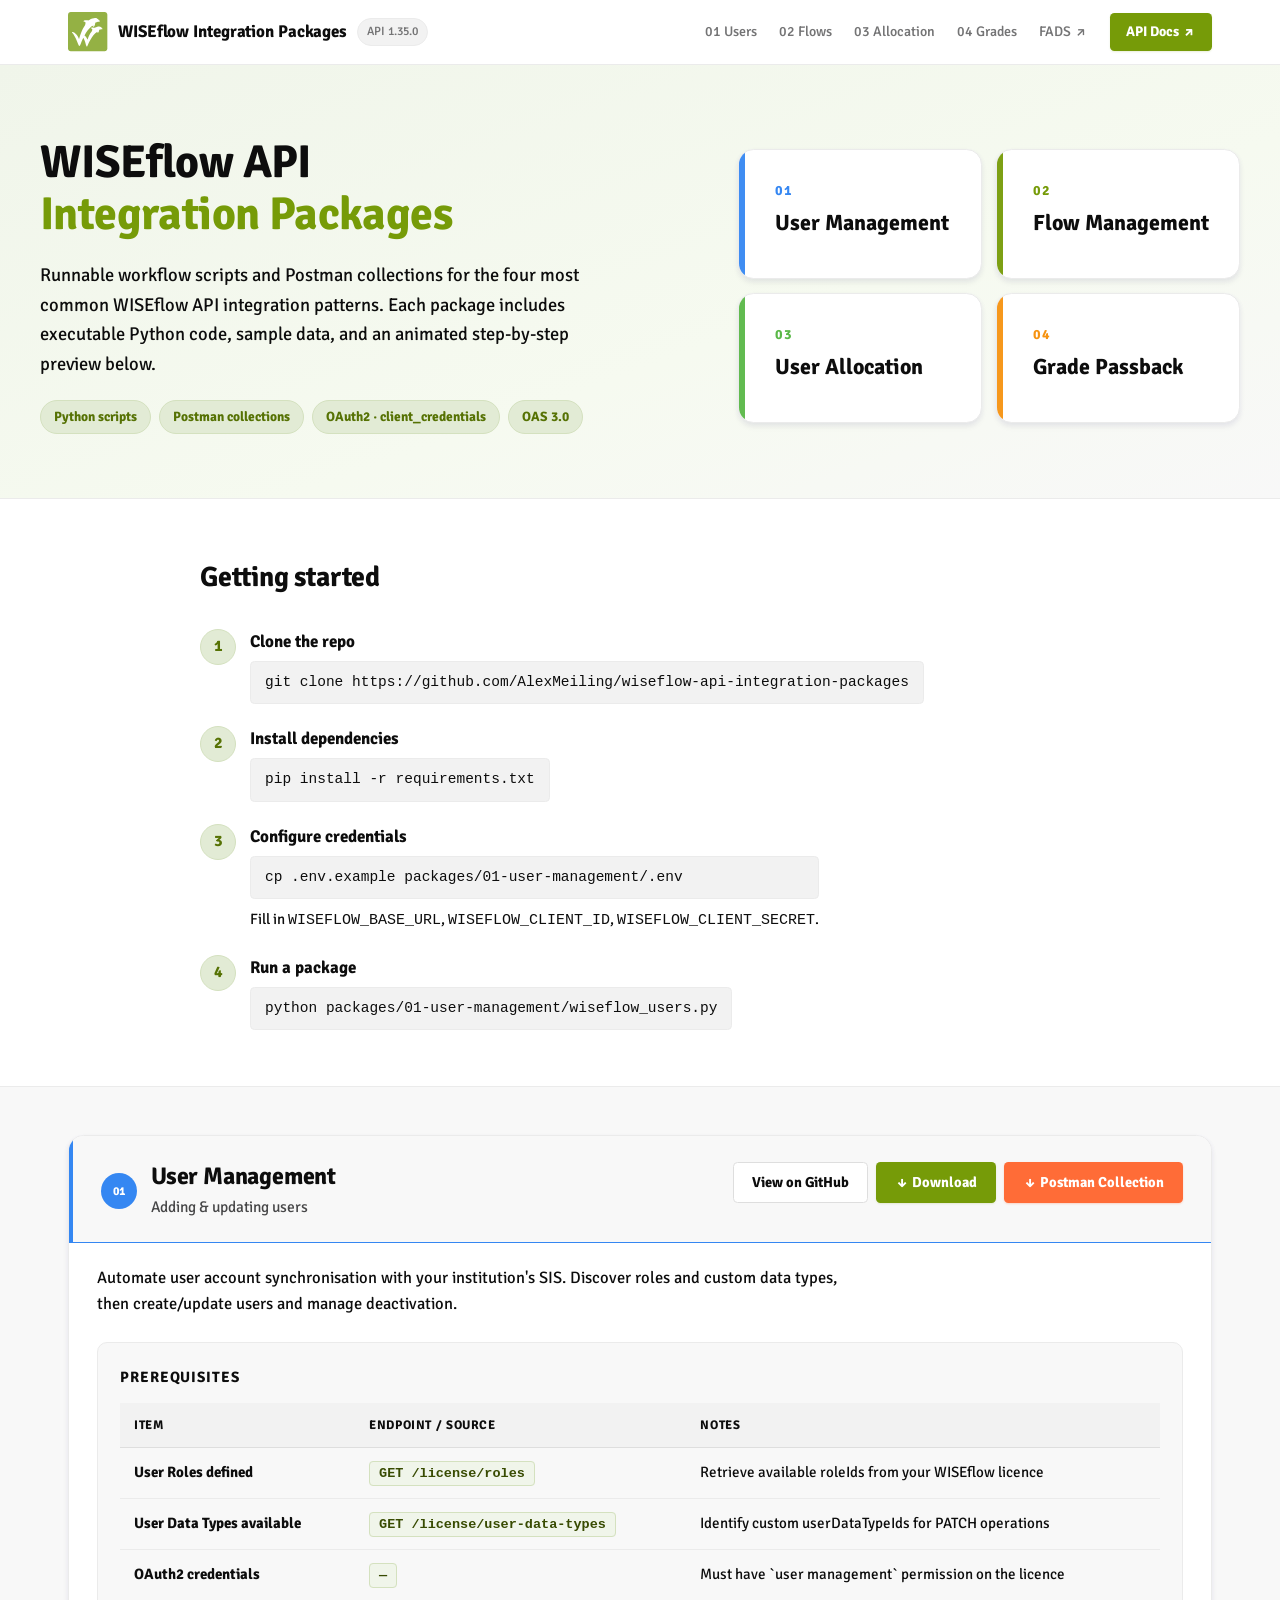
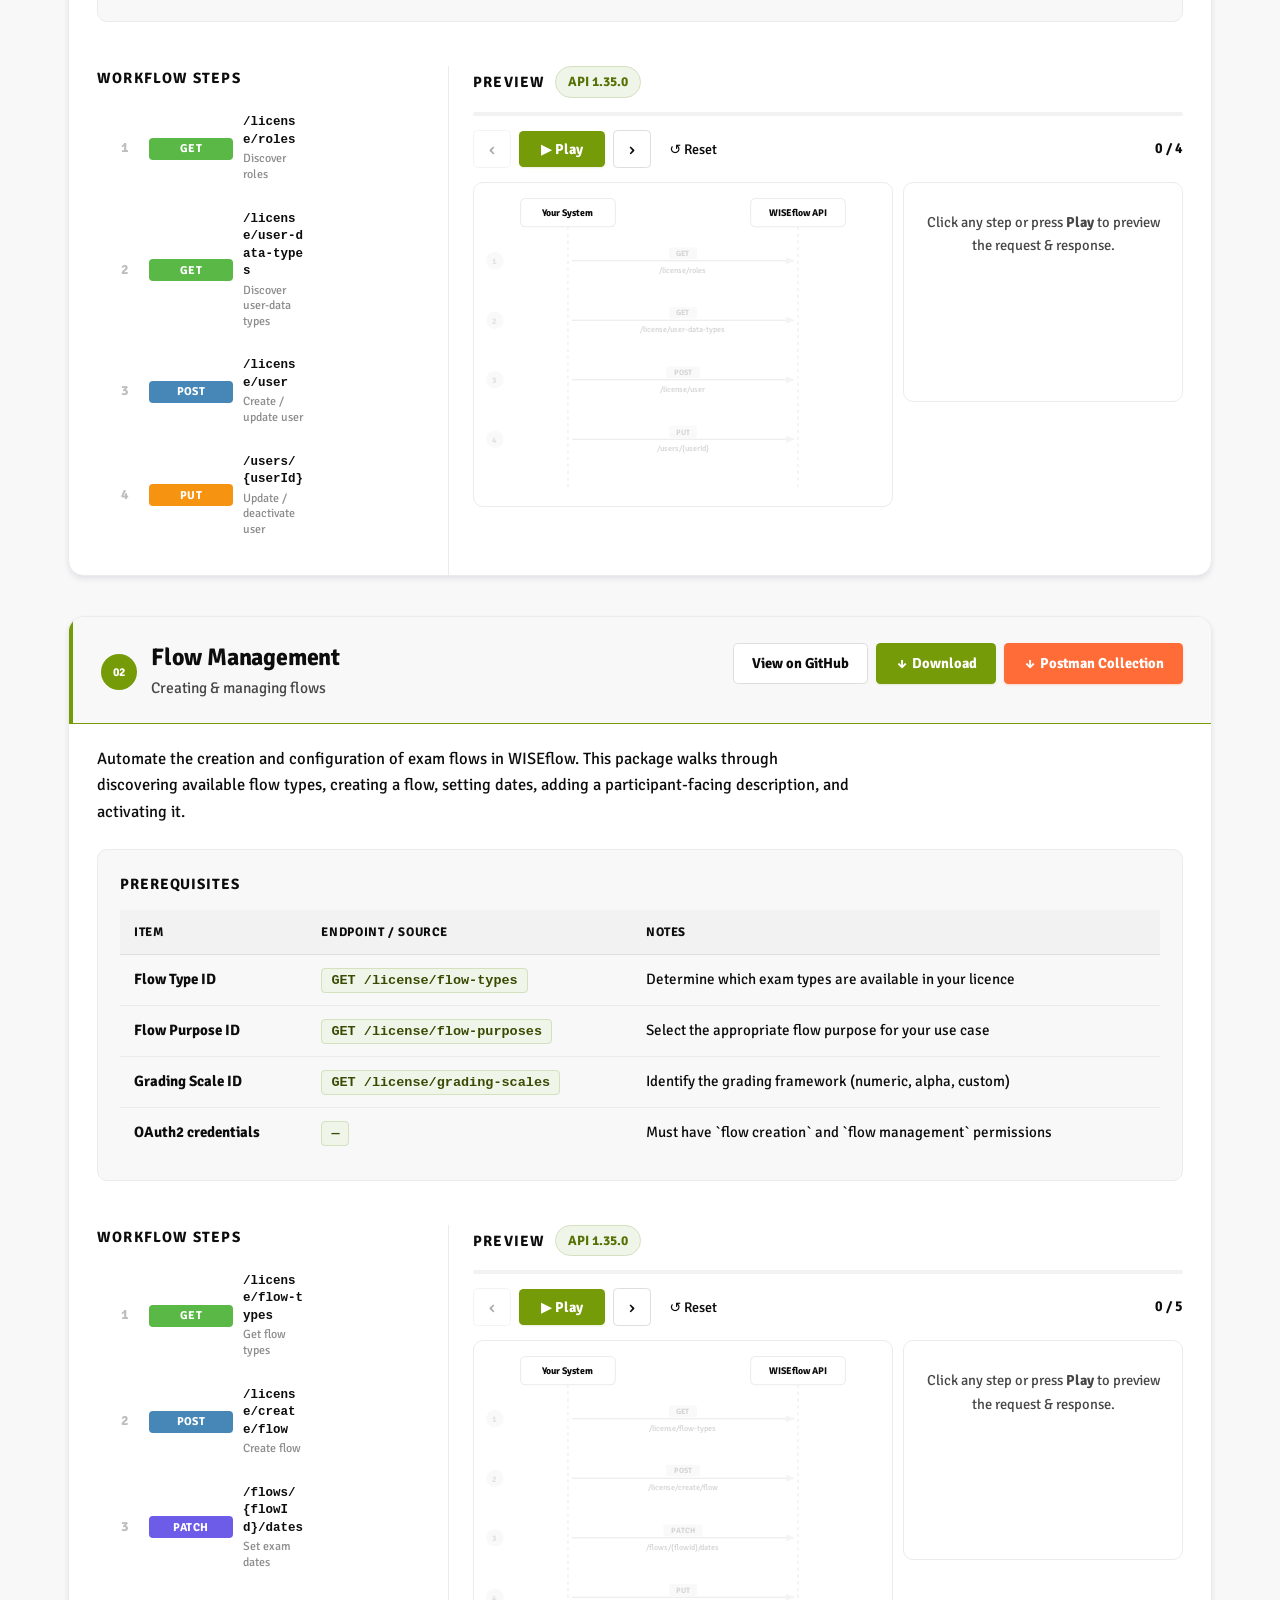
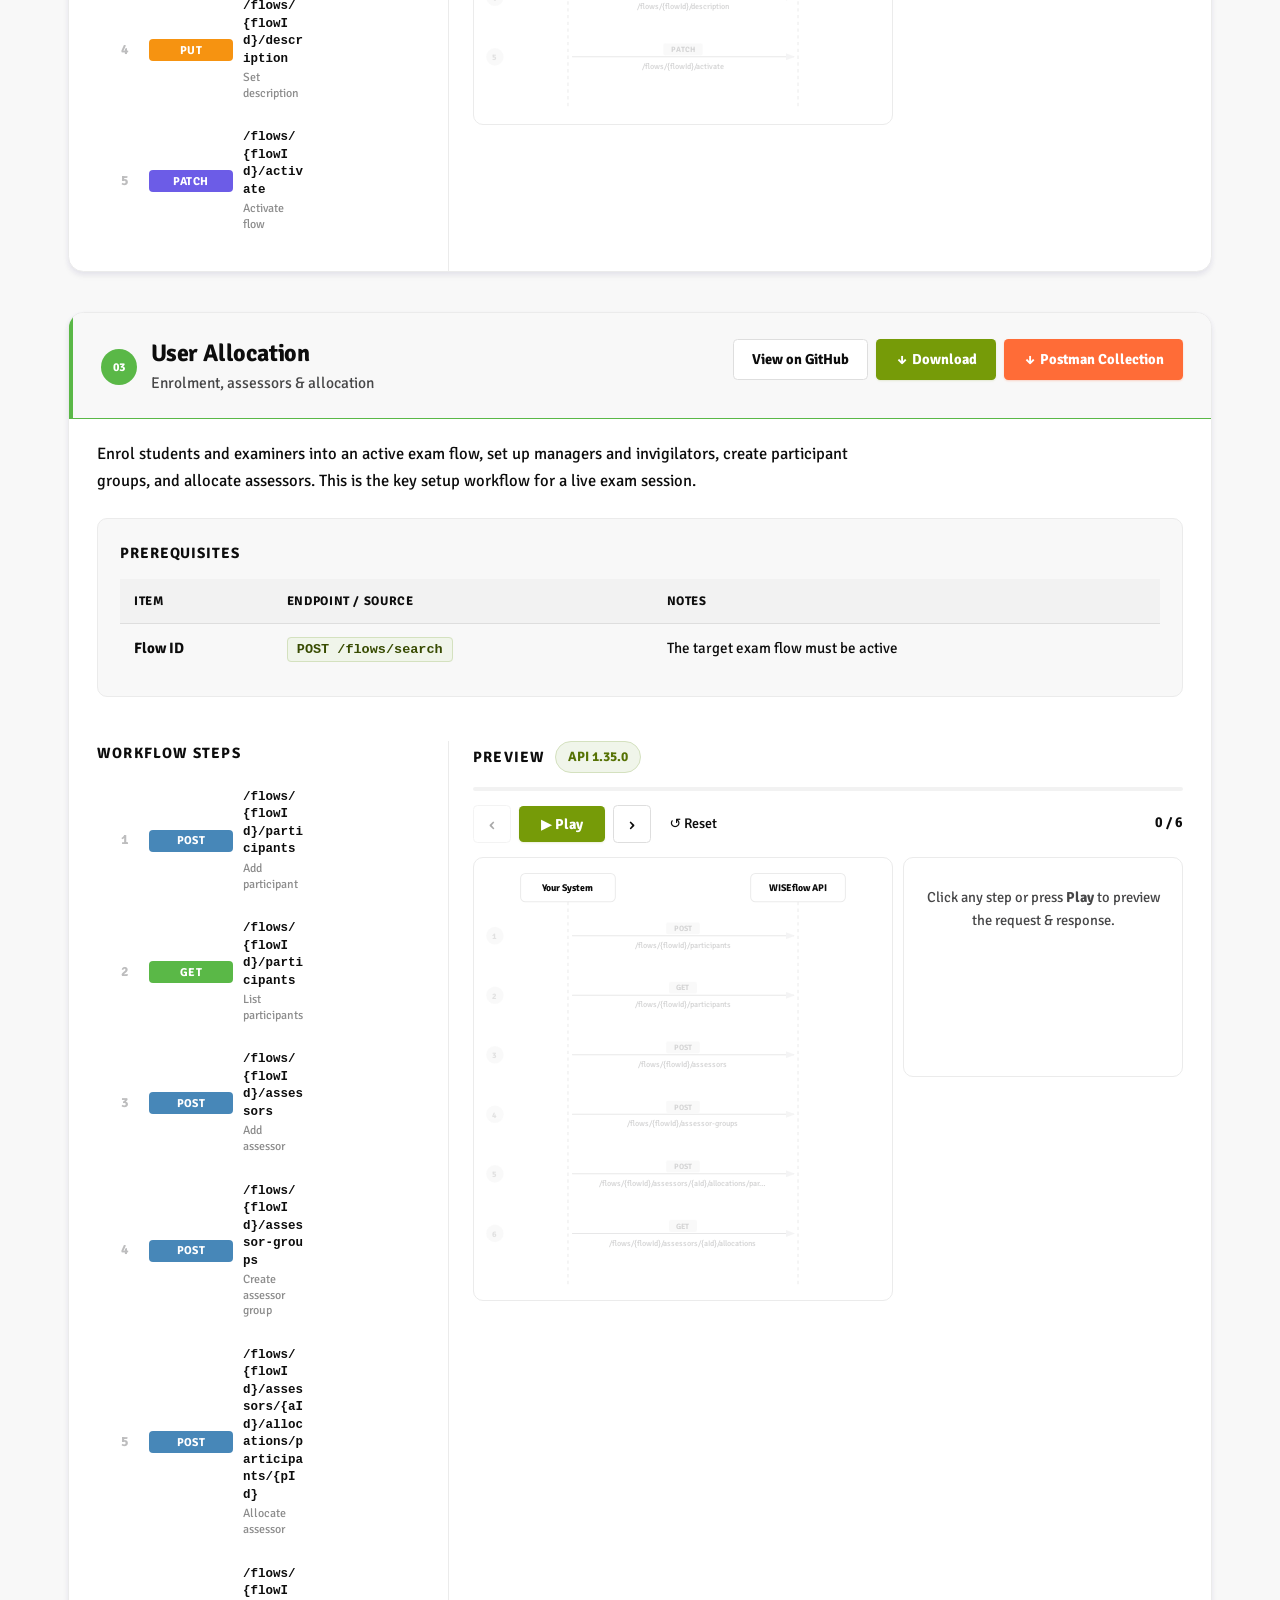
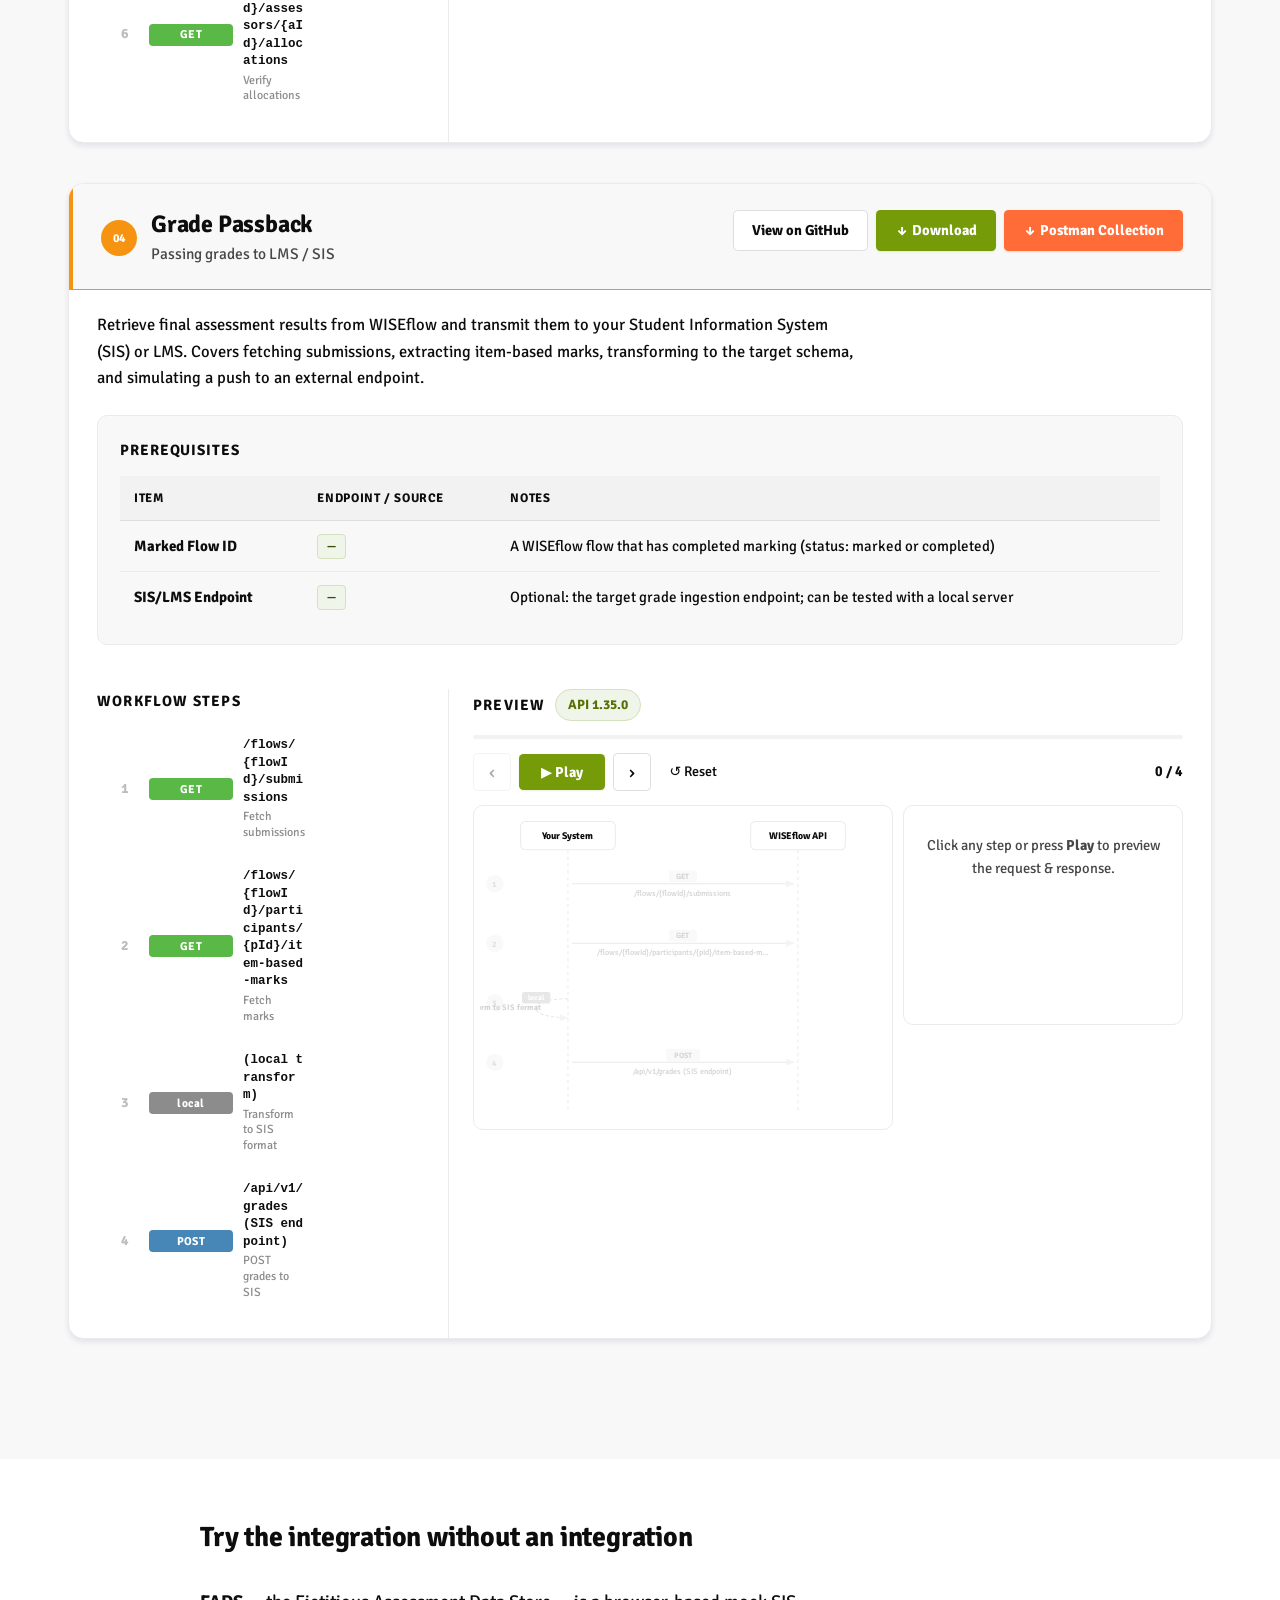
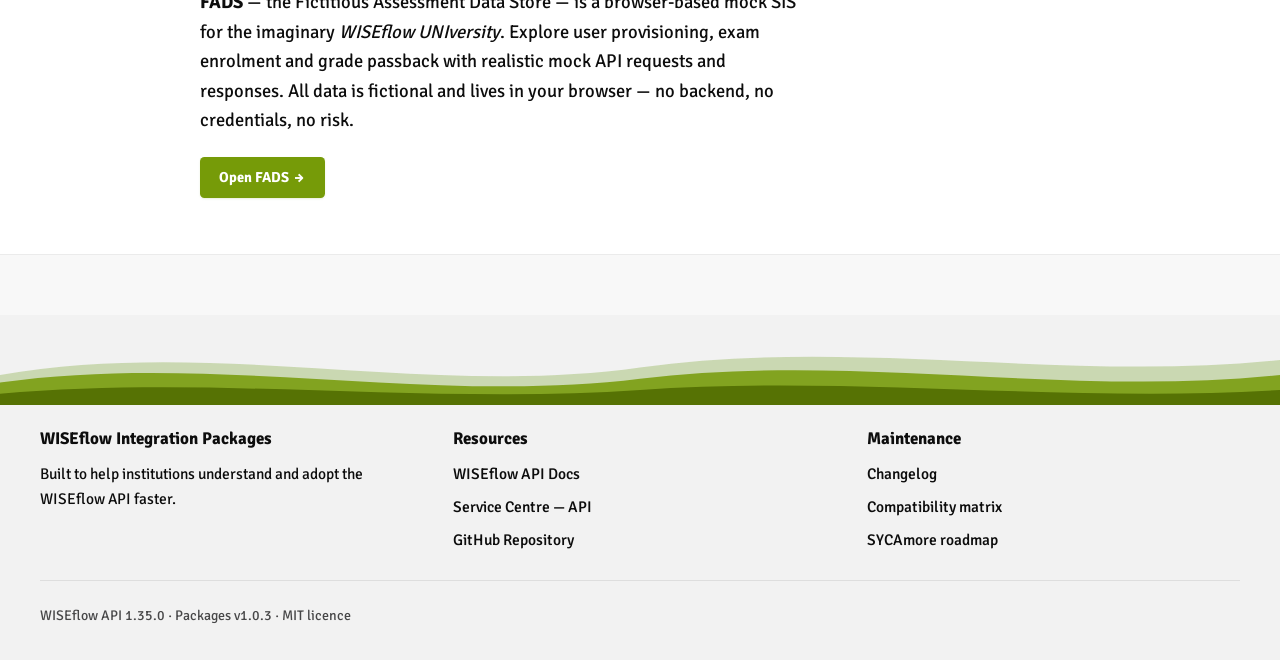
==== commit aaa11211: "chore: refresh API spec snapshot to 1.35.0 and update version descriptors Adopt the WISEflow 1.35.0 " ====
--- a/web/index.html
+++ b/web/index.html
@@ -18,7 +18,7 @@
       <div class="nav-brand">
         <img class="brand-logo" src="assets/wiseflow-mark.svg" alt="WISEflow" width="40" height="40" />
         <span class="brand-name">WISEflow Integration Packages</span>
-        <span class="brand-badge">API 1.34.0</span>
+        <span class="brand-badge">API 1.35.0</span>
       </div>
       <nav class="nav-links" aria-label="Package navigation">
         <a href="#pkg-users">01 Users</a>
@@ -140,10 +140,10 @@
       </div>
     </div>
     <div class="footer-bottom">
-      <span>WISEflow API 1.34.0 · Packages v1.0.0 · MIT licence</span>
+      <span>WISEflow API 1.35.0 · Packages v1.0.3 · MIT licence</span>
     </div>
   </footer>
 
-  <script src="app.js?v=4"></script>
+  <script src="app.js?v=5"></script>
 </body>
 </html>
